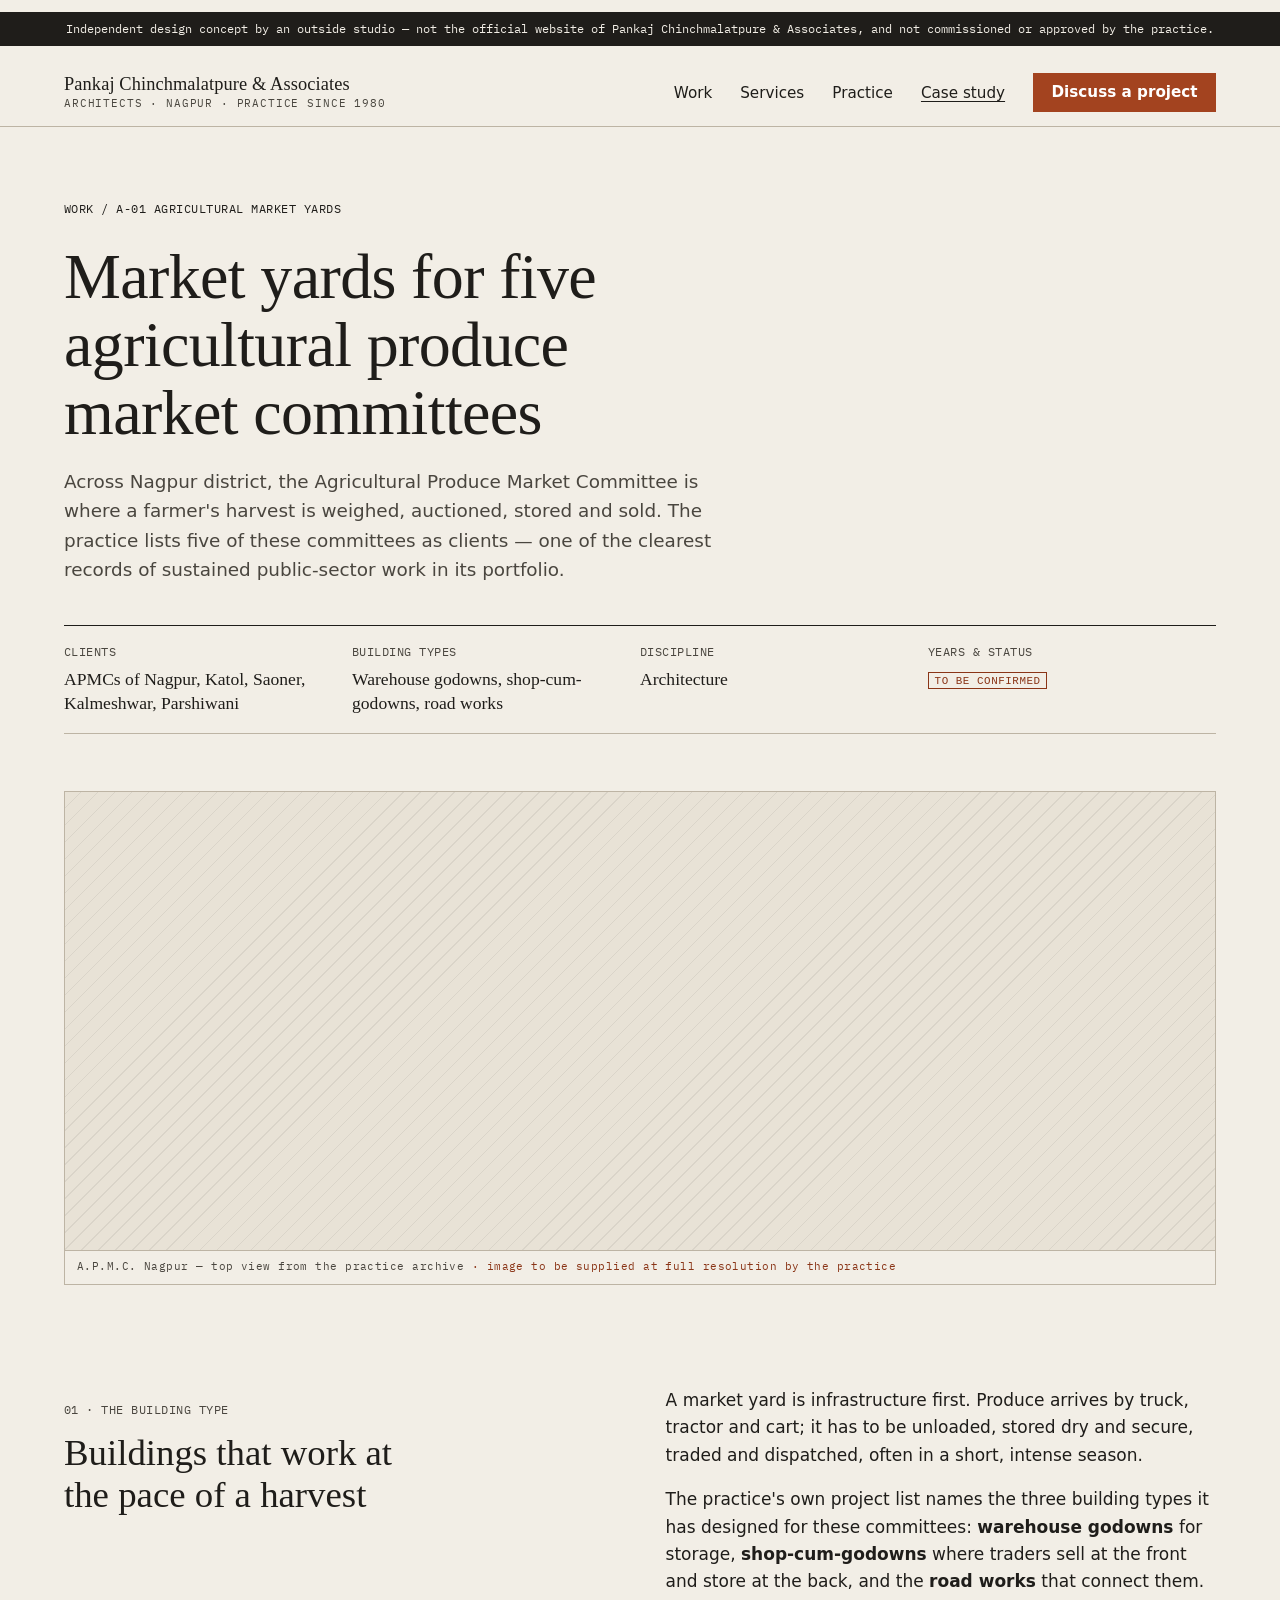
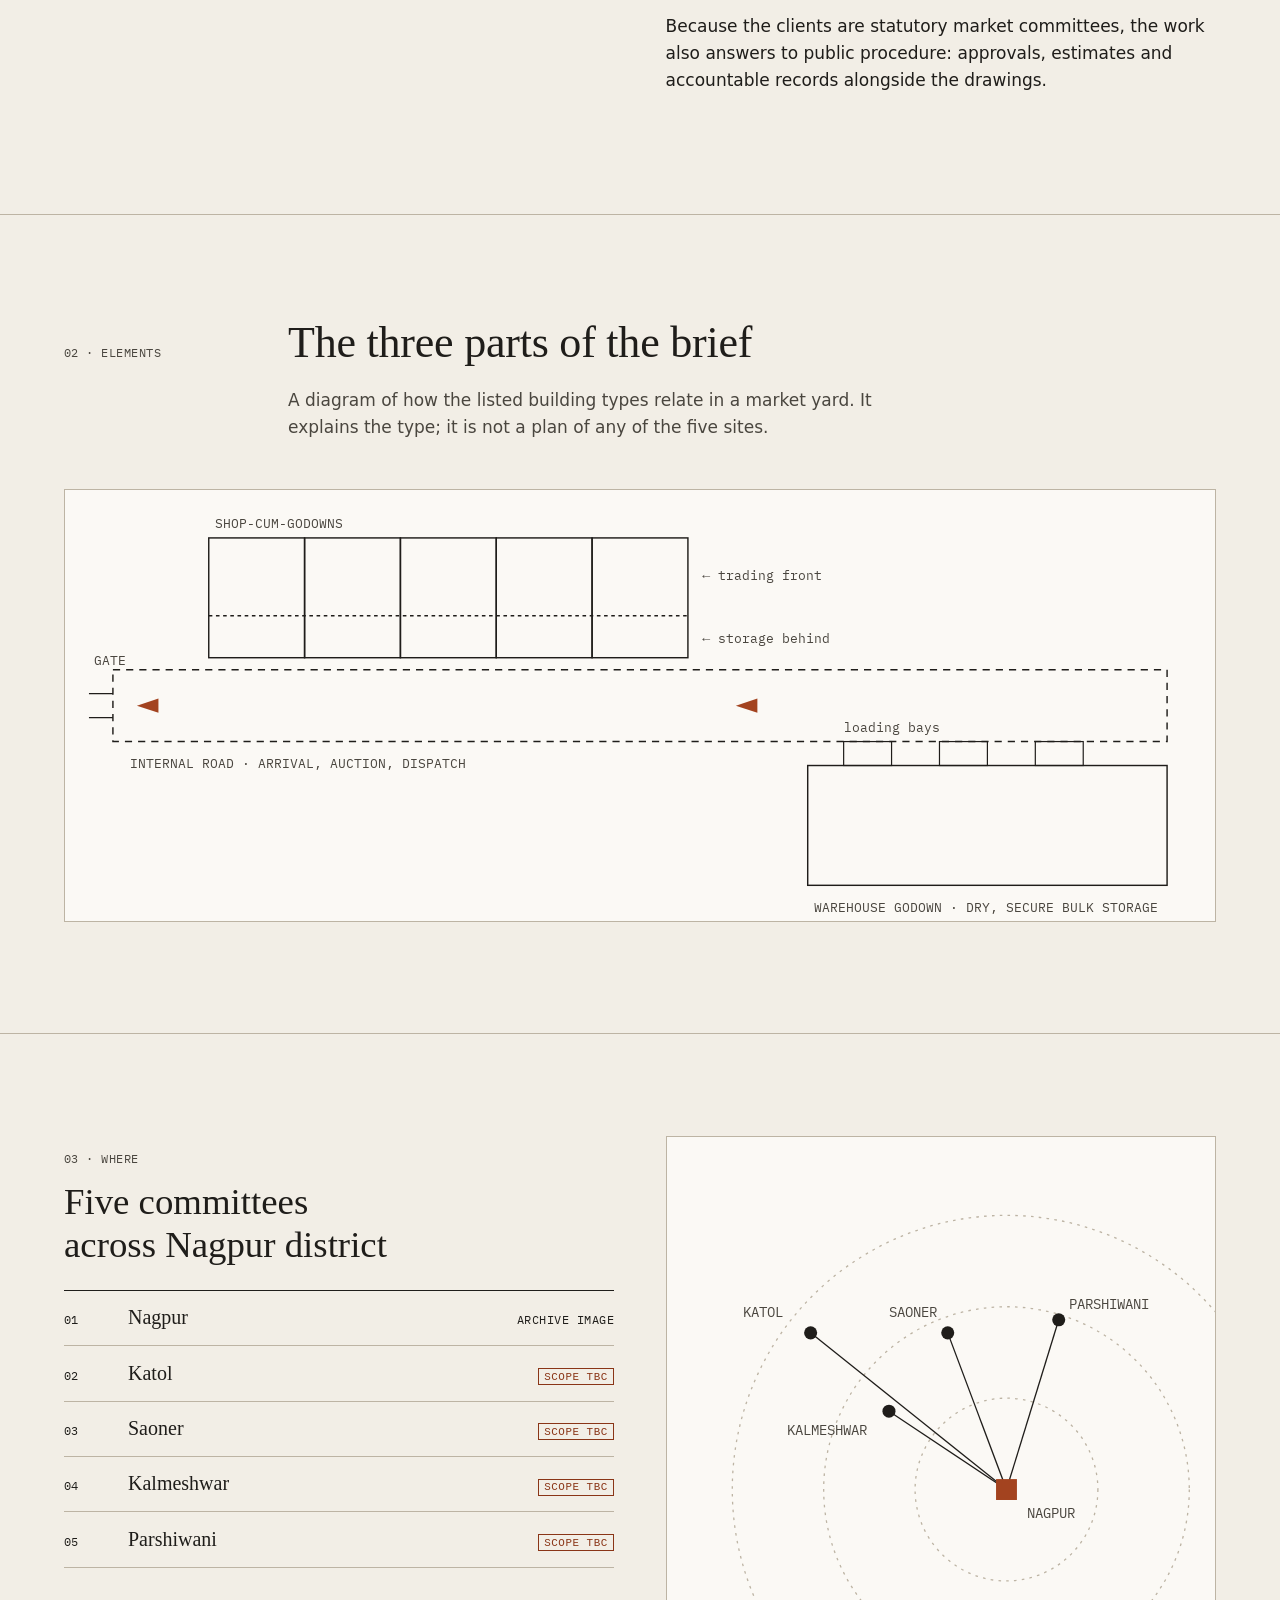
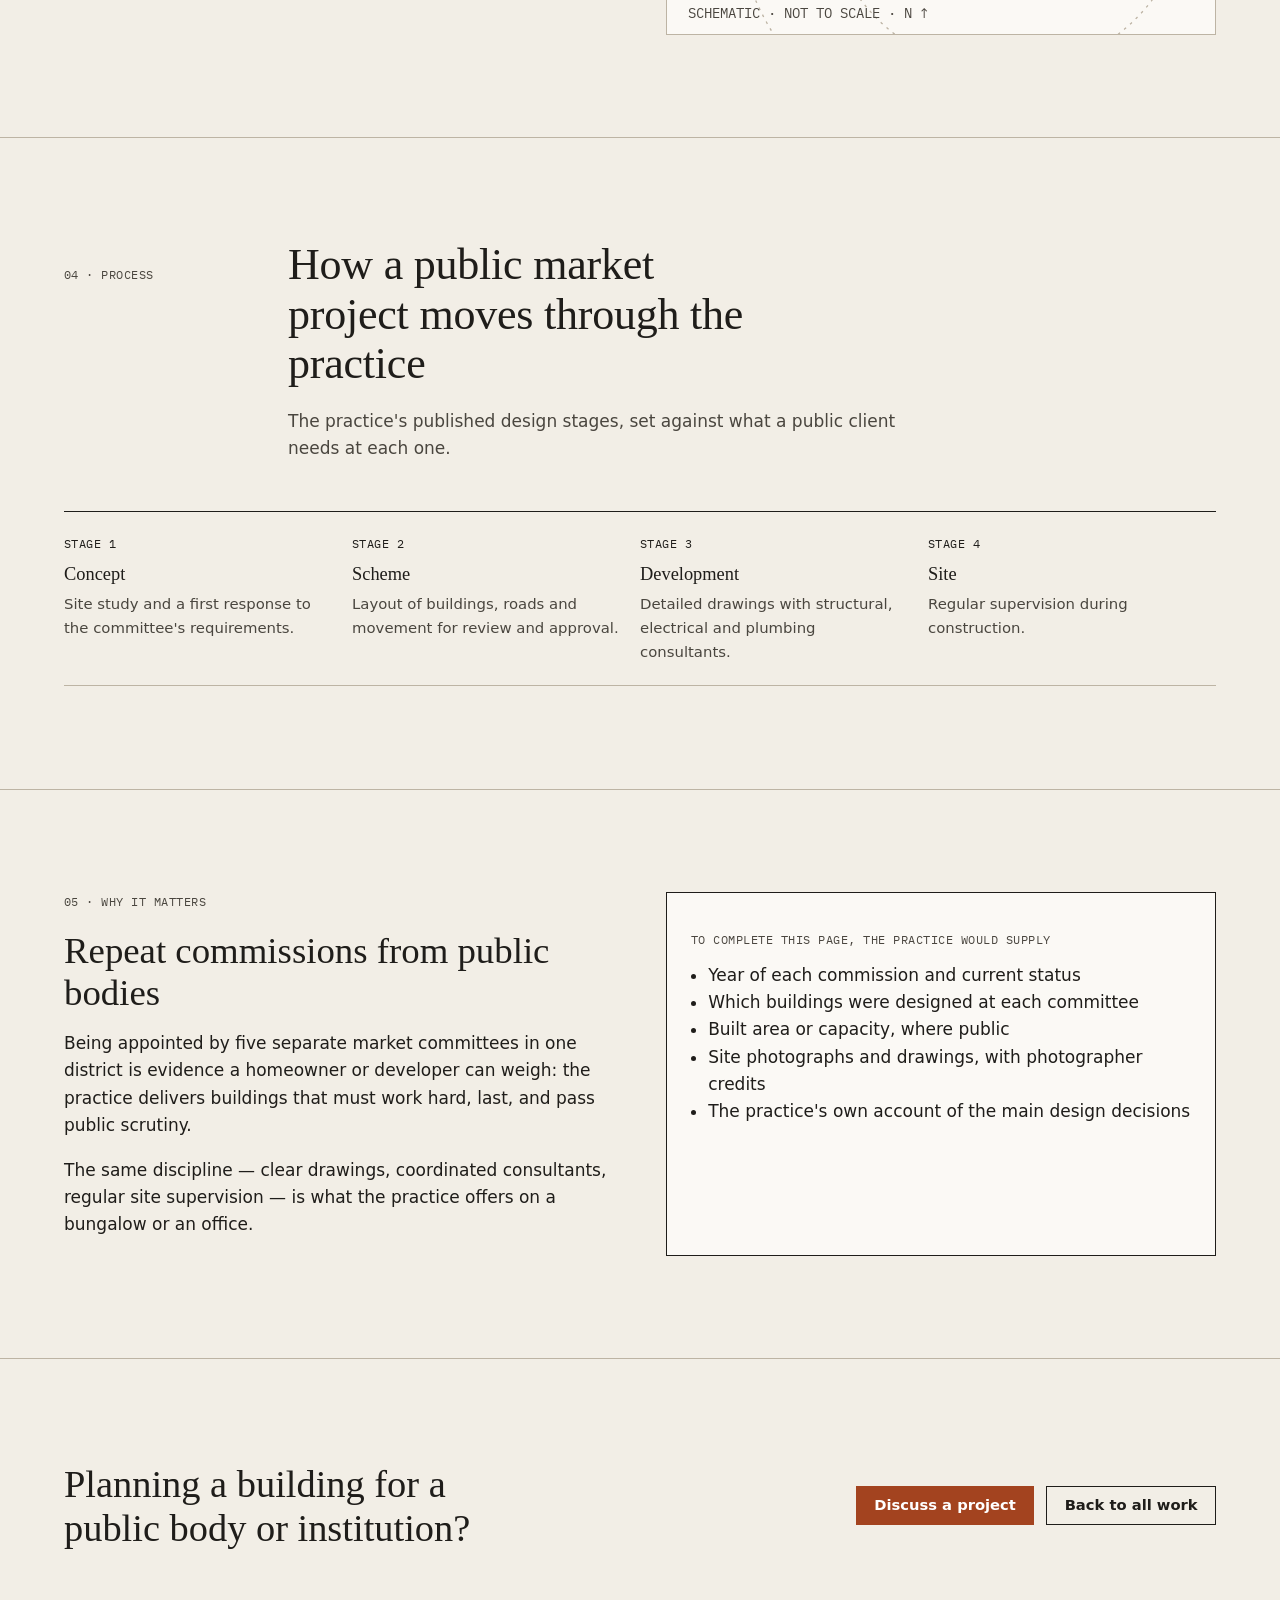
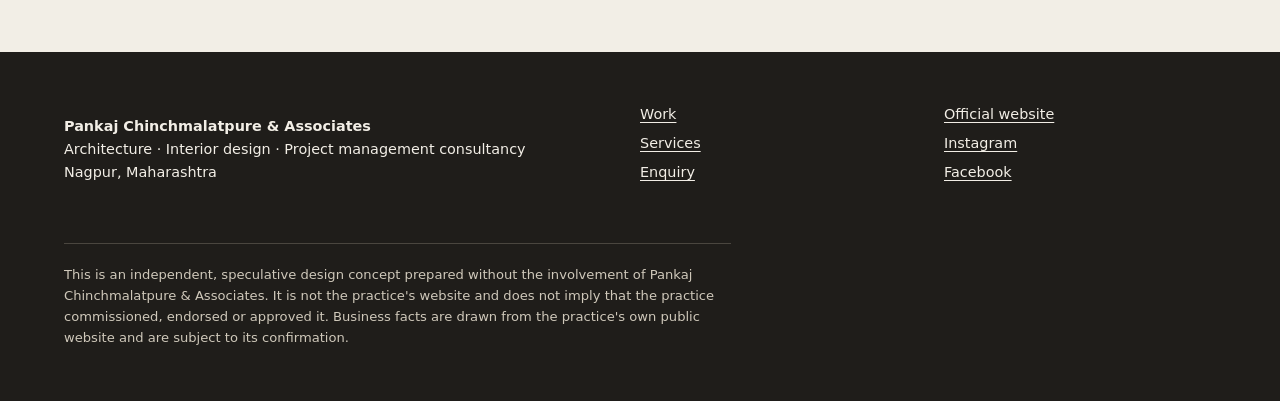
==== case-study-apmc.html @ 60af1904 "Independent redesign concept: homepage and APMC case study Co-Authored-By: Claude Opus 5.5 <noreply@" ====
<!DOCTYPE html>
<html lang="en-IN">
<head>
<meta charset="utf-8">
<meta name="viewport" content="width=device-width, initial-scale=1">
<title>Agricultural market yards for five APMCs — case study (independent concept)</title>
<meta name="description" content="Case study concept: the practice's work for the Agricultural Produce Market Committees of Nagpur, Katol, Saoner, Kalmeshwar and Parshiwani. Independent, unofficial concept.">
<meta name="robots" content="noindex, nofollow">
<meta property="og:title" content="Agricultural market yards — case study concept (unofficial)">
<meta property="og:type" content="article">
<meta name="theme-color" content="#F2EEE6">
<link rel="icon" href="assets/favicon.svg" type="image/svg+xml">
<link rel="preload" href="fonts/newsreader-latin-400-normal.woff2" as="font" type="font/woff2" crossorigin>
<link rel="stylesheet" href="css/site.css">
</head>
<body>
<a class="skip" href="#main">Skip to content</a>
<p class="concept-bar">Independent design concept by an outside studio — not the official website of Pankaj Chinchmalatpure &amp; Associates, and not commissioned or approved by the practice.</p>

<header class="site-head">
  <div class="wrap">
    <a class="mark" href="index.html" aria-label="Pankaj Chinchmalatpure &amp; Associates, home">
      <b>Pankaj Chinchmalatpure &amp; Associates</b>
      <span>Architects · Nagpur · Practice since 1980</span>
    </a>
    <button class="menu-toggle" aria-expanded="false" aria-controls="site-nav">Menu</button>
    <nav id="site-nav" class="nav" aria-label="Primary">
      <ul>
        <li><a href="index.html#work">Work</a></li>
        <li><a href="index.html#services">Services</a></li>
        <li><a href="index.html#practice">Practice</a></li>
        <li><a href="case-study-apmc.html" aria-current="page">Case study</a></li>
        <li><a class="btn" href="index.html#enquire">Discuss a project</a></li>
      </ul>
    </nav>
  </div>
</header>

<main id="main">
  <article>
    <header class="cs-head">
      <div class="wrap">
        <nav class="crumbs mono" aria-label="Breadcrumb"><a href="index.html#work">Work</a> / A-01 Agricultural market yards</nav>
        <h1>Market yards for five agricultural produce market committees</h1>
        <p class="lede">Across Nagpur district, the Agricultural Produce Market Committee is where a farmer's harvest is weighed, auctioned, stored and sold. The practice lists five of these committees as clients — one of the clearest records of sustained public-sector work in its portfolio.</p>
        <dl class="facts">
          <div><dt class="mono">Clients</dt><dd>APMCs of Nagpur, Katol, Saoner, Kalmeshwar, Parshiwani</dd></div>
          <div><dt class="mono">Building types</dt><dd>Warehouse godowns, shop-cum-godowns, road works</dd></div>
          <div><dt class="mono">Discipline</dt><dd>Architecture</dd></div>
          <div><dt class="mono">Years &amp; status</dt><dd><span class="tbc">To be confirmed</span></dd></div>
        </dl>
      </div>
    </header>

    <div class="wrap">
      <figure class="plate" style="--ratio:21/9">
        <img src="assets/projects/apmc-nagpur-top.jpg" alt="Aerial view of the A.P.M.C. Nagpur market yard, from the practice archive" width="2100" height="900" fetchpriority="high" decoding="async">
        <figcaption class="cap">A.P.M.C. Nagpur — top view from the practice archive <span class="pending">· image to be supplied at full resolution by the practice</span></figcaption>
      </figure>
    </div>

    <section class="sheet" aria-labelledby="h-brief" style="border-top:0">
      <div class="wrap two-col">
        <div>
          <p class="mono sheet-no">01 · The building type</p>
          <h2 id="h-brief" style="font:400 clamp(1.7rem,3vw,2.3rem)/1.15 var(--serif);margin:.5rem 0 0;max-width:18ch">Buildings that work at the pace of a harvest</h2>
        </div>
        <div class="prose">
          <p>A market yard is infrastructure first. Produce arrives by truck, tractor and cart; it has to be unloaded, stored dry and secure, traded and dispatched, often in a short, intense season.</p>
          <p>The practice's own project list names the three building types it has designed for these committees: <strong>warehouse godowns</strong> for storage, <strong>shop-cum-godowns</strong> where traders sell at the front and store at the back, and the <strong>road works</strong> that connect them.</p>
          <p>Because the clients are statutory market committees, the work also answers to public procedure: approvals, estimates and accountable records alongside the drawings.</p>
        </div>
      </div>
    </section>

    <section class="sheet" aria-labelledby="h-elements">
      <div class="wrap">
        <div class="sheet-head">
          <p class="mono sheet-no">02 · Elements</p>
          <h2 id="h-elements">The three parts of the brief</h2>
          <p>A diagram of how the listed building types relate in a market yard. It explains the type; it is not a plan of any of the five sites.</p>
        </div>
        <svg class="diagram" viewBox="0 0 960 360" role="img" aria-labelledby="dg-t dg-d">
          <title id="dg-t">Diagram of a market yard's parts</title>
          <desc id="dg-d">An internal road runs from the gate past a row of shop-cum-godowns, each with a trading front and storage behind, to a large warehouse godown with loading bays.</desc>
          <g fill="none" stroke="#1F1D1A" stroke-width="1.2">
            <rect x="40" y="150" width="880" height="60" stroke-dasharray="6 5"/>
            <g>
              <rect x="120" y="40" width="80" height="100"/><rect x="200" y="40" width="80" height="100"/><rect x="280" y="40" width="80" height="100"/><rect x="360" y="40" width="80" height="100"/><rect x="440" y="40" width="80" height="100"/>
              <line x1="120" y1="105" x2="520" y2="105" stroke-dasharray="3 3"/>
            </g>
            <rect x="620" y="230" width="300" height="100"/>
            <g stroke-width="1"><rect x="650" y="210" width="40" height="20"/><rect x="730" y="210" width="40" height="20"/><rect x="810" y="210" width="40" height="20"/></g>
            <path d="M40 170 L20 170 M40 190 L20 190"/>
          </g>
          <g fill="#A3431F"><path d="M60 180 l18 -6 v12 z"/><path d="M560 180 l18 -6 v12 z"/></g>
          <text x="125" y="32">SHOP-CUM-GODOWNS</text>
          <text x="532" y="75">← trading front</text>
          <text x="532" y="128">← storage behind</text>
          <text x="54" y="232">INTERNAL ROAD · ARRIVAL, AUCTION, DISPATCH</text>
          <text x="625" y="352">WAREHOUSE GODOWN · DRY, SECURE BULK STORAGE</text>
          <text x="650" y="202">loading bays</text>
          <text x="24" y="146">GATE</text>
        </svg>
      </div>
    </section>

    <section class="sheet" aria-labelledby="h-sites">
      <div class="wrap two-col">
        <div>
          <p class="mono sheet-no">03 · Where</p>
          <h2 id="h-sites" style="font:400 clamp(1.7rem,3vw,2.3rem)/1.15 var(--serif);margin:.5rem 0 1.5rem;max-width:18ch">Five committees across Nagpur district</h2>
          <ol class="sites">
            <li><span class="mono">01</span><b>Nagpur</b><span class="mono">Archive image</span></li>
            <li><span class="mono">02</span><b>Katol</b><span class="tbc">Scope TBC</span></li>
            <li><span class="mono">03</span><b>Saoner</b><span class="tbc">Scope TBC</span></li>
            <li><span class="mono">04</span><b>Kalmeshwar</b><span class="tbc">Scope TBC</span></li>
            <li><span class="mono">05</span><b>Parshiwani</b><span class="tbc">Scope TBC</span></li>
          </ol>
        </div>
        <svg class="diagram" viewBox="0 0 420 380" role="img" aria-labelledby="mp-t mp-d">
          <title id="mp-t">Schematic of the five towns relative to Nagpur</title>
          <desc id="mp-d">Katol lies to the north-west of Nagpur, Kalmeshwar to the west-north-west, Saoner to the north-north-west and Parshiwani to the north-north-east. Schematic, not to scale.</desc>
          <g stroke="#BDB4A4" stroke-width="1" stroke-dasharray="2 4" fill="none">
            <circle cx="260" cy="270" r="70"/><circle cx="260" cy="270" r="140"/><circle cx="260" cy="270" r="210"/>
          </g>
          <g stroke="#1F1D1A" stroke-width="1">
            <line x1="260" y1="270" x2="110" y2="150"/><line x1="260" y1="270" x2="170" y2="210"/><line x1="260" y1="270" x2="215" y2="150"/><line x1="260" y1="270" x2="300" y2="140"/>
          </g>
          <rect x="252" y="262" width="16" height="16" fill="#A3431F"/>
          <g fill="#1F1D1A"><circle cx="110" cy="150" r="5"/><circle cx="170" cy="210" r="5"/><circle cx="215" cy="150" r="5"/><circle cx="300" cy="140" r="5"/></g>
          <text x="276" y="292">NAGPUR</text>
          <text x="58" y="138">KATOL</text><text x="92" y="228">KALMESHWAR</text><text x="170" y="138">SAONER</text><text x="308" y="132">PARSHIWANI</text>
          <text x="16" y="368">SCHEMATIC · NOT TO SCALE · N ↑</text>
        </svg>
      </div>
    </section>

    <section class="sheet" aria-labelledby="h-role">
      <div class="wrap">
        <div class="sheet-head">
          <p class="mono sheet-no">04 · Process</p>
          <h2 id="h-role">How a public market project moves through the practice</h2>
          <p>The practice's published design stages, set against what a public client needs at each one.</p>
        </div>
        <div class="stages">
          <div><span class="mono">Stage 1</span><h3>Concept</h3><p>Site study and a first response to the committee's requirements.</p></div>
          <div><span class="mono">Stage 2</span><h3>Scheme</h3><p>Layout of buildings, roads and movement for review and approval.</p></div>
          <div><span class="mono">Stage 3</span><h3>Development</h3><p>Detailed drawings with structural, electrical and plumbing consultants.</p></div>
          <div><span class="mono">Stage 4</span><h3>Site</h3><p>Regular supervision during construction.</p></div>
        </div>
      </div>
    </section>

    <section class="sheet" aria-labelledby="h-ask">
      <div class="wrap two-col">
        <div class="prose">
          <p class="mono sheet-no">05 · Why it matters</p>
          <h2 id="h-ask" style="font:400 clamp(1.7rem,3vw,2.3rem)/1.15 var(--serif);margin:.5rem 0 1rem">Repeat commissions from public bodies</h2>
          <p>Being appointed by five separate market committees in one district is evidence a homeowner or developer can weigh: the practice delivers buildings that must work hard, last, and pass public scrutiny.</p>
          <p>The same discipline — clear drawings, coordinated consultants, regular site supervision — is what the practice offers on a bungalow or an office.</p>
        </div>
        <aside class="ask" aria-label="Material needed to complete this case study">
          <p class="mono sheet-no">To complete this page, the practice would supply</p>
          <ul>
            <li>Year of each commission and current status</li>
            <li>Which buildings were designed at each committee</li>
            <li>Built area or capacity, where public</li>
            <li>Site photographs and drawings, with photographer credits</li>
            <li>The practice's own account of the main design decisions</li>
          </ul>
        </aside>
      </div>
    </section>

    <section class="sheet" aria-label="Next step">
      <div class="wrap closing">
        <h2>Planning a building for a public body or institution?</h2>
        <div style="display:flex;gap:.75rem;flex-wrap:wrap">
          <a class="btn" href="index.html#enquire">Discuss a project</a>
          <a class="btn ghost" href="index.html#work">Back to all work</a>
        </div>
      </div>
    </section>
  </article>
</main>

<footer class="site-foot">
  <div class="wrap">
    <div>
      <p><strong>Pankaj Chinchmalatpure &amp; Associates</strong><br>Architecture · Interior design · Project management consultancy<br>Nagpur, Maharashtra</p>
    </div>
    <ul aria-label="This concept">
      <li><a href="index.html#work">Work</a></li>
      <li><a href="index.html#services">Services</a></li>
      <li><a href="index.html#enquire">Enquiry</a></li>
    </ul>
    <ul aria-label="Elsewhere">
      <li><a href="https://www.chinchmalatpurearchitects.com/" rel="noopener">Official website</a></li>
      <li><a href="https://www.instagram.com/chinchmalatpure_architects/" rel="noopener">Instagram</a></li>
      <li><a href="https://www.facebook.com/chinchmalatpurearchitect/" rel="noopener">Facebook</a></li>
    </ul>
    <p class="disclaimer">This is an independent, speculative design concept prepared without the involvement of Pankaj Chinchmalatpure &amp; Associates. It is not the practice's website and does not imply that the practice commissioned, endorsed or approved it. Business facts are drawn from the practice's own public website and are subject to its confirmation.</p>
  </div>
</footer>
<script src="js/site.js" defer></script>
</body>
</html>
---- css/site.css ----
/* Pankaj Chinchmalatpure & Associates — independent redesign concept
   Visual language: the drawing set. Paper, ink, title blocks, sheet numbers.
   One accent (laterite) used only for action and the current state. */

@font-face{font-family:"Newsreader";src:url(../fonts/newsreader-latin-400-normal.woff2) format("woff2");font-weight:400;font-display:swap}
@font-face{font-family:"Newsreader";src:url(../fonts/newsreader-latin-400-italic.woff2) format("woff2");font-weight:400;font-style:italic;font-display:swap}
@font-face{font-family:"Newsreader";src:url(../fonts/newsreader-latin-500-normal.woff2) format("woff2");font-weight:500;font-display:swap}
@font-face{font-family:"Public Sans";src:url(../fonts/public-sans-latin-400-normal.woff2) format("woff2");font-weight:400;font-display:swap}
@font-face{font-family:"Public Sans";src:url(../fonts/public-sans-latin-600-normal.woff2) format("woff2");font-weight:600;font-display:swap}
@font-face{font-family:"Plex Mono";src:url(../fonts/ibm-plex-mono-latin-400-normal.woff2) format("woff2");font-weight:400;font-display:swap}
@font-face{font-family:"Plex Mono";src:url(../fonts/ibm-plex-mono-latin-500-normal.woff2) format("woff2");font-weight:500;font-display:swap}

:root{
  --paper:#F2EEE6; --paper-2:#E8E2D6; --ink:#1F1D1A; --ink-2:#4A463F; --rule:#BDB4A4; --rule-soft:#D8D0C1;
  --laterite:#A3431F; --laterite-ink:#8A3517; --focus:#1F5F8B;
  --serif:"Newsreader",Georgia,serif; --sans:"Public Sans",system-ui,sans-serif; --mono:"Plex Mono",ui-monospace,monospace;
  --gutter:clamp(1.25rem,4vw,3rem); --max:78rem;
}
*,*::before,*::after{box-sizing:border-box}
html{-webkit-text-size-adjust:100%;scroll-padding-top:5rem}
@media (prefers-reduced-motion:no-preference){html{scroll-behavior:smooth}}
body{margin:0;background:var(--paper);color:var(--ink);font:400 1.0625rem/1.6 var(--sans);overflow-x:hidden}
img{max-width:100%;display:block}
a{color:inherit;text-underline-offset:.2em;text-decoration-thickness:1px}
a:hover{color:var(--laterite-ink)}
:focus-visible{outline:2px solid var(--focus);outline-offset:3px}
.wrap{max-width:var(--max);margin:0 auto;padding:0 var(--gutter)}
.mono{font-family:var(--mono);font-size:.78rem;letter-spacing:.04em;text-transform:uppercase}
.skip{position:absolute;left:-999px;top:0;background:var(--ink);color:var(--paper);padding:.6rem 1rem;z-index:100}
.skip:focus{left:1rem}
.visually-hidden{position:absolute;width:1px;height:1px;overflow:hidden;clip:rect(0 0 0 0);white-space:nowrap}

/* Concept notice */
.concept-bar{background:var(--ink);color:var(--paper);font:400 .78rem/1.4 var(--mono);padding:.5rem var(--gutter);text-align:center}
.concept-bar a{color:inherit}

/* Header */
.site-head{position:sticky;top:0;z-index:20;background:color-mix(in srgb,var(--paper) 94%,transparent);backdrop-filter:saturate(1.2) blur(6px);border-bottom:1px solid var(--rule)}
.site-head .wrap{display:flex;align-items:center;justify-content:space-between;gap:1.5rem;min-height:4.25rem}
.mark{display:flex;flex-direction:column;text-decoration:none;line-height:1.1}
.mark b{font:500 1.15rem/1.1 var(--serif);letter-spacing:.005em}
.mark span{font:400 .66rem/1.3 var(--mono);letter-spacing:.08em;text-transform:uppercase;color:var(--ink-2);margin-top:.2rem}
.nav ul{display:flex;gap:1.75rem;list-style:none;margin:0;padding:0;align-items:center}
.nav a{text-decoration:none;font-size:.95rem}
.nav a[aria-current="page"]{text-decoration:underline}
.btn{display:inline-flex;align-items:center;gap:.6rem;background:var(--laterite);color:#fff;border:0;padding:.75rem 1.15rem;font:600 .92rem/1 var(--sans);text-decoration:none;cursor:pointer;border-radius:0}
.btn:hover{background:var(--laterite-ink);color:#fff}
.btn.ghost{background:transparent;color:var(--ink);box-shadow:inset 0 0 0 1px var(--ink)}
.btn.ghost:hover{background:var(--ink);color:var(--paper)}
.menu-toggle{display:none;background:none;border:1px solid var(--ink);padding:.55rem .8rem;font:500 .78rem var(--mono);letter-spacing:.06em;text-transform:uppercase;color:var(--ink);cursor:pointer}
@media (max-width:900px){
  .menu-toggle{display:block}
  .nav{position:absolute;left:0;right:0;top:100%;background:var(--paper);border-bottom:1px solid var(--rule);display:none}
  .nav.open{display:block}
  .nav ul{flex-direction:column;align-items:stretch;gap:0;padding:.5rem var(--gutter) 1.25rem}
  .nav li a{display:block;padding:.85rem 0;border-bottom:1px solid var(--rule-soft);font-size:1.05rem}
  .nav li .btn{margin-top:1rem;justify-content:center;border-bottom:0}
}

/* Section scaffolding: every section is a "sheet" with a number and title */
.sheet{padding:clamp(3.5rem,8vw,6.5rem) 0;border-top:1px solid var(--rule)}
.sheet-head{display:grid;grid-template-columns:minmax(0,12rem) minmax(0,1fr);gap:1rem 2rem;margin-bottom:clamp(2rem,4vw,3rem);align-items:baseline}
.sheet-no{color:var(--ink-2)}
.sheet-head h2{font:400 clamp(1.9rem,3.6vw,2.75rem)/1.12 var(--serif);margin:0;max-width:22ch;letter-spacing:-.005em}
.sheet-head p{grid-column:2;margin:.25rem 0 0;max-width:60ch;color:var(--ink-2)}
@media (max-width:700px){.sheet-head{grid-template-columns:1fr}.sheet-head p{grid-column:1}}

/* Opening: title block */
.opening{padding:clamp(2.5rem,6vw,5rem) 0 0}
.opening h1{font:400 clamp(2.4rem,5.6vw,4.6rem)/1.04 var(--serif);letter-spacing:-.015em;margin:0 0 1.75rem;max-width:17ch}
.opening h1 em{font-style:italic;color:var(--laterite-ink)}
.opening .lede{font-size:clamp(1.05rem,1.5vw,1.2rem);max-width:52ch;color:var(--ink-2);margin:0 0 2rem}
.opening .actions{display:flex;flex-wrap:wrap;gap:.75rem;margin-bottom:clamp(2.5rem,5vw,4rem)}
.titleblock{display:grid;grid-template-columns:repeat(4,minmax(0,1fr));border:1px solid var(--ink);border-bottom:0}
.titleblock>div{padding:1rem 1.1rem 1.2rem;border-right:1px solid var(--ink);border-bottom:1px solid var(--ink)}
.titleblock>div:last-child{border-right:0}
.titleblock dt{margin-bottom:.45rem;color:var(--ink-2)}
.titleblock dd{margin:0;font:400 1.15rem/1.3 var(--serif)}
.titleblock dd small{display:block;font:400 .85rem/1.45 var(--sans);color:var(--ink-2);margin-top:.3rem}
@media (max-width:900px){.titleblock{grid-template-columns:1fr 1fr}.titleblock>div:nth-child(2n){border-right:0}}
@media (max-width:520px){.titleblock{grid-template-columns:1fr}.titleblock>div{border-right:0}}

/* Image plates — real photographs when supplied, honest drawn frame when not */
.plate{position:relative;background:var(--paper-2);overflow:hidden;aspect-ratio:var(--ratio,4/3);border:1px solid var(--rule)}
.plate img{width:100%;height:100%;object-fit:cover}
.plate.missing img{display:none}
.plate.missing{background:
  repeating-linear-gradient(135deg,transparent 0 11px,rgba(31,29,26,.07) 11px 12px),var(--paper-2)}
.plate figcaption,.plate .cap{position:absolute;left:0;bottom:0;right:0;padding:.55rem .75rem;font:400 .7rem/1.4 var(--mono);letter-spacing:.04em;background:var(--paper);border-top:1px solid var(--rule);color:var(--ink-2)}
.plate:not(.missing) .cap .pending{display:none}
.plate.missing .cap .pending{color:var(--laterite-ink)}

/* Index of work (typology explorer) */
.filters{display:flex;flex-wrap:wrap;gap:.5rem;margin-bottom:1.75rem}
.filters button{font:500 .78rem/1 var(--mono);letter-spacing:.05em;text-transform:uppercase;background:transparent;border:1px solid var(--rule);color:var(--ink);padding:.6rem .85rem;cursor:pointer}
.filters button[aria-pressed="true"]{background:var(--ink);color:var(--paper);border-color:var(--ink)}
.index{list-style:none;margin:0;padding:0;border-top:1px solid var(--ink)}
.index li{display:grid;grid-template-columns:4.5rem minmax(0,1.1fr) minmax(0,1.4fr) minmax(0,.9fr);gap:1rem 1.5rem;padding:1.15rem 0;border-bottom:1px solid var(--rule);align-items:baseline}
.index li[hidden]{display:none}
.index .code{color:var(--ink-2)}
.index h3{font:400 1.35rem/1.25 var(--serif);margin:0}
.index .clients{font-size:.95rem;color:var(--ink-2);margin:0}
.index .scope{font-size:.9rem;margin:0}
.index .scope a{font-weight:600}
@media (max-width:820px){.index li{grid-template-columns:3.2rem minmax(0,1fr)}.index .clients,.index .scope{grid-column:2}}
.index-note{margin-top:1rem;font-size:.85rem;color:var(--ink-2);max-width:70ch}

/* Feature (case study teaser) */
.feature{display:grid;grid-template-columns:minmax(0,1.25fr) minmax(0,1fr);gap:clamp(1.5rem,4vw,3.5rem);align-items:end}
.feature h3{font:400 clamp(1.7rem,3vw,2.4rem)/1.15 var(--serif);margin:.75rem 0 1rem}
.feature ul{padding-left:1.1rem;margin:0 0 1.75rem;color:var(--ink-2)}
@media (max-width:820px){.feature{grid-template-columns:1fr}}

/* Disciplines */
.disciplines{display:grid;grid-template-columns:repeat(3,minmax(0,1fr));border-top:1px solid var(--ink)}
.disc{padding:1.5rem 1.5rem 1.75rem 0;border-right:1px solid var(--rule)}
.disc+.disc{padding-left:1.5rem}
.disc:last-child{border-right:0}
.disc .letter{font:400 3.25rem/1 var(--serif);color:var(--laterite-ink);display:block;margin-bottom:.75rem}
.disc h3{font:500 1.3rem/1.25 var(--serif);margin:0 0 .6rem}
.disc p{margin:0 0 1rem;color:var(--ink-2)}
.disc dl{margin:0;font-size:.92rem}
.disc dt{margin-top:.85rem;color:var(--ink-2)}
.disc dd{margin:.25rem 0 0}
@media (max-width:900px){.disciplines{grid-template-columns:1fr}.disc,.disc+.disc{padding:1.5rem 0;border-right:0;border-bottom:1px solid var(--rule)}}
.consultants{margin-top:2rem;padding:1.1rem 1.25rem;border:1px dashed var(--rule);font-size:.95rem}

/* Lineage timeline */
.lineage{display:grid;grid-template-columns:minmax(0,1fr) minmax(0,1fr);gap:clamp(2rem,5vw,4rem)}
.person h3{font:400 1.7rem/1.2 var(--serif);margin:.4rem 0 .3rem}
.person .role{color:var(--ink-2);margin:0 0 1rem}
.timeline{list-style:none;margin:0;padding:0;border-left:1px solid var(--ink)}
.timeline li{position:relative;padding:0 0 1.1rem 1.25rem}
.timeline li::before{content:"";position:absolute;left:-4px;top:.55rem;width:7px;height:7px;background:var(--paper);border:1px solid var(--ink)}
.timeline .yr{font:500 .8rem var(--mono);display:block;color:var(--ink-2)}
@media (max-width:820px){.lineage{grid-template-columns:1fr}}

/* Enquiry */
.enquire{display:grid;grid-template-columns:minmax(0,1.35fr) minmax(0,.9fr);gap:clamp(2rem,5vw,4rem)}
@media (max-width:900px){.enquire{grid-template-columns:1fr}}
fieldset{border:0;padding:0;margin:0 0 1.5rem}
legend{font:500 .78rem var(--mono);letter-spacing:.05em;text-transform:uppercase;margin-bottom:.75rem;padding:0}
.paths{display:grid;grid-template-columns:repeat(auto-fill,minmax(13rem,1fr));gap:.5rem}
.paths label{display:flex;gap:.65rem;align-items:flex-start;border:1px solid var(--rule);padding:.8rem .9rem;cursor:pointer;font-size:.95rem;line-height:1.35;background:var(--paper)}
.paths input{margin-top:.2rem;accent-color:var(--laterite)}
.paths label:has(input:checked){border-color:var(--ink);box-shadow:inset 0 0 0 1px var(--ink)}
.paths small{display:block;color:var(--ink-2);font-size:.82rem;margin-top:.15rem}
.field{margin-bottom:1.1rem}
.field label{display:block;font-weight:600;font-size:.92rem;margin-bottom:.35rem}
.field .hint{font-weight:400;color:var(--ink-2)}
.field input,.field select,.field textarea{width:100%;font:inherit;font-size:1rem;color:var(--ink);background:#FBF9F5;border:1px solid var(--ink-2);padding:.7rem .8rem;border-radius:0}
.field textarea{min-height:7.5rem;resize:vertical}
.field [aria-invalid="true"]{border-color:var(--laterite);box-shadow:inset 0 0 0 1px var(--laterite)}
.error{color:var(--laterite-ink);font-size:.86rem;margin:.35rem 0 0;min-height:0}
.row2{display:grid;grid-template-columns:1fr 1fr;gap:0 1rem}
@media (max-width:560px){.row2{grid-template-columns:1fr}}
.form-note{font-size:.85rem;color:var(--ink-2);margin:1rem 0 0}
.confirm{border:1px solid var(--ink);padding:1.5rem;background:#FBF9F5}
.confirm h3{font:400 1.6rem/1.2 var(--serif);margin:.4rem 0 .75rem}
.direct{border-top:1px solid var(--ink);padding-top:1.25rem}
.direct h3{font:500 1.25rem var(--serif);margin:0 0 1rem}
.direct dl{margin:0}
.direct dt{margin-top:1rem;color:var(--ink-2)}
.direct dd{margin:.3rem 0 0;font-size:1.05rem}
.next{counter-reset:n;list-style:none;padding:0;margin:1.5rem 0 0}
.next li{counter-increment:n;padding:.6rem 0 .6rem 2.2rem;position:relative;border-top:1px solid var(--rule-soft);font-size:.95rem}
.next li::before{content:counter(n,decimal-leading-zero);position:absolute;left:0;font:500 .78rem var(--mono);top:.8rem;color:var(--ink-2)}

/* Footer */
.site-foot{background:var(--ink);color:var(--paper);padding:3rem 0 2.5rem;font-size:.9rem}
.site-foot .wrap{display:grid;grid-template-columns:2fr 1fr 1fr;gap:2rem}
.site-foot a{color:var(--paper)}
.site-foot ul{list-style:none;margin:0;padding:0;line-height:2}
.site-foot .disclaimer{grid-column:1/-1;border-top:1px solid #4A463F;padding-top:1.25rem;color:#CFC8BA;font-size:.82rem;max-width:80ch}
@media (max-width:700px){.site-foot .wrap{grid-template-columns:1fr}}

/* Case study */
.cs-head{padding:clamp(2.5rem,6vw,4.5rem) 0 2.5rem}
.crumbs{margin-bottom:1.5rem}
.crumbs a{text-decoration:none}
.cs-head h1{font:400 clamp(2.2rem,5vw,4rem)/1.06 var(--serif);margin:0 0 1.25rem;max-width:20ch;letter-spacing:-.01em}
.cs-head .lede{font-size:1.15rem;color:var(--ink-2);max-width:58ch;margin:0}
.facts{display:grid;grid-template-columns:repeat(4,minmax(0,1fr));border-top:1px solid var(--ink);margin-top:2.5rem}
.facts>div{padding:1rem 1rem 1.1rem 0;border-bottom:1px solid var(--rule)}
.facts dt{color:var(--ink-2);margin-bottom:.4rem}
.facts dd{margin:0;font:400 1.1rem/1.35 var(--serif)}
.tbc{font:500 .68rem var(--mono);letter-spacing:.05em;text-transform:uppercase;color:var(--laterite-ink);border:1px solid currentColor;padding:.1rem .35rem;white-space:nowrap;vertical-align:.15em}
@media (max-width:820px){.facts{grid-template-columns:1fr 1fr}}
.prose{max-width:64ch}
.prose p{margin:0 0 1.1rem}
.prose h3{font:500 1.35rem/1.3 var(--serif);margin:2rem 0 .6rem}
.two-col{display:grid;grid-template-columns:minmax(0,1fr) minmax(0,1fr);gap:clamp(1.5rem,4vw,3.5rem)}
@media (max-width:820px){.two-col{grid-template-columns:1fr}}
.sites{list-style:none;margin:0;padding:0;border-top:1px solid var(--ink)}
.sites li{display:grid;grid-template-columns:3rem 1fr auto;gap:1rem;padding:.95rem 0;border-bottom:1px solid var(--rule);align-items:baseline}
.sites b{font:400 1.25rem var(--serif)}
.diagram{width:100%;height:auto;border:1px solid var(--rule);background:#FBF9F5}
.diagram text{font-family:var(--mono);font-size:11px;fill:var(--ink-2)}
.stages{display:grid;grid-template-columns:repeat(4,minmax(0,1fr));gap:0;border-top:1px solid var(--ink)}
.stages>div{padding:1.1rem 1.1rem 1.3rem 0;border-bottom:1px solid var(--rule)}
.stages h3{font:500 1.15rem/1.3 var(--serif);margin:.4rem 0 .4rem}
.stages p{margin:0;font-size:.93rem;color:var(--ink-2)}
@media (max-width:900px){.stages{grid-template-columns:1fr 1fr}}
@media (max-width:520px){.stages{grid-template-columns:1fr}}
.ask{border:1px solid var(--ink);padding:1.5rem;background:#FBF9F5}
.ask ul{margin:.75rem 0 0;padding-left:1.1rem}
.closing{display:flex;flex-wrap:wrap;gap:1.5rem;align-items:center;justify-content:space-between}
.closing h2{font:400 clamp(1.7rem,3.2vw,2.4rem)/1.15 var(--serif);margin:0;max-width:24ch}
.sheet-head>.sheet-no{grid-column:1;grid-row:1 / span 2;margin:.6rem 0 0}
.sheet-head h2{grid-column:2}
@media (max-width:700px){.sheet-head>.sheet-no,.sheet-head h2{grid-column:1;grid-row:auto}}
figure.plate{margin:0}
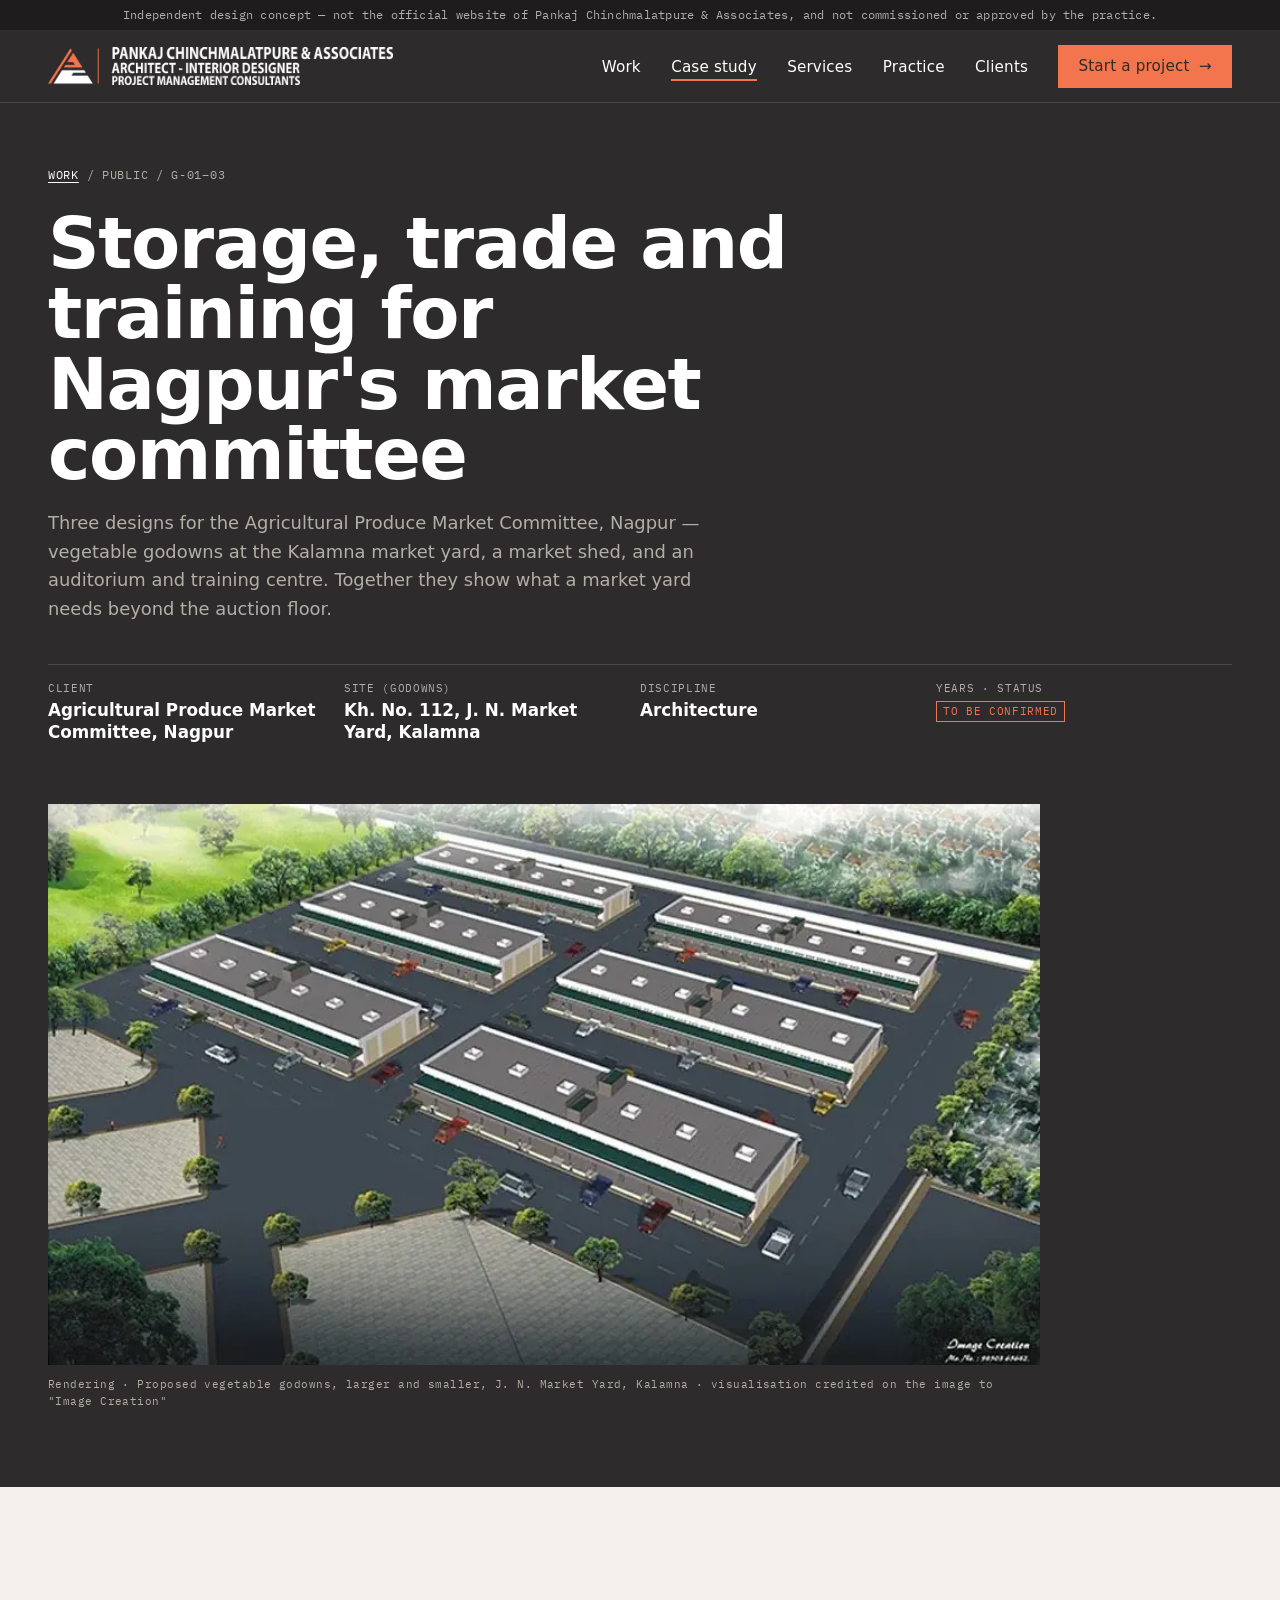
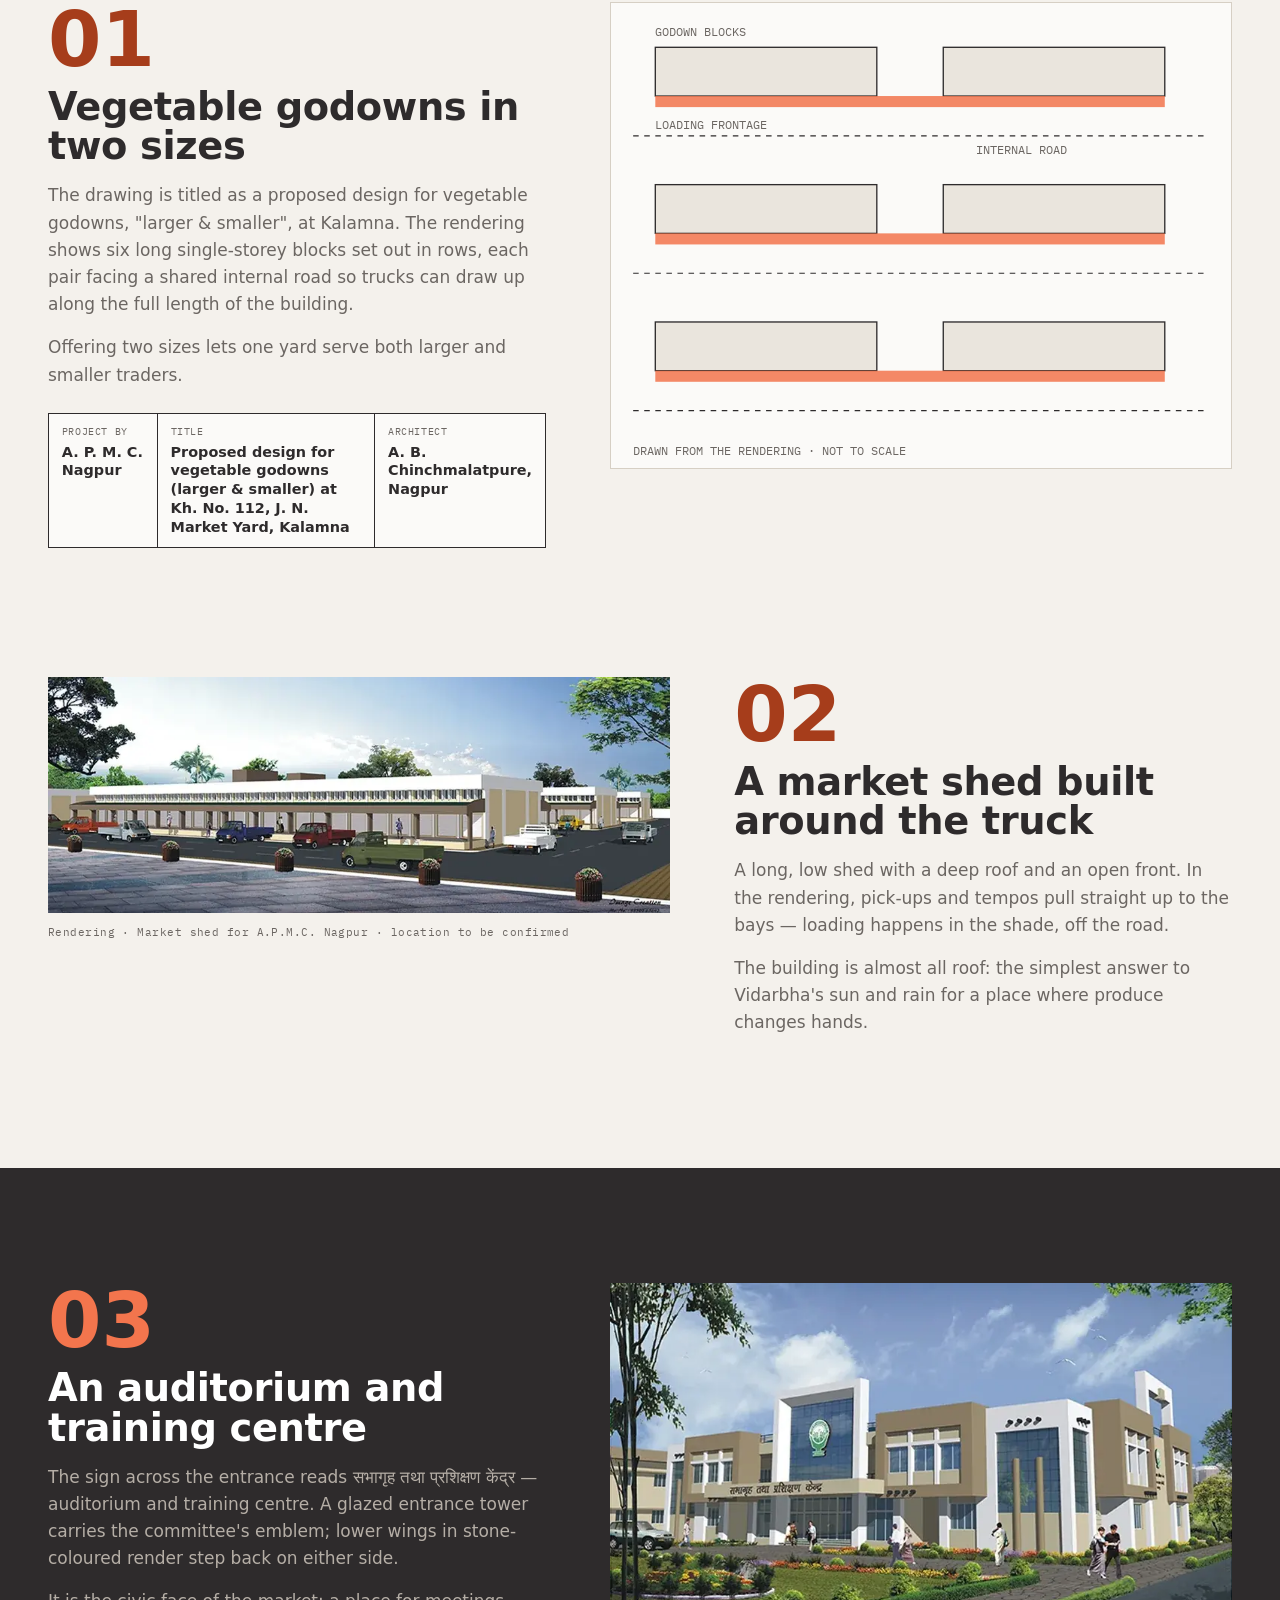
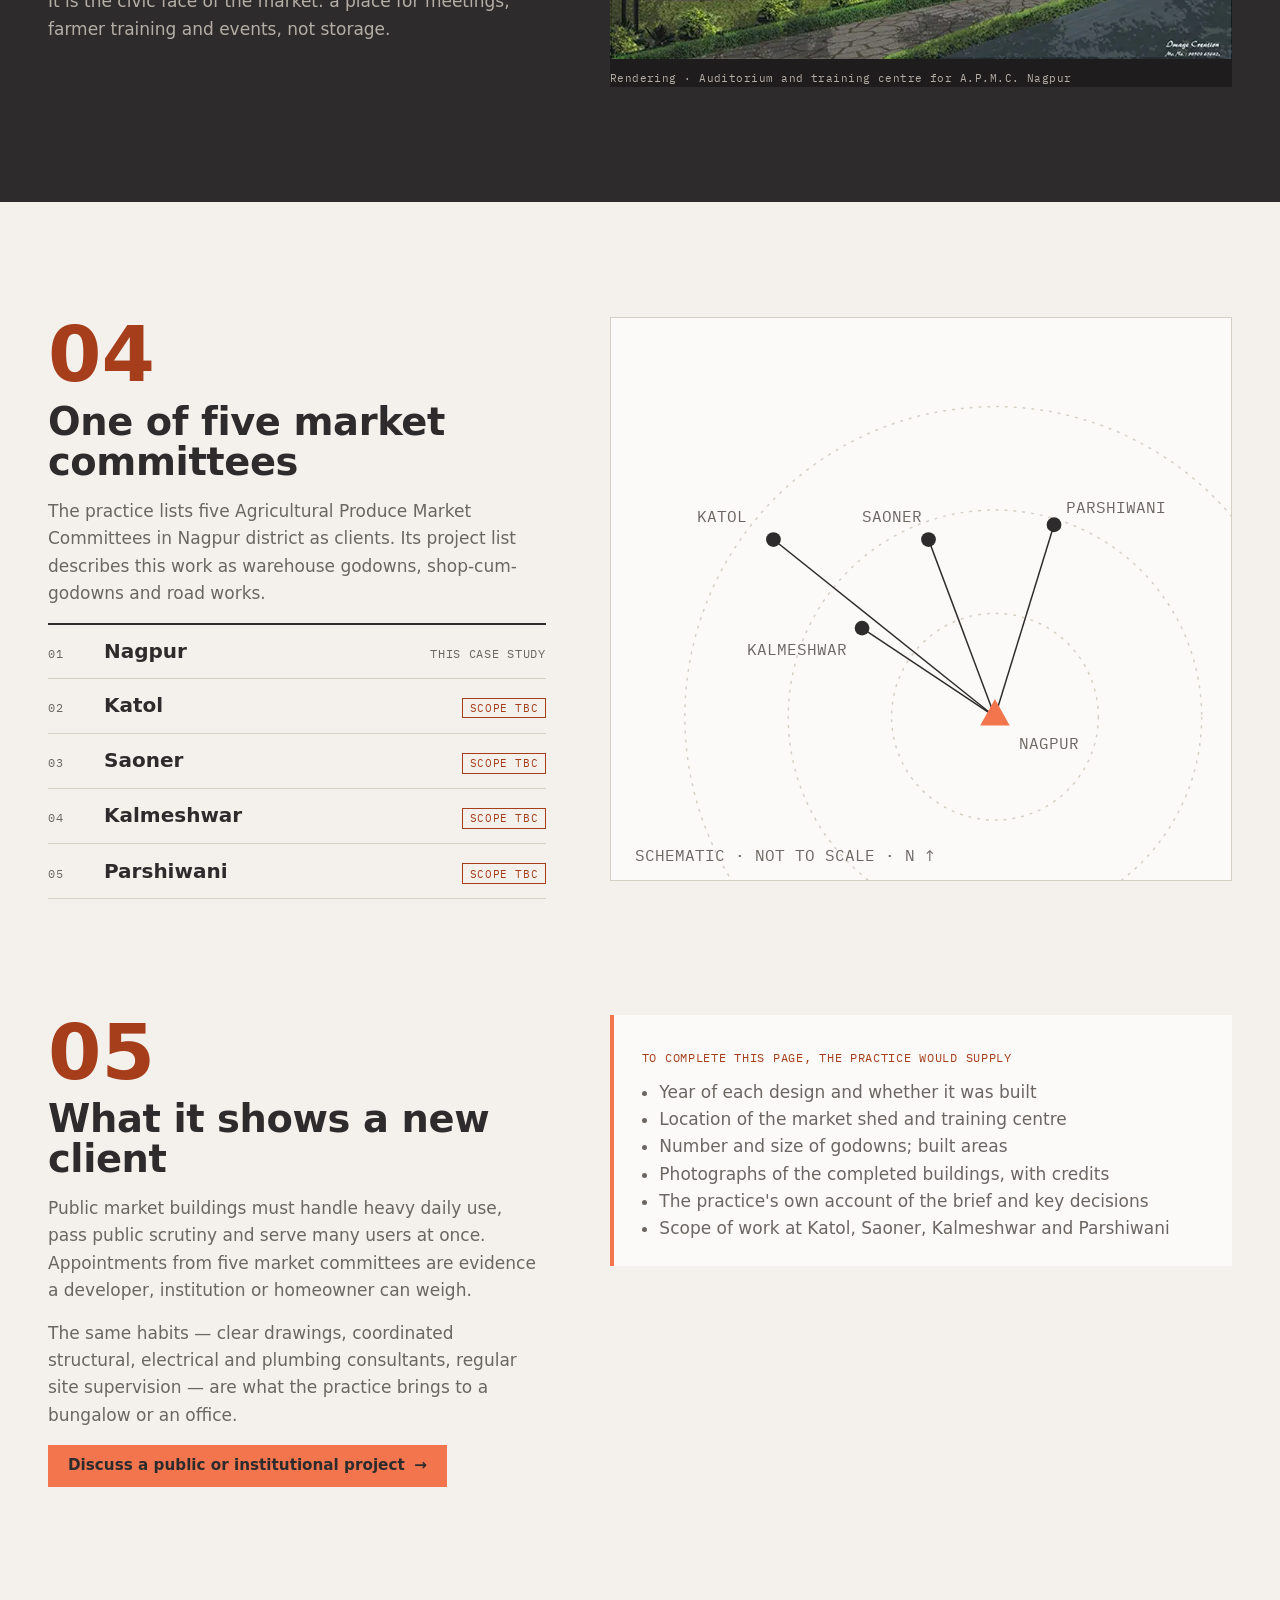
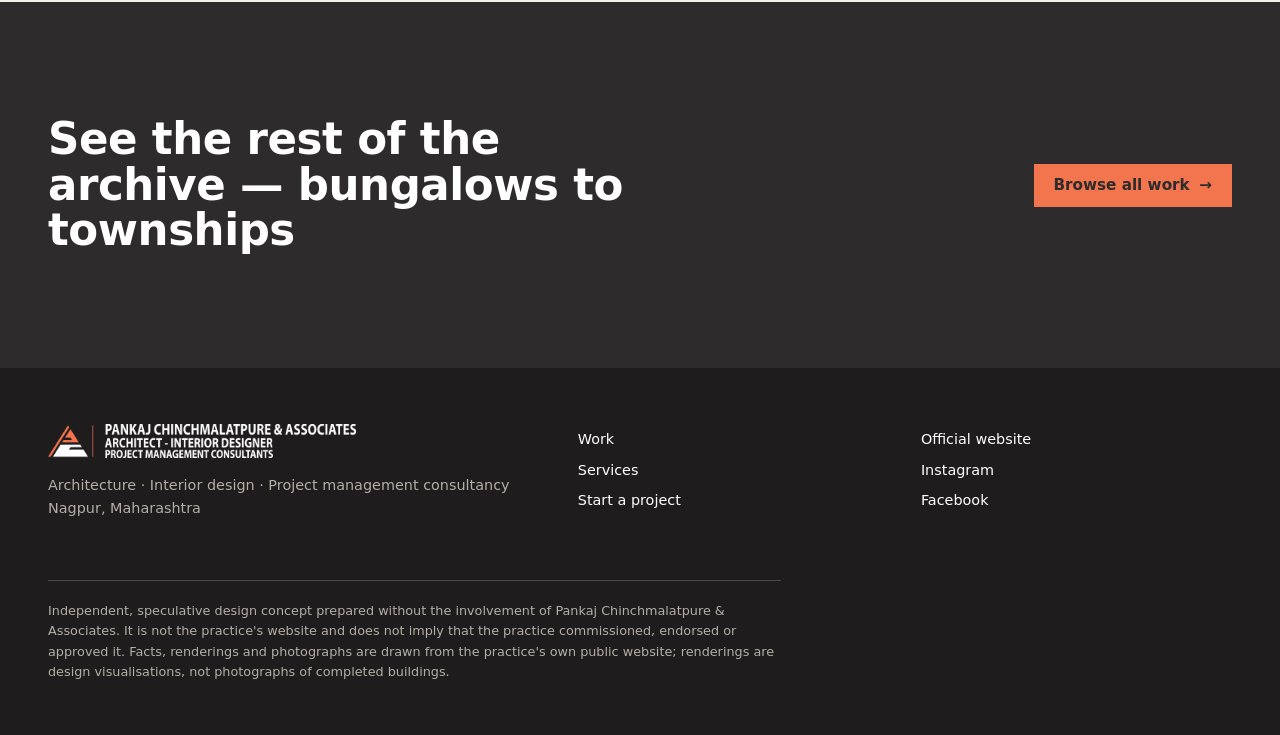
==== commit 4e51d89c: "v2: archive-led redesign with the practice's own imagery and brand colours Co-Authored-By: Claude Op" ====
--- a/case-study-apmc.html
+++ b/case-study-apmc.html
@@ -3,34 +3,36 @@
 <head>
 <meta charset="utf-8">
 <meta name="viewport" content="width=device-width, initial-scale=1">
-<title>Agricultural market yards for five APMCs — case study (independent concept)</title>
-<meta name="description" content="Case study concept: the practice's work for the Agricultural Produce Market Committees of Nagpur, Katol, Saoner, Kalmeshwar and Parshiwani. Independent, unofficial concept.">
+<title>A.P.M.C. Nagpur — case study · Pankaj Chinchmalatpure &amp; Associates (independent concept)</title>
+<meta name="description" content="Case study concept: vegetable godowns at Kalamna market yard, a market shed and an auditorium and training centre for the Agricultural Produce Market Committee, Nagpur. Independent, unofficial concept.">
 <meta name="robots" content="noindex, nofollow">
-<meta property="og:title" content="Agricultural market yards — case study concept (unofficial)">
+<meta property="og:title" content="A.P.M.C. Nagpur — case study concept (unofficial)">
 <meta property="og:type" content="article">
-<meta name="theme-color" content="#F2EEE6">
+<meta property="og:image" content="assets/img/apmc-godowns.webp">
+<meta name="theme-color" content="#2E2B2C">
 <link rel="icon" href="assets/favicon.svg" type="image/svg+xml">
-<link rel="preload" href="fonts/newsreader-latin-400-normal.woff2" as="font" type="font/woff2" crossorigin>
+<link rel="preload" href="fonts/archivo-latin-wdth-normal.woff2" as="font" type="font/woff2" crossorigin>
 <link rel="stylesheet" href="css/site.css">
+<script>document.documentElement.classList.add("js")</script>
 </head>
 <body>
 <a class="skip" href="#main">Skip to content</a>
-<p class="concept-bar">Independent design concept by an outside studio — not the official website of Pankaj Chinchmalatpure &amp; Associates, and not commissioned or approved by the practice.</p>
-
-<header class="site-head">
+<aside class="concept-bar" aria-label="Concept notice"><p style="margin:0">Independent design concept — not the official website of Pankaj Chinchmalatpure &amp; Associates, and not commissioned or approved by the practice.</p></aside>
+
+<header class="site-head dark">
   <div class="wrap">
-    <a class="mark" href="index.html" aria-label="Pankaj Chinchmalatpure &amp; Associates, home">
-      <b>Pankaj Chinchmalatpure &amp; Associates</b>
-      <span>Architects · Nagpur · Practice since 1980</span>
+    <a class="brand" href="index.html" aria-label="Pankaj Chinchmalatpure &amp; Associates — home">
+      <img class="on-dark" src="assets/img/logo-a.png" alt="Pankaj Chinchmalatpure &amp; Associates" width="816" height="90">
     </a>
     <button class="menu-toggle" aria-expanded="false" aria-controls="site-nav">Menu</button>
     <nav id="site-nav" class="nav" aria-label="Primary">
       <ul>
-        <li><a href="index.html#work">Work</a></li>
+        <li><a href="index.html#archive">Work</a></li>
+        <li><a href="case-study-apmc.html" aria-current="page">Case study</a></li>
         <li><a href="index.html#services">Services</a></li>
         <li><a href="index.html#practice">Practice</a></li>
-        <li><a href="case-study-apmc.html" aria-current="page">Case study</a></li>
-        <li><a class="btn" href="index.html#enquire">Discuss a project</a></li>
+        <li><a href="index.html#clients">Clients</a></li>
+        <li><a class="btn" href="index.html#enquire">Start a project <span class="arr" aria-hidden="true">→</span></a></li>
       </ul>
     </nav>
   </div>
@@ -38,80 +40,95 @@
 
 <main id="main">
   <article>
-    <header class="cs-head">
+    <header class="cs-hero dark-zone">
       <div class="wrap">
-        <nav class="crumbs mono" aria-label="Breadcrumb"><a href="index.html#work">Work</a> / A-01 Agricultural market yards</nav>
-        <h1>Market yards for five agricultural produce market committees</h1>
-        <p class="lede">Across Nagpur district, the Agricultural Produce Market Committee is where a farmer's harvest is weighed, auctioned, stored and sold. The practice lists five of these committees as clients — one of the clearest records of sustained public-sector work in its portfolio.</p>
-        <dl class="facts">
-          <div><dt class="mono">Clients</dt><dd>APMCs of Nagpur, Katol, Saoner, Kalmeshwar, Parshiwani</dd></div>
-          <div><dt class="mono">Building types</dt><dd>Warehouse godowns, shop-cum-godowns, road works</dd></div>
-          <div><dt class="mono">Discipline</dt><dd>Architecture</dd></div>
-          <div><dt class="mono">Years &amp; status</dt><dd><span class="tbc">To be confirmed</span></dd></div>
+        <nav class="crumbs mono" aria-label="Breadcrumb"><a href="index.html#archive" style="text-decoration:underline">Work</a> / Public / G-01–03</nav>
+        <h1>Storage, trade and training for Nagpur's market committee</h1>
+        <p class="lede">Three designs for the Agricultural Produce Market Committee, Nagpur — vegetable godowns at the Kalamna market yard, a market shed, and an auditorium and training centre. Together they show what a market yard needs beyond the auction floor.</p>
+        <dl class="cs-facts">
+          <div><dt>Client</dt><dd>Agricultural Produce Market Committee, Nagpur</dd></div>
+          <div><dt>Site (godowns)</dt><dd>Kh. No. 112, J. N. Market Yard, Kalamna</dd></div>
+          <div><dt>Discipline</dt><dd>Architecture</dd></div>
+          <div><dt>Years · status</dt><dd><span class="tbc">To be confirmed</span></dd></div>
         </dl>
+        <figure class="cs-plate" style="padding-bottom:clamp(3rem,6vw,5rem);margin-top:2.5rem">
+          <img src="assets/img/apmc-godowns.webp" alt="Aerial rendering of six long vegetable godown blocks with green-banded walls, arranged in three rows along dark internal roads with parked trucks and trees around the edge" width="886" height="501" fetchpriority="high">
+          <figcaption>Rendering · Proposed vegetable godowns, larger and smaller, J. N. Market Yard, Kalamna · visualisation credited on the image to "Image Creation"</figcaption>
+        </figure>
       </div>
     </header>
 
-    <div class="wrap">
-      <figure class="plate" style="--ratio:21/9">
-        <img src="assets/projects/apmc-nagpur-top.jpg" alt="Aerial view of the A.P.M.C. Nagpur market yard, from the practice archive" width="2100" height="900" fetchpriority="high" decoding="async">
-        <figcaption class="cap">A.P.M.C. Nagpur — top view from the practice archive <span class="pending">· image to be supplied at full resolution by the practice</span></figcaption>
-      </figure>
-    </div>
-
-    <section class="sheet" aria-labelledby="h-brief" style="border-top:0">
-      <div class="wrap two-col">
-        <div>
-          <p class="mono sheet-no">01 · The building type</p>
-          <h2 id="h-brief" style="font:400 clamp(1.7rem,3vw,2.3rem)/1.15 var(--serif);margin:.5rem 0 0;max-width:18ch">Buildings that work at the pace of a harvest</h2>
-        </div>
-        <div class="prose">
-          <p>A market yard is infrastructure first. Produce arrives by truck, tractor and cart; it has to be unloaded, stored dry and secure, traded and dispatched, often in a short, intense season.</p>
-          <p>The practice's own project list names the three building types it has designed for these committees: <strong>warehouse godowns</strong> for storage, <strong>shop-cum-godowns</strong> where traders sell at the front and store at the back, and the <strong>road works</strong> that connect them.</p>
-          <p>Because the clients are statutory market committees, the work also answers to public procedure: approvals, estimates and accountable records alongside the drawings.</p>
-        </div>
-      </div>
-    </section>
-
-    <section class="sheet" aria-labelledby="h-elements">
-      <div class="wrap">
-        <div class="sheet-head">
-          <p class="mono sheet-no">02 · Elements</p>
-          <h2 id="h-elements">The three parts of the brief</h2>
-          <p>A diagram of how the listed building types relate in a market yard. It explains the type; it is not a plan of any of the five sites.</p>
-        </div>
-        <svg class="diagram" viewBox="0 0 960 360" role="img" aria-labelledby="dg-t dg-d">
-          <title id="dg-t">Diagram of a market yard's parts</title>
-          <desc id="dg-d">An internal road runs from the gate past a row of shop-cum-godowns, each with a trading front and storage behind, to a large warehouse godown with loading bays.</desc>
-          <g fill="none" stroke="#1F1D1A" stroke-width="1.2">
-            <rect x="40" y="150" width="880" height="60" stroke-dasharray="6 5"/>
-            <g>
-              <rect x="120" y="40" width="80" height="100"/><rect x="200" y="40" width="80" height="100"/><rect x="280" y="40" width="80" height="100"/><rect x="360" y="40" width="80" height="100"/><rect x="440" y="40" width="80" height="100"/>
-              <line x1="120" y1="105" x2="520" y2="105" stroke-dasharray="3 3"/>
-            </g>
-            <rect x="620" y="230" width="300" height="100"/>
-            <g stroke-width="1"><rect x="650" y="210" width="40" height="20"/><rect x="730" y="210" width="40" height="20"/><rect x="810" y="210" width="40" height="20"/></g>
-            <path d="M40 170 L20 170 M40 190 L20 190"/>
+    <section class="sec light" aria-labelledby="h-c1">
+      <div class="wrap chapter">
+        <div class="ch-text">
+          <span class="num" aria-hidden="true">01</span>
+          <h2 id="h-c1">Vegetable godowns in two sizes</h2>
+          <p>The drawing is titled as a proposed design for vegetable godowns, "larger &amp; smaller", at Kalamna. The rendering shows six long single-storey blocks set out in rows, each pair facing a shared internal road so trucks can draw up along the full length of the building.</p>
+          <p>Offering two sizes lets one yard serve both larger and smaller traders.</p>
+          <dl class="titleblock" aria-label="Drawing title block, as printed on the rendering">
+            <div><dt>Project by</dt><dd>A. P. M. C. Nagpur</dd></div>
+            <div><dt>Title</dt><dd>Proposed design for vegetable godowns (larger &amp; smaller) at Kh. No. 112, J. N. Market Yard, Kalamna</dd></div>
+            <div><dt>Architect</dt><dd>A. B. Chinchmalatpure, Nagpur</dd></div>
+          </dl>
+        </div>
+        <svg class="diagram" viewBox="0 0 560 420" role="img" aria-labelledby="dg1-t dg1-d">
+          <title id="dg1-t">Diagram of the godown layout</title>
+          <desc id="dg1-d">Six long godown blocks in three pairs. Each pair faces a shared internal road, giving every block a loading frontage. Drawn from the rendering; not to scale.</desc>
+          <g fill="#EAE5DD" stroke="#2E2B2C" stroke-width="1.2">
+            <rect x="40" y="40" width="200" height="44"/><rect x="300" y="40" width="200" height="44"/>
+            <rect x="40" y="164" width="200" height="44"/><rect x="300" y="164" width="200" height="44"/>
+            <rect x="40" y="288" width="200" height="44"/><rect x="300" y="288" width="200" height="44"/>
           </g>
-          <g fill="#A3431F"><path d="M60 180 l18 -6 v12 z"/><path d="M560 180 l18 -6 v12 z"/></g>
-          <text x="125" y="32">SHOP-CUM-GODOWNS</text>
-          <text x="532" y="75">← trading front</text>
-          <text x="532" y="128">← storage behind</text>
-          <text x="54" y="232">INTERNAL ROAD · ARRIVAL, AUCTION, DISPATCH</text>
-          <text x="625" y="352">WAREHOUSE GODOWN · DRY, SECURE BULK STORAGE</text>
-          <text x="650" y="202">loading bays</text>
-          <text x="24" y="146">GATE</text>
+          <g fill="#F3754D" opacity=".85">
+            <rect x="40" y="84" width="460" height="10"/><rect x="40" y="208" width="460" height="10"/><rect x="40" y="332" width="460" height="10"/>
+          </g>
+          <g stroke="#2E2B2C" stroke-dasharray="5 5" fill="none"><path d="M20 120 H540 M20 244 H540 M20 368 H540"/></g>
+          <text x="40" y="30">GODOWN BLOCKS</text>
+          <text x="40" y="114">LOADING FRONTAGE</text>
+          <text x="330" y="136">INTERNAL ROAD</text>
+          <text x="20" y="408">DRAWN FROM THE RENDERING · NOT TO SCALE</text>
         </svg>
       </div>
     </section>
 
-    <section class="sheet" aria-labelledby="h-sites">
-      <div class="wrap two-col">
-        <div>
-          <p class="mono sheet-no">03 · Where</p>
-          <h2 id="h-sites" style="font:400 clamp(1.7rem,3vw,2.3rem)/1.15 var(--serif);margin:.5rem 0 1.5rem;max-width:18ch">Five committees across Nagpur district</h2>
+    <section class="sec light" id="shed" aria-labelledby="h-c2" style="padding-top:0">
+      <div class="wrap chapter rev">
+        <div class="ch-text">
+          <span class="num" aria-hidden="true">02</span>
+          <h2 id="h-c2">A market shed built around the truck</h2>
+          <p>A long, low shed with a deep roof and an open front. In the rendering, pick-ups and tempos pull straight up to the bays — loading happens in the shade, off the road.</p>
+          <p>The building is almost all roof: the simplest answer to Vidarbha's sun and rain for a place where produce changes hands.</p>
+        </div>
+        <figure class="cs-plate">
+          <img src="assets/img/apmc-market-shed.webp" alt="Rendering of a long, low market shed with an open front and deep roof, with trucks parked at its bays" width="945" height="359" loading="lazy">
+          <figcaption>Rendering · Market shed for A.P.M.C. Nagpur · location to be confirmed</figcaption>
+        </figure>
+      </div>
+    </section>
+
+    <section class="sec dark-zone" id="auditorium" aria-labelledby="h-c3">
+      <div class="wrap chapter">
+        <div class="ch-text">
+          <span class="num" aria-hidden="true">03</span>
+          <h2 id="h-c3">An auditorium and training centre</h2>
+          <p class="muted">The sign across the entrance reads <span lang="mr">सभागृह तथा प्रशिक्षण केंद्र</span> — auditorium and training centre. A glazed entrance tower carries the committee's emblem; lower wings in stone-coloured render step back on either side.</p>
+          <p class="muted">It is the civic face of the market: a place for meetings, farmer training and events, not storage.</p>
+        </div>
+        <figure class="cs-plate">
+          <img src="assets/img/apmc-auditorium.webp" alt="Rendering of the auditorium and training centre: a central glazed tower with an emblem, flanked by stone-coloured wings, behind a planted forecourt with people walking" width="827" height="500" loading="lazy">
+          <figcaption>Rendering · Auditorium and training centre for A.P.M.C. Nagpur</figcaption>
+        </figure>
+      </div>
+    </section>
+
+    <section class="sec light" aria-labelledby="h-c4">
+      <div class="wrap chapter">
+        <div class="ch-text">
+          <span class="num" aria-hidden="true">04</span>
+          <h2 id="h-c4">One of five market committees</h2>
+          <p>The practice lists five Agricultural Produce Market Committees in Nagpur district as clients. Its project list describes this work as warehouse godowns, shop-cum-godowns and road works.</p>
           <ol class="sites">
-            <li><span class="mono">01</span><b>Nagpur</b><span class="mono">Archive image</span></li>
+            <li><span class="mono">01</span><b>Nagpur</b><span class="mono">This case study</span></li>
             <li><span class="mono">02</span><b>Katol</b><span class="tbc">Scope TBC</span></li>
             <li><span class="mono">03</span><b>Saoner</b><span class="tbc">Scope TBC</span></li>
             <li><span class="mono">04</span><b>Kalmeshwar</b><span class="tbc">Scope TBC</span></li>
@@ -120,87 +137,66 @@
         </div>
         <svg class="diagram" viewBox="0 0 420 380" role="img" aria-labelledby="mp-t mp-d">
           <title id="mp-t">Schematic of the five towns relative to Nagpur</title>
-          <desc id="mp-d">Katol lies to the north-west of Nagpur, Kalmeshwar to the west-north-west, Saoner to the north-north-west and Parshiwani to the north-north-east. Schematic, not to scale.</desc>
-          <g stroke="#BDB4A4" stroke-width="1" stroke-dasharray="2 4" fill="none">
-            <circle cx="260" cy="270" r="70"/><circle cx="260" cy="270" r="140"/><circle cx="260" cy="270" r="210"/>
-          </g>
-          <g stroke="#1F1D1A" stroke-width="1">
-            <line x1="260" y1="270" x2="110" y2="150"/><line x1="260" y1="270" x2="170" y2="210"/><line x1="260" y1="270" x2="215" y2="150"/><line x1="260" y1="270" x2="300" y2="140"/>
-          </g>
-          <rect x="252" y="262" width="16" height="16" fill="#A3431F"/>
-          <g fill="#1F1D1A"><circle cx="110" cy="150" r="5"/><circle cx="170" cy="210" r="5"/><circle cx="215" cy="150" r="5"/><circle cx="300" cy="140" r="5"/></g>
-          <text x="276" y="292">NAGPUR</text>
-          <text x="58" y="138">KATOL</text><text x="92" y="228">KALMESHWAR</text><text x="170" y="138">SAONER</text><text x="308" y="132">PARSHIWANI</text>
+          <desc id="mp-d">Katol lies north-west of Nagpur, Kalmeshwar west-north-west, Saoner north-north-west and Parshiwani north-north-east. Schematic, not to scale.</desc>
+          <g stroke="#D6CFC4" stroke-dasharray="2 4" fill="none"><circle cx="260" cy="270" r="70"/><circle cx="260" cy="270" r="140"/><circle cx="260" cy="270" r="210"/></g>
+          <g stroke="#2E2B2C"><line x1="260" y1="270" x2="110" y2="150"/><line x1="260" y1="270" x2="170" y2="210"/><line x1="260" y1="270" x2="215" y2="150"/><line x1="260" y1="270" x2="300" y2="140"/></g>
+          <path d="M260 258 l10 18 h-20 z" fill="#F3754D"/>
+          <g fill="#2E2B2C"><circle cx="110" cy="150" r="5"/><circle cx="170" cy="210" r="5"/><circle cx="215" cy="150" r="5"/><circle cx="300" cy="140" r="5"/></g>
+          <text x="276" y="292">NAGPUR</text><text x="58" y="138">KATOL</text><text x="92" y="228">KALMESHWAR</text><text x="170" y="138">SAONER</text><text x="308" y="132">PARSHIWANI</text>
           <text x="16" y="368">SCHEMATIC · NOT TO SCALE · N ↑</text>
         </svg>
       </div>
     </section>
 
-    <section class="sheet" aria-labelledby="h-role">
-      <div class="wrap">
-        <div class="sheet-head">
-          <p class="mono sheet-no">04 · Process</p>
-          <h2 id="h-role">How a public market project moves through the practice</h2>
-          <p>The practice's published design stages, set against what a public client needs at each one.</p>
-        </div>
-        <div class="stages">
-          <div><span class="mono">Stage 1</span><h3>Concept</h3><p>Site study and a first response to the committee's requirements.</p></div>
-          <div><span class="mono">Stage 2</span><h3>Scheme</h3><p>Layout of buildings, roads and movement for review and approval.</p></div>
-          <div><span class="mono">Stage 3</span><h3>Development</h3><p>Detailed drawings with structural, electrical and plumbing consultants.</p></div>
-          <div><span class="mono">Stage 4</span><h3>Site</h3><p>Regular supervision during construction.</p></div>
-        </div>
-      </div>
-    </section>
-
-    <section class="sheet" aria-labelledby="h-ask">
-      <div class="wrap two-col">
-        <div class="prose">
-          <p class="mono sheet-no">05 · Why it matters</p>
-          <h2 id="h-ask" style="font:400 clamp(1.7rem,3vw,2.3rem)/1.15 var(--serif);margin:.5rem 0 1rem">Repeat commissions from public bodies</h2>
-          <p>Being appointed by five separate market committees in one district is evidence a homeowner or developer can weigh: the practice delivers buildings that must work hard, last, and pass public scrutiny.</p>
-          <p>The same discipline — clear drawings, coordinated consultants, regular site supervision — is what the practice offers on a bungalow or an office.</p>
-        </div>
-        <aside class="ask" aria-label="Material needed to complete this case study">
-          <p class="mono sheet-no">To complete this page, the practice would supply</p>
+    <section class="sec light" aria-labelledby="h-c5" style="padding-top:0">
+      <div class="wrap chapter">
+        <div class="ch-text">
+          <span class="num" aria-hidden="true">05</span>
+          <h2 id="h-c5">What it shows a new client</h2>
+          <p>Public market buildings must handle heavy daily use, pass public scrutiny and serve many users at once. Appointments from five market committees are evidence a developer, institution or homeowner can weigh.</p>
+          <p>The same habits — clear drawings, coordinated structural, electrical and plumbing consultants, regular site supervision — are what the practice brings to a bungalow or an office.</p>
+          <a class="btn" href="index.html#enquire">Discuss a public or institutional project <span class="arr" aria-hidden="true">→</span></a>
+        </div>
+        <aside class="gaps" aria-label="Material needed to finish this case study">
+          <p class="mono" style="color:var(--coral-ink)">To complete this page, the practice would supply</p>
           <ul>
-            <li>Year of each commission and current status</li>
-            <li>Which buildings were designed at each committee</li>
-            <li>Built area or capacity, where public</li>
-            <li>Site photographs and drawings, with photographer credits</li>
-            <li>The practice's own account of the main design decisions</li>
+            <li>Year of each design and whether it was built</li>
+            <li>Location of the market shed and training centre</li>
+            <li>Number and size of godowns; built areas</li>
+            <li>Photographs of the completed buildings, with credits</li>
+            <li>The practice's own account of the brief and key decisions</li>
+            <li>Scope of work at Katol, Saoner, Kalmeshwar and Parshiwani</li>
           </ul>
         </aside>
       </div>
     </section>
 
-    <section class="sheet" aria-label="Next step">
-      <div class="wrap closing">
-        <h2>Planning a building for a public body or institution?</h2>
-        <div style="display:flex;gap:.75rem;flex-wrap:wrap">
-          <a class="btn" href="index.html#enquire">Discuss a project</a>
-          <a class="btn ghost" href="index.html#work">Back to all work</a>
-        </div>
+    <section class="sec dark-zone" aria-label="Next">
+      <div class="wrap next-cta">
+        <h2>See the rest of the archive — bungalows to townships</h2>
+        <a class="btn" href="index.html#archive">Browse all work <span class="arr" aria-hidden="true">→</span></a>
       </div>
     </section>
   </article>
 </main>
 
-<footer class="site-foot">
+<footer class="foot">
   <div class="wrap">
     <div>
-      <p><strong>Pankaj Chinchmalatpure &amp; Associates</strong><br>Architecture · Interior design · Project management consultancy<br>Nagpur, Maharashtra</p>
+      <img src="assets/img/logo-a.png" alt="Pankaj Chinchmalatpure &amp; Associates" width="816" height="90" loading="lazy">
+      <p>Architecture · Interior design · Project management consultancy<br>Nagpur, Maharashtra</p>
     </div>
     <ul aria-label="This concept">
-      <li><a href="index.html#work">Work</a></li>
+      <li><a href="index.html#archive">Work</a></li>
       <li><a href="index.html#services">Services</a></li>
-      <li><a href="index.html#enquire">Enquiry</a></li>
+      <li><a href="index.html#enquire">Start a project</a></li>
     </ul>
     <ul aria-label="Elsewhere">
       <li><a href="https://www.chinchmalatpurearchitects.com/" rel="noopener">Official website</a></li>
       <li><a href="https://www.instagram.com/chinchmalatpure_architects/" rel="noopener">Instagram</a></li>
       <li><a href="https://www.facebook.com/chinchmalatpurearchitect/" rel="noopener">Facebook</a></li>
     </ul>
-    <p class="disclaimer">This is an independent, speculative design concept prepared without the involvement of Pankaj Chinchmalatpure &amp; Associates. It is not the practice's website and does not imply that the practice commissioned, endorsed or approved it. Business facts are drawn from the practice's own public website and are subject to its confirmation.</p>
+    <p class="disc">Independent, speculative design concept prepared without the involvement of Pankaj Chinchmalatpure &amp; Associates. It is not the practice's website and does not imply that the practice commissioned, endorsed or approved it. Facts, renderings and photographs are drawn from the practice's own public website; renderings are design visualisations, not photographs of completed buildings.</p>
   </div>
 </footer>
 <script src="js/site.js" defer></script>
--- a/css/site.css
+++ b/css/site.css
@@ -1,212 +1,316 @@
-/* Pankaj Chinchmalatpure & Associates — independent redesign concept
-   Visual language: the drawing set. Paper, ink, title blocks, sheet numbers.
-   One accent (laterite) used only for action and the current state. */
-
-@font-face{font-family:"Newsreader";src:url(../fonts/newsreader-latin-400-normal.woff2) format("woff2");font-weight:400;font-display:swap}
-@font-face{font-family:"Newsreader";src:url(../fonts/newsreader-latin-400-italic.woff2) format("woff2");font-weight:400;font-style:italic;font-display:swap}
-@font-face{font-family:"Newsreader";src:url(../fonts/newsreader-latin-500-normal.woff2) format("woff2");font-weight:500;font-display:swap}
+/* Pankaj Chinchmalatpure & Associates — independent redesign concept (v2)
+   Brand-led: the practice's own charcoal #373435 and coral #F3754D, taken from its logo.
+   Idea: "the archive" — four decades of drawings, renderings and rooms, made browsable. */
+
+@font-face{font-family:"Archivo";src:url(../fonts/archivo-latin-wdth-normal.woff2) format("woff2");font-weight:100 900;font-stretch:62% 125%;font-display:swap}
 @font-face{font-family:"Public Sans";src:url(../fonts/public-sans-latin-400-normal.woff2) format("woff2");font-weight:400;font-display:swap}
-@font-face{font-family:"Public Sans";src:url(../fonts/public-sans-latin-600-normal.woff2) format("woff2");font-weight:600;font-display:swap}
 @font-face{font-family:"Plex Mono";src:url(../fonts/ibm-plex-mono-latin-400-normal.woff2) format("woff2");font-weight:400;font-display:swap}
-@font-face{font-family:"Plex Mono";src:url(../fonts/ibm-plex-mono-latin-500-normal.woff2) format("woff2");font-weight:500;font-display:swap}
 
 :root{
-  --paper:#F2EEE6; --paper-2:#E8E2D6; --ink:#1F1D1A; --ink-2:#4A463F; --rule:#BDB4A4; --rule-soft:#D8D0C1;
-  --laterite:#A3431F; --laterite-ink:#8A3517; --focus:#1F5F8B;
-  --serif:"Newsreader",Georgia,serif; --sans:"Public Sans",system-ui,sans-serif; --mono:"Plex Mono",ui-monospace,monospace;
-  --gutter:clamp(1.25rem,4vw,3rem); --max:78rem;
+  --char:#2E2B2C; --char-2:#373435; --char-3:#46423F;
+  --paper:#F4F1EC; --paper-2:#EAE5DD; --white:#FBFAF8;
+  --coral:#F3754D; --coral-ink:#A63D1B;
+  --muted:#6B6662; --muted-dk:#B5AEA6; --rule:#D6CFC4; --rule-dk:#4C4845;
+  --display:"Archivo","Arial Narrow",system-ui,sans-serif;
+  --sans:"Public Sans",system-ui,sans-serif;
+  --mono:"Plex Mono",ui-monospace,monospace;
+  --g:clamp(1.25rem,4vw,3rem); --max:84rem;
+  --ease:cubic-bezier(.2,.7,.2,1);
 }
 *,*::before,*::after{box-sizing:border-box}
 html{-webkit-text-size-adjust:100%;scroll-padding-top:5rem}
 @media (prefers-reduced-motion:no-preference){html{scroll-behavior:smooth}}
-body{margin:0;background:var(--paper);color:var(--ink);font:400 1.0625rem/1.6 var(--sans);overflow-x:hidden}
+body{margin:0;background:var(--paper);color:var(--char);font:400 1.0625rem/1.6 var(--sans);overflow-x:hidden}
 img{max-width:100%;display:block}
-a{color:inherit;text-underline-offset:.2em;text-decoration-thickness:1px}
-a:hover{color:var(--laterite-ink)}
-:focus-visible{outline:2px solid var(--focus);outline-offset:3px}
-.wrap{max-width:var(--max);margin:0 auto;padding:0 var(--gutter)}
-.mono{font-family:var(--mono);font-size:.78rem;letter-spacing:.04em;text-transform:uppercase}
-.skip{position:absolute;left:-999px;top:0;background:var(--ink);color:var(--paper);padding:.6rem 1rem;z-index:100}
+a{color:inherit;text-underline-offset:.22em;text-decoration-thickness:1px}
+a:hover{color:var(--coral-ink)}
+:focus-visible{outline:2px solid var(--coral);outline-offset:3px}
+.wrap{max-width:var(--max);margin:0 auto;padding:0 var(--g)}
+.mono{font:400 .74rem/1.4 var(--mono);letter-spacing:.06em;text-transform:uppercase}
+.skip{position:absolute;left:-999px;top:0;background:var(--char);color:#fff;padding:.6rem 1rem;z-index:100}
 .skip:focus{left:1rem}
-.visually-hidden{position:absolute;width:1px;height:1px;overflow:hidden;clip:rect(0 0 0 0);white-space:nowrap}
+.vh{position:absolute;width:1px;height:1px;overflow:hidden;clip:rect(0 0 0 0);white-space:nowrap}
+h1,h2,h3{font-family:var(--display);font-stretch:88%;letter-spacing:-.01em;margin:0}
 
 /* Concept notice */
-.concept-bar{background:var(--ink);color:var(--paper);font:400 .78rem/1.4 var(--mono);padding:.5rem var(--gutter);text-align:center}
-.concept-bar a{color:inherit}
+.concept-bar{background:#1E1C1D;color:var(--muted-dk);font:400 .72rem/1.4 var(--mono);padding:.45rem var(--g);text-align:center;letter-spacing:.02em}
 
 /* Header */
-.site-head{position:sticky;top:0;z-index:20;background:color-mix(in srgb,var(--paper) 94%,transparent);backdrop-filter:saturate(1.2) blur(6px);border-bottom:1px solid var(--rule)}
-.site-head .wrap{display:flex;align-items:center;justify-content:space-between;gap:1.5rem;min-height:4.25rem}
-.mark{display:flex;flex-direction:column;text-decoration:none;line-height:1.1}
-.mark b{font:500 1.15rem/1.1 var(--serif);letter-spacing:.005em}
-.mark span{font:400 .66rem/1.3 var(--mono);letter-spacing:.08em;text-transform:uppercase;color:var(--ink-2);margin-top:.2rem}
-.nav ul{display:flex;gap:1.75rem;list-style:none;margin:0;padding:0;align-items:center}
-.nav a{text-decoration:none;font-size:.95rem}
-.nav a[aria-current="page"]{text-decoration:underline}
-.btn{display:inline-flex;align-items:center;gap:.6rem;background:var(--laterite);color:#fff;border:0;padding:.75rem 1.15rem;font:600 .92rem/1 var(--sans);text-decoration:none;cursor:pointer;border-radius:0}
-.btn:hover{background:var(--laterite-ink);color:#fff}
-.btn.ghost{background:transparent;color:var(--ink);box-shadow:inset 0 0 0 1px var(--ink)}
-.btn.ghost:hover{background:var(--ink);color:var(--paper)}
-.menu-toggle{display:none;background:none;border:1px solid var(--ink);padding:.55rem .8rem;font:500 .78rem var(--mono);letter-spacing:.06em;text-transform:uppercase;color:var(--ink);cursor:pointer}
-@media (max-width:900px){
+.site-head{position:sticky;top:0;z-index:30;background:var(--paper);border-bottom:1px solid var(--rule);transition:box-shadow .2s}
+.site-head.dark{background:var(--char);border-color:var(--rule-dk);color:#fff}
+.site-head .wrap{display:flex;align-items:center;justify-content:space-between;gap:1.5rem;min-height:4.5rem}
+.brand{display:block;line-height:0}
+.brand img{height:38px;width:auto}
+.brand .on-dark{display:none}
+.site-head.dark .brand .on-light{display:none}
+.site-head.dark .brand .on-dark{display:block}
+.nav ul{display:flex;gap:1.9rem;list-style:none;margin:0;padding:0;align-items:center}
+.nav a{text-decoration:none;font:500 .95rem/1 var(--display);font-stretch:95%;letter-spacing:.01em}
+.nav a[aria-current="page"]{box-shadow:inset 0 -2px 0 var(--coral);padding-bottom:.35rem}
+.btn{display:inline-flex;align-items:center;gap:.6rem;background:var(--coral);color:var(--char);border:0;padding:.85rem 1.25rem;font:650 .95rem/1 var(--display);font-stretch:95%;text-decoration:none;cursor:pointer;transition:background .2s,color .2s}
+.btn:hover{background:var(--char);color:#fff}
+.btn .arr{transition:transform .25s var(--ease)}
+.btn:hover .arr{transform:translateX(3px)}
+.btn.line{background:transparent;color:inherit;box-shadow:inset 0 0 0 1.5px currentColor}
+.btn.line:hover{background:var(--coral);color:var(--char);box-shadow:inset 0 0 0 1.5px var(--coral)}
+.dark-zone .btn:hover{background:#fff;color:var(--char)}
+.menu-toggle{display:none;background:none;border:1.5px solid currentColor;color:inherit;padding:.55rem .85rem;font:600 .78rem var(--display);letter-spacing:.08em;text-transform:uppercase;cursor:pointer}
+@media (max-width:960px){
+  .brand img{height:32px}
   .menu-toggle{display:block}
-  .nav{position:absolute;left:0;right:0;top:100%;background:var(--paper);border-bottom:1px solid var(--rule);display:none}
+  .nav{position:absolute;left:0;right:0;top:100%;background:var(--char);color:#fff;display:none;border-top:1px solid var(--rule-dk)}
   .nav.open{display:block}
-  .nav ul{flex-direction:column;align-items:stretch;gap:0;padding:.5rem var(--gutter) 1.25rem}
-  .nav li a{display:block;padding:.85rem 0;border-bottom:1px solid var(--rule-soft);font-size:1.05rem}
-  .nav li .btn{margin-top:1rem;justify-content:center;border-bottom:0}
+  .nav ul{flex-direction:column;align-items:stretch;gap:0;padding:.5rem var(--g) 1.5rem}
+  .nav li a{display:block;padding:1rem 0;border-bottom:1px solid var(--rule-dk);font-size:1.15rem}
+  .nav li .btn{margin-top:1.1rem;justify-content:center;border-bottom:0;padding:1rem}
+  .nav a[aria-current="page"]{box-shadow:none;color:var(--coral)}
 }
 
-/* Section scaffolding: every section is a "sheet" with a number and title */
-.sheet{padding:clamp(3.5rem,8vw,6.5rem) 0;border-top:1px solid var(--rule)}
-.sheet-head{display:grid;grid-template-columns:minmax(0,12rem) minmax(0,1fr);gap:1rem 2rem;margin-bottom:clamp(2rem,4vw,3rem);align-items:baseline}
-.sheet-no{color:var(--ink-2)}
-.sheet-head h2{font:400 clamp(1.9rem,3.6vw,2.75rem)/1.12 var(--serif);margin:0;max-width:22ch;letter-spacing:-.005em}
-.sheet-head p{grid-column:2;margin:.25rem 0 0;max-width:60ch;color:var(--ink-2)}
-@media (max-width:700px){.sheet-head{grid-template-columns:1fr}.sheet-head p{grid-column:1}}
-
-/* Opening: title block */
-.opening{padding:clamp(2.5rem,6vw,5rem) 0 0}
-.opening h1{font:400 clamp(2.4rem,5.6vw,4.6rem)/1.04 var(--serif);letter-spacing:-.015em;margin:0 0 1.75rem;max-width:17ch}
-.opening h1 em{font-style:italic;color:var(--laterite-ink)}
-.opening .lede{font-size:clamp(1.05rem,1.5vw,1.2rem);max-width:52ch;color:var(--ink-2);margin:0 0 2rem}
-.opening .actions{display:flex;flex-wrap:wrap;gap:.75rem;margin-bottom:clamp(2.5rem,5vw,4rem)}
-.titleblock{display:grid;grid-template-columns:repeat(4,minmax(0,1fr));border:1px solid var(--ink);border-bottom:0}
-.titleblock>div{padding:1rem 1.1rem 1.2rem;border-right:1px solid var(--ink);border-bottom:1px solid var(--ink)}
-.titleblock>div:last-child{border-right:0}
-.titleblock dt{margin-bottom:.45rem;color:var(--ink-2)}
-.titleblock dd{margin:0;font:400 1.15rem/1.3 var(--serif)}
-.titleblock dd small{display:block;font:400 .85rem/1.45 var(--sans);color:var(--ink-2);margin-top:.3rem}
-@media (max-width:900px){.titleblock{grid-template-columns:1fr 1fr}.titleblock>div:nth-child(2n){border-right:0}}
-@media (max-width:520px){.titleblock{grid-template-columns:1fr}.titleblock>div{border-right:0}}
-
-/* Image plates — real photographs when supplied, honest drawn frame when not */
-.plate{position:relative;background:var(--paper-2);overflow:hidden;aspect-ratio:var(--ratio,4/3);border:1px solid var(--rule)}
-.plate img{width:100%;height:100%;object-fit:cover}
-.plate.missing img{display:none}
-.plate.missing{background:
-  repeating-linear-gradient(135deg,transparent 0 11px,rgba(31,29,26,.07) 11px 12px),var(--paper-2)}
-.plate figcaption,.plate .cap{position:absolute;left:0;bottom:0;right:0;padding:.55rem .75rem;font:400 .7rem/1.4 var(--mono);letter-spacing:.04em;background:var(--paper);border-top:1px solid var(--rule);color:var(--ink-2)}
-.plate:not(.missing) .cap .pending{display:none}
-.plate.missing .cap .pending{color:var(--laterite-ink)}
-
-/* Index of work (typology explorer) */
-.filters{display:flex;flex-wrap:wrap;gap:.5rem;margin-bottom:1.75rem}
-.filters button{font:500 .78rem/1 var(--mono);letter-spacing:.05em;text-transform:uppercase;background:transparent;border:1px solid var(--rule);color:var(--ink);padding:.6rem .85rem;cursor:pointer}
-.filters button[aria-pressed="true"]{background:var(--ink);color:var(--paper);border-color:var(--ink)}
-.index{list-style:none;margin:0;padding:0;border-top:1px solid var(--ink)}
-.index li{display:grid;grid-template-columns:4.5rem minmax(0,1.1fr) minmax(0,1.4fr) minmax(0,.9fr);gap:1rem 1.5rem;padding:1.15rem 0;border-bottom:1px solid var(--rule);align-items:baseline}
-.index li[hidden]{display:none}
-.index .code{color:var(--ink-2)}
-.index h3{font:400 1.35rem/1.25 var(--serif);margin:0}
-.index .clients{font-size:.95rem;color:var(--ink-2);margin:0}
-.index .scope{font-size:.9rem;margin:0}
-.index .scope a{font-weight:600}
-@media (max-width:820px){.index li{grid-template-columns:3.2rem minmax(0,1fr)}.index .clients,.index .scope{grid-column:2}}
-.index-note{margin-top:1rem;font-size:.85rem;color:var(--ink-2);max-width:70ch}
-
-/* Feature (case study teaser) */
-.feature{display:grid;grid-template-columns:minmax(0,1.25fr) minmax(0,1fr);gap:clamp(1.5rem,4vw,3.5rem);align-items:end}
-.feature h3{font:400 clamp(1.7rem,3vw,2.4rem)/1.15 var(--serif);margin:.75rem 0 1rem}
-.feature ul{padding-left:1.1rem;margin:0 0 1.75rem;color:var(--ink-2)}
-@media (max-width:820px){.feature{grid-template-columns:1fr}}
-
-/* Disciplines */
-.disciplines{display:grid;grid-template-columns:repeat(3,minmax(0,1fr));border-top:1px solid var(--ink)}
-.disc{padding:1.5rem 1.5rem 1.75rem 0;border-right:1px solid var(--rule)}
-.disc+.disc{padding-left:1.5rem}
-.disc:last-child{border-right:0}
-.disc .letter{font:400 3.25rem/1 var(--serif);color:var(--laterite-ink);display:block;margin-bottom:.75rem}
-.disc h3{font:500 1.3rem/1.25 var(--serif);margin:0 0 .6rem}
-.disc p{margin:0 0 1rem;color:var(--ink-2)}
-.disc dl{margin:0;font-size:.92rem}
-.disc dt{margin-top:.85rem;color:var(--ink-2)}
-.disc dd{margin:.25rem 0 0}
-@media (max-width:900px){.disciplines{grid-template-columns:1fr}.disc,.disc+.disc{padding:1.5rem 0;border-right:0;border-bottom:1px solid var(--rule)}}
-.consultants{margin-top:2rem;padding:1.1rem 1.25rem;border:1px dashed var(--rule);font-size:.95rem}
-
-/* Lineage timeline */
-.lineage{display:grid;grid-template-columns:minmax(0,1fr) minmax(0,1fr);gap:clamp(2rem,5vw,4rem)}
-.person h3{font:400 1.7rem/1.2 var(--serif);margin:.4rem 0 .3rem}
-.person .role{color:var(--ink-2);margin:0 0 1rem}
-.timeline{list-style:none;margin:0;padding:0;border-left:1px solid var(--ink)}
-.timeline li{position:relative;padding:0 0 1.1rem 1.25rem}
-.timeline li::before{content:"";position:absolute;left:-4px;top:.55rem;width:7px;height:7px;background:var(--paper);border:1px solid var(--ink)}
-.timeline .yr{font:500 .8rem var(--mono);display:block;color:var(--ink-2)}
-@media (max-width:820px){.lineage{grid-template-columns:1fr}}
+/* Section scaffolding */
+.sec{padding:clamp(4rem,9vw,7.5rem) 0}
+.dark-zone{background:var(--char);color:#fff}
+.dark-zone .muted,.dark-zone .lede{color:var(--muted-dk)}
+.kicker{display:flex;align-items:center;gap:.7rem;color:var(--coral-ink);margin-bottom:1.25rem}
+.dark-zone .kicker{color:var(--coral)}
+.kicker::before{content:"";width:0;height:0;border-left:7px solid transparent;border-right:7px solid transparent;border-bottom:12px solid currentColor}
+.h-sec{font-size:clamp(2rem,4.4vw,3.6rem);line-height:1.02;font-weight:700;max-width:18ch}
+.lede{font-size:clamp(1.05rem,1.4vw,1.2rem);color:var(--muted);max-width:56ch;margin:1.25rem 0 0}
+.sec-head{display:grid;grid-template-columns:minmax(0,1.1fr) minmax(0,1fr);gap:1.5rem 4rem;align-items:end;margin-bottom:clamp(2.25rem,4vw,3.5rem)}
+.sec-head .lede{margin:0}
+@media (max-width:860px){.sec-head{grid-template-columns:1fr}}
+.muted{color:var(--muted)}
+
+/* Hero */
+.hero{padding:clamp(2.5rem,5vw,4.5rem) 0 0;position:relative;overflow:hidden}
+.hero-grid{display:grid;grid-template-columns:minmax(0,1fr) minmax(0,1.08fr);gap:clamp(2rem,5vw,4.5rem);align-items:center}
+.hero h1{font-size:clamp(2.5rem,5vw,4.4rem);line-height:.96;font-weight:780;font-stretch:80%;letter-spacing:-.02em}
+.hero h1 .c{color:var(--coral)}
+.hero .lede{color:var(--muted-dk);margin-top:1.75rem}
+.hero .actions{display:flex;flex-wrap:wrap;gap:.75rem;margin-top:2.25rem}
+.hero-stack{display:grid;grid-template-columns:repeat(6,1fr);grid-template-rows:repeat(6,clamp(3.2rem,6.5vw,5.6rem));gap:.6rem}
+.hero-stack figure{margin:0;position:relative;overflow:hidden;background:var(--char-3)}
+.hero-stack img{width:100%;height:100%;object-fit:cover}
+.hero-stack figure:nth-child(1){grid-column:1/5;grid-row:1/4}
+.hero-stack figure:nth-child(2){grid-column:5/7;grid-row:1/4}
+.hero-stack figure:nth-child(3){grid-column:1/3;grid-row:4/7}
+.hero-stack figure:nth-child(4){grid-column:3/7;grid-row:4/7}
+.hero-stack figcaption{position:absolute;left:0;bottom:0;background:rgba(30,28,29,.86);color:#fff;font:400 .66rem/1.3 var(--mono);letter-spacing:.05em;text-transform:uppercase;padding:.4rem .55rem}
+@media (max-width:960px){.hero-grid{grid-template-columns:1fr}.hero-stack{grid-template-rows:repeat(6,clamp(3rem,13vw,5.5rem))}}
+.ledger{display:grid;grid-template-columns:repeat(6,minmax(0,1fr));margin-top:clamp(3rem,6vw,5rem);border-top:1px solid var(--rule-dk)}
+.ledger a{display:block;padding:1.2rem 1rem 1.6rem 0;text-decoration:none;border-right:1px solid var(--rule-dk);padding-left:1rem}
+.ledger a:first-child{padding-left:0}
+.ledger a:last-child{border-right:0}
+.ledger b{display:block;font:700 clamp(1.8rem,3.2vw,2.6rem)/1 var(--display);font-stretch:80%;color:#fff}
+.ledger span{display:block;margin-top:.45rem;color:var(--muted-dk);font-size:.88rem}
+.ledger a:hover b{color:var(--coral)}
+@media (max-width:860px){.ledger{grid-template-columns:repeat(3,1fr)}.ledger a:nth-child(3){border-right:0}.ledger a:nth-child(4){padding-left:0}.ledger a{border-bottom:1px solid var(--rule-dk)}}
+@media (max-width:480px){.ledger{grid-template-columns:repeat(2,1fr)}.ledger a{border-right:1px solid var(--rule-dk)!important;padding-left:1rem!important}.ledger a:nth-child(odd){padding-left:0!important}.ledger a:nth-child(even){border-right:0!important}}
+.ledger-note{color:var(--muted-dk);font-size:.8rem;padding:1rem 0 clamp(2.5rem,5vw,4rem)}
+
+/* Archive */
+.tabs{display:flex;flex-wrap:wrap;gap:0;border-bottom:1px solid var(--rule);margin-bottom:1.5rem}
+.tabs button{background:none;border:0;padding:.85rem 1.1rem .8rem;font:600 .95rem/1 var(--display);font-stretch:92%;color:var(--muted);cursor:pointer;position:relative}
+.tabs button sup{font:400 .7rem var(--mono);margin-left:.2rem;color:inherit}
+.tabs button[aria-selected="true"]{color:var(--char)}
+.tabs button[aria-selected="true"]::after{content:"";position:absolute;left:0;right:0;bottom:-1px;height:3px;background:var(--coral)}
+.tabs button:hover{color:var(--char)}
+@media (max-width:700px){.tabs{flex-wrap:nowrap;overflow-x:auto;scrollbar-width:none;margin-left:calc(var(--g)*-1);margin-right:calc(var(--g)*-1);padding:0 var(--g)}.tabs button{white-space:nowrap;flex:none}}
+.archive{display:grid;grid-template-columns:repeat(auto-fill,minmax(11.5rem,1fr));gap:1.4rem 1rem;list-style:none;margin:0;padding:0}
+@media (max-width:520px){.archive{grid-template-columns:repeat(2,minmax(0,1fr));gap:1.1rem .7rem}}
+.archive li[hidden]{display:none}
+.tile{display:block;width:100%;padding:0;border:0;background:none;text-align:left;cursor:zoom-in;color:inherit;font:inherit}
+.tile .ph{display:block;aspect-ratio:4/3;overflow:hidden;background:var(--paper-2)}
+.tile img{width:100%;height:100%;object-fit:cover;transition:transform .5s var(--ease)}
+.tile:hover img{transform:scale(1.04)}
+.tile .meta{display:flex;justify-content:space-between;gap:.5rem;margin-top:.55rem;align-items:baseline}
+.tile .t{font:600 .92rem/1.25 var(--display);font-stretch:92%}
+.tile .code{font:400 .68rem var(--mono);color:var(--muted);white-space:nowrap}
+.tile .k{display:block;font-size:.78rem;color:var(--muted);margin-top:.15rem}
+.archive-foot{display:flex;flex-wrap:wrap;justify-content:space-between;gap:1rem;margin-top:2rem;color:var(--muted);font-size:.85rem}
+
+/* Lightbox */
+dialog.lb{border:0;padding:0;max-width:min(1100px,94vw);width:100%;background:var(--char);color:#fff}
+dialog.lb::backdrop{background:rgba(20,19,19,.9)}
+.lb-fig{margin:0;display:grid;grid-template-columns:minmax(0,1fr) 17rem}
+.lb-img{background:#1E1C1D;display:flex;align-items:center;justify-content:center;min-height:50vh;max-height:82vh}
+.lb-img img{max-height:82vh;width:auto;max-width:100%;object-fit:contain}
+.lb-cap{padding:1.5rem;display:flex;flex-direction:column;gap:.75rem}
+.lb-cap h3{font-size:1.5rem;line-height:1.1;font-weight:700}
+.lb-cap .mono{color:var(--coral)}
+.lb-cap p{margin:0;color:var(--muted-dk);font-size:.92rem}
+.lb-cap a{color:var(--coral)}
+.lb-nav{margin-top:auto;display:flex;gap:.5rem}
+.lb-nav button,.lb-close{background:none;border:1.5px solid var(--rule-dk);color:#fff;font:600 .85rem var(--display);padding:.6rem .8rem;cursor:pointer}
+.lb-nav button:hover,.lb-close:hover{border-color:var(--coral);color:var(--coral)}
+.lb-close{position:absolute;top:.75rem;right:.75rem;background:rgba(30,28,29,.8)}
+@media (max-width:760px){.lb-fig{grid-template-columns:1fr}.lb-img{min-height:0}.lb-cap{padding:1.1rem}}
+
+/* Features */
+.feature{display:grid;grid-template-columns:minmax(0,1.35fr) minmax(0,1fr);gap:clamp(1.75rem,4.5vw,4.5rem);align-items:center}
+.feature+.feature{margin-top:clamp(4rem,8vw,6.5rem)}
+.feature.flip{grid-template-columns:minmax(0,1fr) minmax(0,1.35fr)}
+.feature.flip .f-media{order:2}
+.f-media{display:grid;grid-template-columns:2fr 1fr;grid-template-rows:1fr 1fr;gap:.6rem;aspect-ratio:16/9.5}
+.f-media figure{margin:0;overflow:hidden;position:relative;background:var(--char-3)}
+.f-media figure:first-child{grid-row:span 2}
+.f-media img{width:100%;height:100%;object-fit:cover}
+.f-media figcaption{position:absolute;left:0;bottom:0;background:rgba(30,28,29,.86);color:#fff;font:400 .64rem/1.3 var(--mono);letter-spacing:.05em;text-transform:uppercase;padding:.35rem .5rem}
+@media (max-width:560px){.f-media{aspect-ratio:auto;grid-template-columns:1fr 1fr;grid-template-rows:auto}.f-media figure:first-child{grid-column:span 2;grid-row:auto;aspect-ratio:16/10}.f-media figure{aspect-ratio:4/3}}
+.f-body h3{font-size:clamp(1.7rem,3vw,2.5rem);line-height:1.04;font-weight:720;margin-bottom:1rem}
+.f-body p{color:var(--muted);margin:0 0 1rem;max-width:48ch}
+.facts{display:grid;grid-template-columns:1fr 1fr;gap:0;border-top:1px solid var(--rule);margin:1.5rem 0 1.75rem}
+.facts div{padding:.8rem .5rem .8rem 0;border-bottom:1px solid var(--rule)}
+.facts dt{font:400 .68rem var(--mono);letter-spacing:.06em;text-transform:uppercase;color:var(--muted)}
+.facts dd{margin:.25rem 0 0;font:600 1rem/1.3 var(--display);font-stretch:92%}
+@media (max-width:860px){.feature,.feature.flip{grid-template-columns:1fr}.feature.flip .f-media{order:0}}
+
+/* Interiors band */
+.int-grid{display:grid;grid-template-columns:repeat(12,1fr);gap:.6rem}
+.int-grid figure{margin:0;overflow:hidden;position:relative}
+.int-grid img{width:100%;height:100%;object-fit:cover}
+.int-grid figure:nth-child(1){grid-column:span 5;aspect-ratio:4/3.3}
+.int-grid figure:nth-child(2){grid-column:span 4;aspect-ratio:3/3.3}
+.int-grid figure:nth-child(3){grid-column:span 3;aspect-ratio:2.2/3.3}
+.int-grid figure:nth-child(4){grid-column:span 3;aspect-ratio:2.2/3}
+.int-grid figure:nth-child(5){grid-column:span 5;aspect-ratio:4/3}
+.int-grid figure:nth-child(6){grid-column:span 4;aspect-ratio:3/3}
+.int-grid figcaption{position:absolute;left:0;bottom:0;background:var(--char);color:#fff;font:400 .66rem/1.3 var(--mono);text-transform:uppercase;letter-spacing:.05em;padding:.35rem .5rem}
+@media (max-width:760px){.int-grid{grid-template-columns:1fr 1fr}.int-grid figure:nth-child(n){grid-column:span 1;aspect-ratio:4/3.4}.int-grid figure:nth-child(1){grid-column:span 2;aspect-ratio:4/3}}
+
+/* Services */
+.svc{display:grid;grid-template-columns:repeat(3,minmax(0,1fr));gap:0;border-top:2px solid var(--char)}
+.svc article{padding:1.75rem 1.75rem 2rem 0;border-right:1px solid var(--rule)}
+.svc article+article{padding-left:1.75rem}
+.svc article:last-child{border-right:0}
+.svc .n{font:400 .74rem var(--mono);color:var(--coral-ink)}
+.svc h3{font-size:1.6rem;line-height:1.1;font-weight:720;margin:.6rem 0 .75rem}
+.svc p{margin:0 0 1.1rem;color:var(--muted)}
+.svc ul{list-style:none;padding:0;margin:0;font-size:.94rem}
+.svc li{padding:.5rem 0;border-top:1px solid var(--rule)}
+.svc li b{font:600 .7rem var(--mono);letter-spacing:.05em;text-transform:uppercase;color:var(--muted);display:block;margin-bottom:.15rem}
+@media (max-width:900px){.svc{grid-template-columns:1fr}.svc article,.svc article+article{padding:1.5rem 0;border-right:0;border-bottom:1px solid var(--rule)}}
+.consult{display:flex;flex-wrap:wrap;gap:.5rem 1.5rem;margin-top:2rem;padding-top:1.25rem;border-top:1px solid var(--rule);font-size:.95rem;color:var(--muted)}
+.consult b{color:var(--char);font-weight:400}
+
+/* People */
+.people{display:grid;grid-template-columns:1fr 1fr;gap:clamp(2rem,5vw,4rem)}
+.person{display:grid;grid-template-columns:clamp(8rem,14vw,11rem) minmax(0,1fr);gap:1.5rem;align-items:start}
+.person img{width:100%;aspect-ratio:360/390;object-fit:cover;filter:grayscale(1) contrast(1.05)}
+.person .role{font:400 .74rem var(--mono);letter-spacing:.06em;text-transform:uppercase;color:var(--coral)}
+.person h3{font-size:clamp(1.5rem,2.4vw,2rem);line-height:1.05;font-weight:720;margin:.5rem 0 1rem}
+.cv{list-style:none;padding:0;margin:0;font-size:.94rem;color:var(--muted-dk)}
+.cv li{display:grid;grid-template-columns:3.5rem 1fr;gap:.75rem;padding:.5rem 0;border-top:1px solid var(--rule-dk)}
+.cv li span{font:400 .8rem var(--mono);color:#fff}
+@media (max-width:860px){.people{grid-template-columns:1fr}}
+@media (max-width:420px){.person{grid-template-columns:6.5rem 1fr;gap:1rem}}
+
+/* Clients */
+.clients{display:grid;grid-template-columns:1fr 1fr;gap:clamp(2rem,5vw,4rem)}
+.clients h3{font-size:1.15rem;font-weight:700;padding-bottom:.75rem;border-bottom:2px solid var(--char);display:flex;justify-content:space-between}
+.clients h3 span{font:400 .8rem var(--mono);color:var(--muted)}
+.clients ul{list-style:none;padding:0;margin:0;columns:1}
+.clients li{padding:.6rem 0;border-bottom:1px solid var(--rule);font-size:.96rem;display:flex;justify-content:space-between;gap:1rem}
+.clients li small{color:var(--muted);font-size:.85rem;white-space:nowrap}
+@media (max-width:860px){.clients{grid-template-columns:1fr}}
 
 /* Enquiry */
-.enquire{display:grid;grid-template-columns:minmax(0,1.35fr) minmax(0,.9fr);gap:clamp(2rem,5vw,4rem)}
-@media (max-width:900px){.enquire{grid-template-columns:1fr}}
+.enq{display:grid;grid-template-columns:minmax(0,1.4fr) minmax(0,.9fr);gap:clamp(2rem,5vw,4.5rem)}
+@media (max-width:960px){.enq{grid-template-columns:1fr}}
 fieldset{border:0;padding:0;margin:0 0 1.5rem}
-legend{font:500 .78rem var(--mono);letter-spacing:.05em;text-transform:uppercase;margin-bottom:.75rem;padding:0}
-.paths{display:grid;grid-template-columns:repeat(auto-fill,minmax(13rem,1fr));gap:.5rem}
-.paths label{display:flex;gap:.65rem;align-items:flex-start;border:1px solid var(--rule);padding:.8rem .9rem;cursor:pointer;font-size:.95rem;line-height:1.35;background:var(--paper)}
-.paths input{margin-top:.2rem;accent-color:var(--laterite)}
-.paths label:has(input:checked){border-color:var(--ink);box-shadow:inset 0 0 0 1px var(--ink)}
-.paths small{display:block;color:var(--ink-2);font-size:.82rem;margin-top:.15rem}
+legend{font:600 .95rem var(--display);margin-bottom:.8rem;padding:0}
+.paths{display:grid;grid-template-columns:repeat(auto-fill,minmax(12.5rem,1fr));gap:.5rem}
+.paths label{display:flex;gap:.65rem;align-items:flex-start;border:1px solid var(--rule-dk);padding:.85rem .95rem;cursor:pointer;line-height:1.3;transition:border-color .2s}
+.paths label:hover{border-color:var(--muted-dk)}
+.paths input{margin-top:.15rem;accent-color:var(--coral)}
+.paths label:has(input:checked){border-color:var(--coral);box-shadow:inset 0 0 0 1px var(--coral)}
+.paths span{font:600 .98rem var(--display);font-stretch:92%}
+.paths small{display:block;font:400 .82rem var(--sans);color:var(--muted-dk);margin-top:.2rem}
 .field{margin-bottom:1.1rem}
-.field label{display:block;font-weight:600;font-size:.92rem;margin-bottom:.35rem}
-.field .hint{font-weight:400;color:var(--ink-2)}
-.field input,.field select,.field textarea{width:100%;font:inherit;font-size:1rem;color:var(--ink);background:#FBF9F5;border:1px solid var(--ink-2);padding:.7rem .8rem;border-radius:0}
+.field label{display:block;font:600 .92rem var(--display);margin-bottom:.4rem}
+.field .hint{font-weight:400;color:var(--muted-dk);font-family:var(--sans)}
+.field input,.field select,.field textarea{width:100%;font:inherit;font-size:1rem;color:#fff;background:var(--char-2);border:1px solid var(--rule-dk);border-bottom-color:var(--muted-dk);padding:.75rem .85rem;border-radius:0}
+.field select option{color:#000}
+.field input:focus,.field select:focus,.field textarea:focus{border-color:var(--coral);outline:none;box-shadow:0 0 0 1px var(--coral)}
 .field textarea{min-height:7.5rem;resize:vertical}
-.field [aria-invalid="true"]{border-color:var(--laterite);box-shadow:inset 0 0 0 1px var(--laterite)}
-.error{color:var(--laterite-ink);font-size:.86rem;margin:.35rem 0 0;min-height:0}
+.field [aria-invalid="true"]{border-color:#FF8F6B;box-shadow:0 0 0 1px #FF8F6B}
+.error{color:#FF9B7B;font-size:.86rem;margin:.35rem 0 0}
+.error:empty{display:none}
 .row2{display:grid;grid-template-columns:1fr 1fr;gap:0 1rem}
 @media (max-width:560px){.row2{grid-template-columns:1fr}}
-.form-note{font-size:.85rem;color:var(--ink-2);margin:1rem 0 0}
-.confirm{border:1px solid var(--ink);padding:1.5rem;background:#FBF9F5}
-.confirm h3{font:400 1.6rem/1.2 var(--serif);margin:.4rem 0 .75rem}
-.direct{border-top:1px solid var(--ink);padding-top:1.25rem}
-.direct h3{font:500 1.25rem var(--serif);margin:0 0 1rem}
+.note{font-size:.84rem;color:var(--muted-dk);margin:1rem 0 0}
+.confirm{border:1px solid var(--coral);padding:1.75rem}
+.confirm h3{font-size:1.8rem;line-height:1.1;margin:.6rem 0 .8rem}
+.confirm p{color:var(--muted-dk)}
 .direct dl{margin:0}
-.direct dt{margin-top:1rem;color:var(--ink-2)}
-.direct dd{margin:.3rem 0 0;font-size:1.05rem}
-.next{counter-reset:n;list-style:none;padding:0;margin:1.5rem 0 0}
-.next li{counter-increment:n;padding:.6rem 0 .6rem 2.2rem;position:relative;border-top:1px solid var(--rule-soft);font-size:.95rem}
-.next li::before{content:counter(n,decimal-leading-zero);position:absolute;left:0;font:500 .78rem var(--mono);top:.8rem;color:var(--ink-2)}
+.direct dt{font:400 .7rem var(--mono);letter-spacing:.06em;text-transform:uppercase;color:var(--muted-dk);margin-top:1.25rem}
+.direct dd{margin:.3rem 0 0;font:600 1.3rem var(--display);font-stretch:90%}
+.direct dd a{text-decoration:none}
+.direct dd a:hover{color:var(--coral)}
+.steps{list-style:none;padding:0;margin:2rem 0 0;counter-reset:s}
+.steps li{counter-increment:s;padding:.85rem 0 .85rem 2.4rem;position:relative;border-top:1px solid var(--rule-dk);font-size:.95rem;color:var(--muted-dk)}
+.steps li::before{content:counter(s,decimal-leading-zero);position:absolute;left:0;top:.95rem;font:400 .78rem var(--mono);color:var(--coral)}
 
 /* Footer */
-.site-foot{background:var(--ink);color:var(--paper);padding:3rem 0 2.5rem;font-size:.9rem}
-.site-foot .wrap{display:grid;grid-template-columns:2fr 1fr 1fr;gap:2rem}
-.site-foot a{color:var(--paper)}
-.site-foot ul{list-style:none;margin:0;padding:0;line-height:2}
-.site-foot .disclaimer{grid-column:1/-1;border-top:1px solid #4A463F;padding-top:1.25rem;color:#CFC8BA;font-size:.82rem;max-width:80ch}
-@media (max-width:700px){.site-foot .wrap{grid-template-columns:1fr}}
-
-/* Case study */
-.cs-head{padding:clamp(2.5rem,6vw,4.5rem) 0 2.5rem}
-.crumbs{margin-bottom:1.5rem}
-.crumbs a{text-decoration:none}
-.cs-head h1{font:400 clamp(2.2rem,5vw,4rem)/1.06 var(--serif);margin:0 0 1.25rem;max-width:20ch;letter-spacing:-.01em}
-.cs-head .lede{font-size:1.15rem;color:var(--ink-2);max-width:58ch;margin:0}
-.facts{display:grid;grid-template-columns:repeat(4,minmax(0,1fr));border-top:1px solid var(--ink);margin-top:2.5rem}
-.facts>div{padding:1rem 1rem 1.1rem 0;border-bottom:1px solid var(--rule)}
-.facts dt{color:var(--ink-2);margin-bottom:.4rem}
-.facts dd{margin:0;font:400 1.1rem/1.35 var(--serif)}
-.tbc{font:500 .68rem var(--mono);letter-spacing:.05em;text-transform:uppercase;color:var(--laterite-ink);border:1px solid currentColor;padding:.1rem .35rem;white-space:nowrap;vertical-align:.15em}
-@media (max-width:820px){.facts{grid-template-columns:1fr 1fr}}
-.prose{max-width:64ch}
-.prose p{margin:0 0 1.1rem}
-.prose h3{font:500 1.35rem/1.3 var(--serif);margin:2rem 0 .6rem}
-.two-col{display:grid;grid-template-columns:minmax(0,1fr) minmax(0,1fr);gap:clamp(1.5rem,4vw,3.5rem)}
-@media (max-width:820px){.two-col{grid-template-columns:1fr}}
-.sites{list-style:none;margin:0;padding:0;border-top:1px solid var(--ink)}
-.sites li{display:grid;grid-template-columns:3rem 1fr auto;gap:1rem;padding:.95rem 0;border-bottom:1px solid var(--rule);align-items:baseline}
-.sites b{font:400 1.25rem var(--serif)}
-.diagram{width:100%;height:auto;border:1px solid var(--rule);background:#FBF9F5}
-.diagram text{font-family:var(--mono);font-size:11px;fill:var(--ink-2)}
-.stages{display:grid;grid-template-columns:repeat(4,minmax(0,1fr));gap:0;border-top:1px solid var(--ink)}
-.stages>div{padding:1.1rem 1.1rem 1.3rem 0;border-bottom:1px solid var(--rule)}
-.stages h3{font:500 1.15rem/1.3 var(--serif);margin:.4rem 0 .4rem}
-.stages p{margin:0;font-size:.93rem;color:var(--ink-2)}
-@media (max-width:900px){.stages{grid-template-columns:1fr 1fr}}
-@media (max-width:520px){.stages{grid-template-columns:1fr}}
-.ask{border:1px solid var(--ink);padding:1.5rem;background:#FBF9F5}
-.ask ul{margin:.75rem 0 0;padding-left:1.1rem}
-.closing{display:flex;flex-wrap:wrap;gap:1.5rem;align-items:center;justify-content:space-between}
-.closing h2{font:400 clamp(1.7rem,3.2vw,2.4rem)/1.15 var(--serif);margin:0;max-width:24ch}
-.sheet-head>.sheet-no{grid-column:1;grid-row:1 / span 2;margin:.6rem 0 0}
-.sheet-head h2{grid-column:2}
-@media (max-width:700px){.sheet-head>.sheet-no,.sheet-head h2{grid-column:1;grid-row:auto}}
-figure.plate{margin:0}
+.foot{background:#1E1C1D;color:var(--muted-dk);padding:3.5rem 0 2.5rem;font-size:.9rem}
+.foot .wrap{display:grid;grid-template-columns:1.6fr 1fr 1fr;gap:2rem}
+.foot img{height:34px;width:auto;margin-bottom:1rem}
+.foot a{color:#fff;text-decoration:none}
+.foot a:hover{color:var(--coral)}
+.foot ul{list-style:none;margin:0;padding:0;line-height:2.1}
+.foot .disc{grid-column:1/-1;border-top:1px solid var(--rule-dk);padding-top:1.25rem;font-size:.8rem;max-width:90ch}
+@media (max-width:760px){.foot .wrap{grid-template-columns:1fr}}
+
+/* Reveal (progressive; content visible without JS and with reduced motion) */
+@media (prefers-reduced-motion:no-preference){
+  .js .rv{opacity:0;transform:translateY(18px);transition:opacity .7s var(--ease),transform .7s var(--ease)}
+  .js .rv.in{opacity:1;transform:none}
+}
+
+/* ---------- Case study ---------- */
+.cs-hero{padding:clamp(2.5rem,5vw,4rem) 0 0}
+.crumbs{color:var(--muted-dk);margin-bottom:1.5rem}
+.crumbs a{text-decoration:none;color:#fff}
+.cs-hero h1{font-size:clamp(2.4rem,5.6vw,4.8rem);line-height:.98;font-weight:780;font-stretch:80%;max-width:16ch;letter-spacing:-.02em}
+.cs-hero .lede{color:var(--muted-dk);max-width:60ch}
+.cs-facts{display:grid;grid-template-columns:repeat(4,minmax(0,1fr));border-top:1px solid var(--rule-dk);margin-top:2.5rem}
+.cs-facts div{padding:1rem 1rem 1.25rem 0}
+.cs-facts dt{font:400 .68rem var(--mono);letter-spacing:.06em;text-transform:uppercase;color:var(--muted-dk)}
+.cs-facts dd{margin:.35rem 0 0;font:600 1.05rem/1.3 var(--display);font-stretch:92%}
+@media (max-width:860px){.cs-facts{grid-template-columns:1fr 1fr}}
+.tbc{display:inline-block;font:400 .66rem var(--mono);letter-spacing:.06em;text-transform:uppercase;color:var(--coral);border:1px solid currentColor;padding:.15rem .4rem;vertical-align:.1em}
+.light .tbc{color:var(--coral-ink)}
+.cs-plate{margin:0;background:#1E1C1D}
+.cs-plate img{width:100%;height:auto}
+.cs-plate figcaption{font:400 .7rem/1.5 var(--mono);color:var(--muted-dk);letter-spacing:.04em;padding:.7rem 0 0}
+.light .cs-plate{background:transparent}
+.light .cs-plate figcaption{color:var(--muted)}
+.chapter{display:grid;grid-template-columns:minmax(0,1fr) minmax(0,1.25fr);gap:clamp(2rem,5vw,4.5rem);align-items:start}
+.chapter.rev{grid-template-columns:minmax(0,1.25fr) minmax(0,1fr)}
+.chapter.rev .ch-text{order:2}
+@media (max-width:860px){.chapter,.chapter.rev{grid-template-columns:1fr}.chapter.rev .ch-text{order:0}}
+.ch-text .num{font:700 clamp(3rem,6vw,5rem)/1 var(--display);font-stretch:75%;color:var(--coral);display:block;margin-bottom:.5rem}
+.ch-text h2{font-size:clamp(1.7rem,3vw,2.5rem);line-height:1.04;font-weight:720;margin-bottom:1rem}
+.ch-text p{color:var(--muted);margin:0 0 1rem;max-width:52ch}
+.titleblock{display:grid;grid-template-columns:1fr 2fr 1.3fr;border:1.5px solid var(--char);margin-top:1.5rem;font-size:.82rem;background:var(--white)}
+.titleblock div{padding:.7rem .8rem;border-right:1px solid var(--char)}
+.titleblock div:last-child{border-right:0}
+.titleblock dt{font:400 .62rem var(--mono);letter-spacing:.06em;text-transform:uppercase;color:var(--muted)}
+.titleblock dd{margin:.3rem 0 0;font:600 .9rem/1.3 var(--display);font-stretch:92%}
+@media (max-width:560px){.titleblock{grid-template-columns:1fr}.titleblock div{border-right:0;border-bottom:1px solid var(--char)}.titleblock div:last-child{border-bottom:0}}
+.diagram{width:100%;height:auto;background:var(--white);border:1px solid var(--rule)}
+.diagram text{font-family:var(--mono);font-size:11px;fill:var(--muted)}
+.sites{list-style:none;margin:0;padding:0;border-top:2px solid var(--char)}
+.sites li{display:grid;grid-template-columns:2.5rem 1fr auto;gap:1rem;padding:.9rem 0;border-bottom:1px solid var(--rule);align-items:baseline}
+.sites b{font:700 1.25rem var(--display);font-stretch:88%}
+.sites .mono{color:var(--muted)}
+.gaps{background:var(--white);border-left:4px solid var(--coral);padding:1.5rem 1.75rem}
+.gaps ul{margin:.75rem 0 0;padding-left:1.1rem;color:var(--muted)}
+.next-cta{display:flex;flex-wrap:wrap;gap:1.5rem;align-items:center;justify-content:space-between}
+.next-cta h2{font-size:clamp(1.8rem,3.4vw,2.8rem);line-height:1.04;font-weight:720;max-width:20ch}
+
+.more{display:flex;justify-content:center;margin-top:2.25rem}
+.archive li.capped{display:none}
+.cs-hero .cs-plate{background:none;max-width:62rem}
+.cs-hero .cs-plate img{width:100%;max-width:62rem}
+.light .ch-text .num{color:var(--coral-ink)}
+.dark-zone .f-body p{color:var(--muted-dk)}
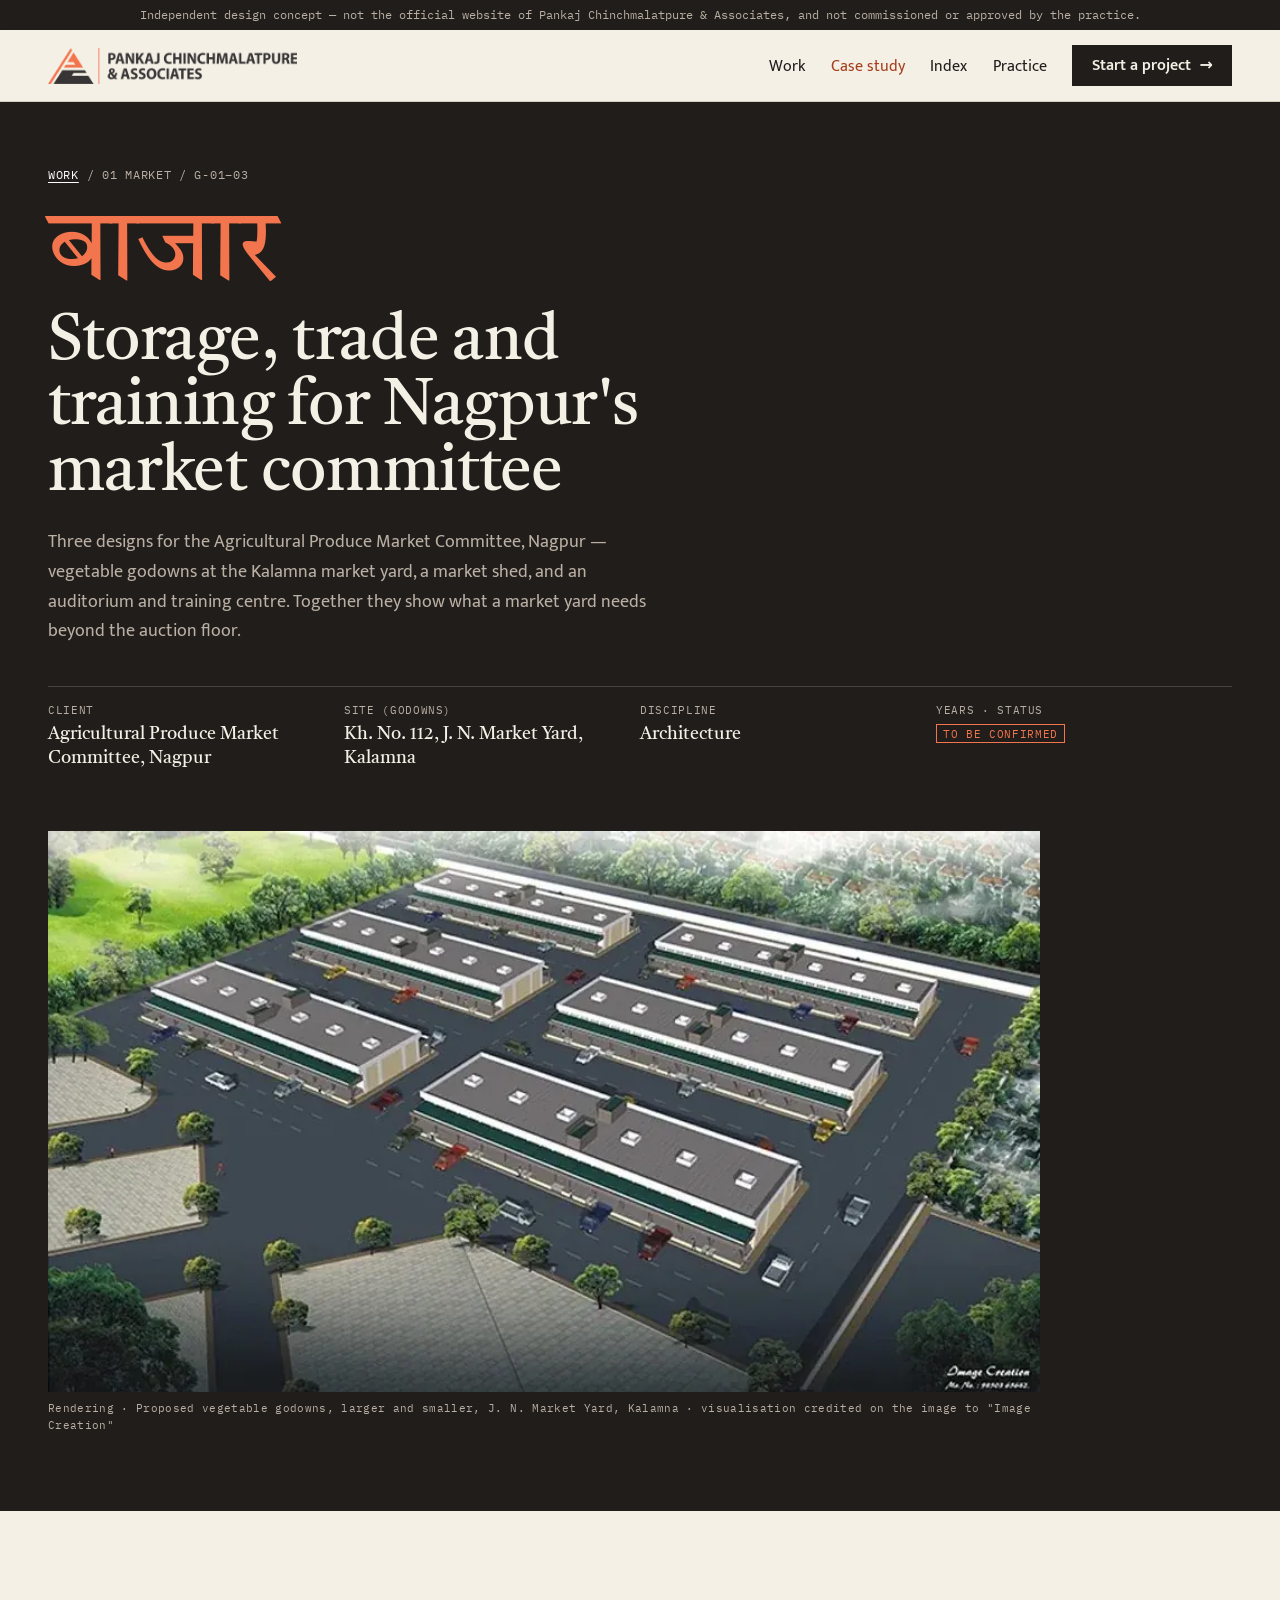
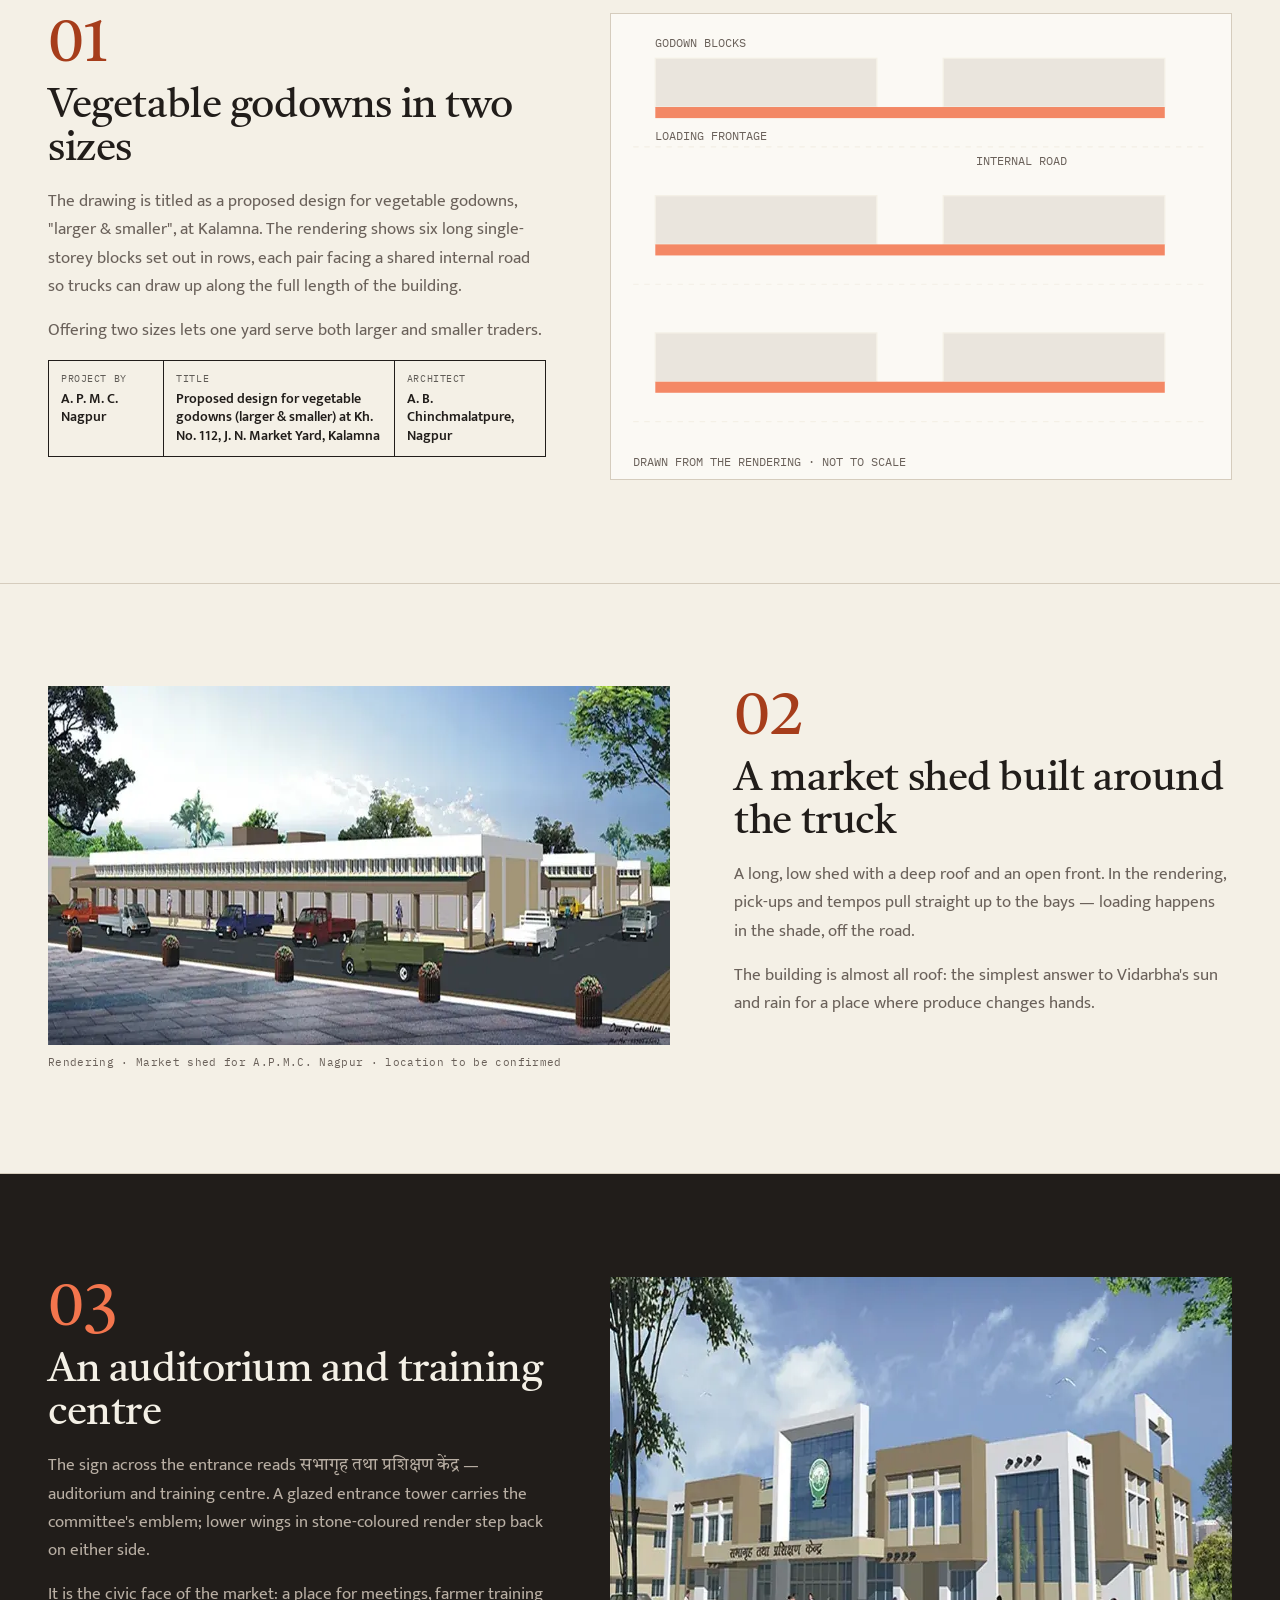
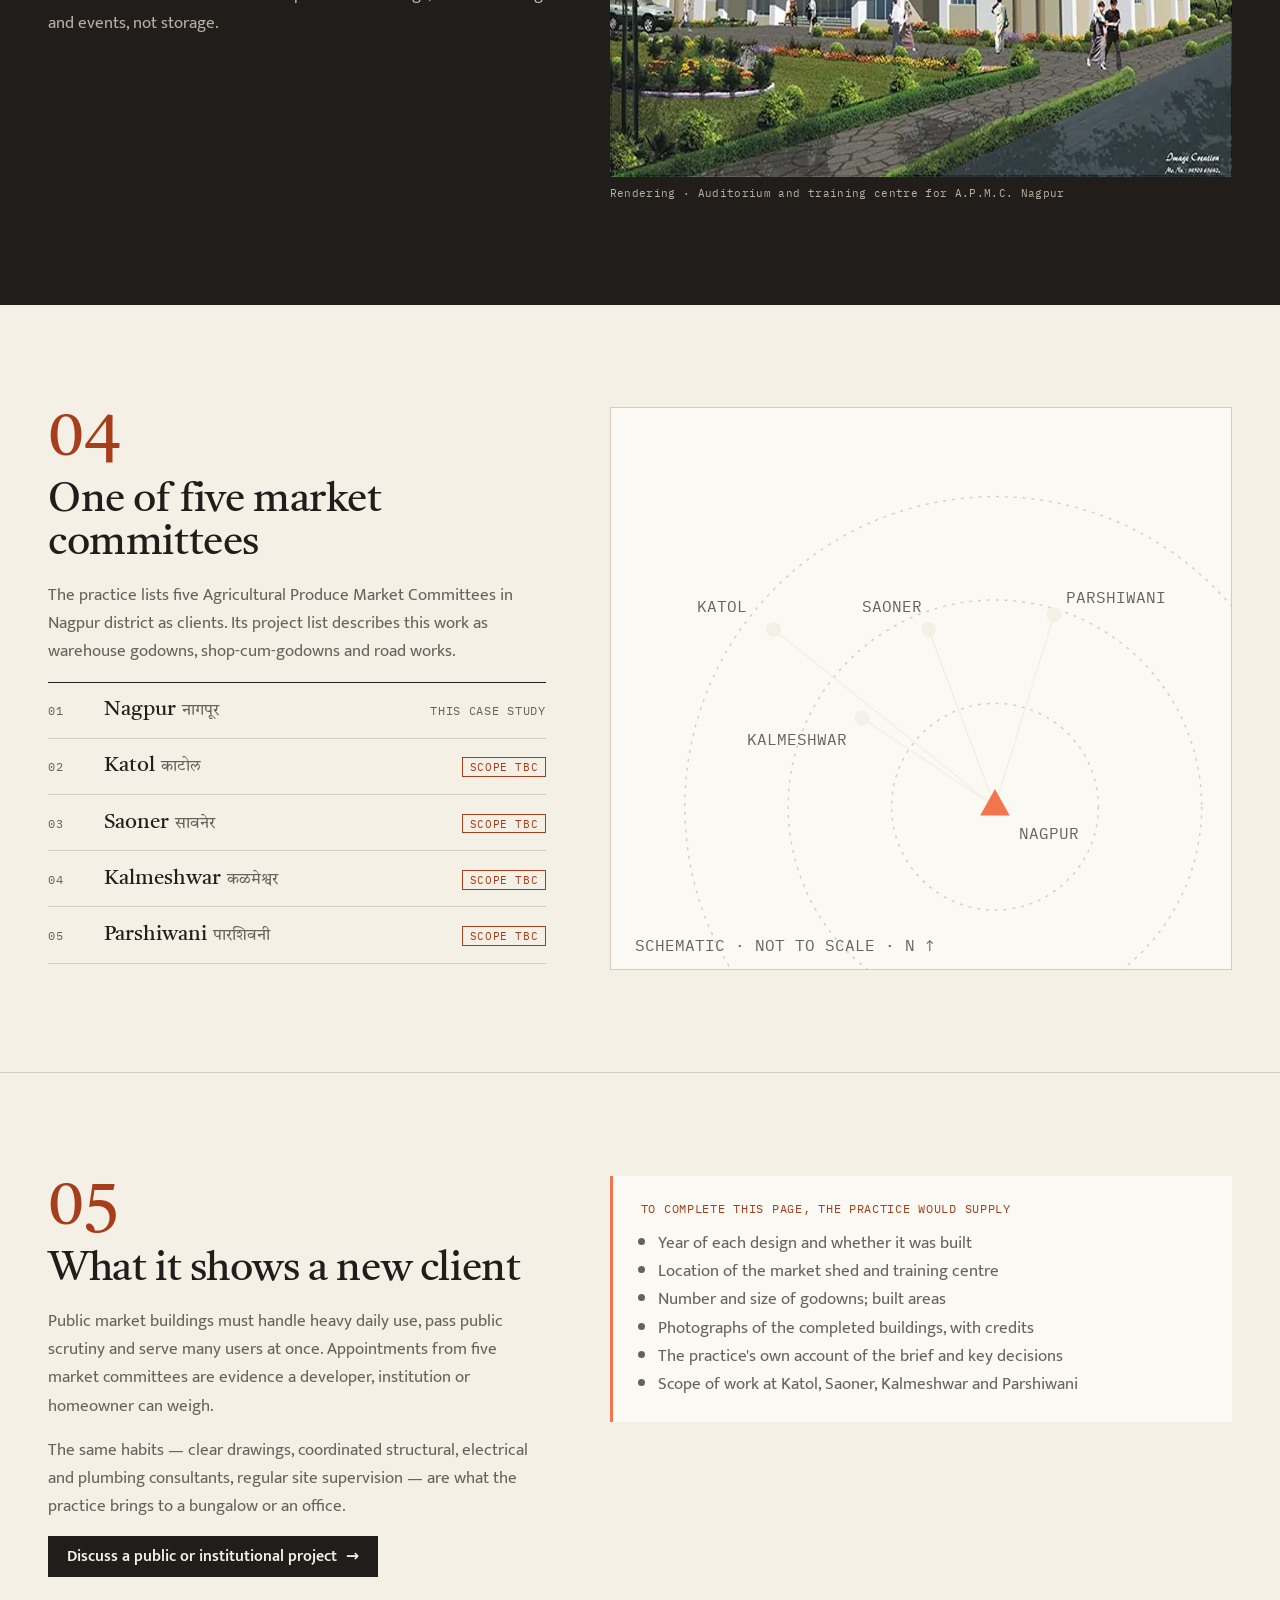
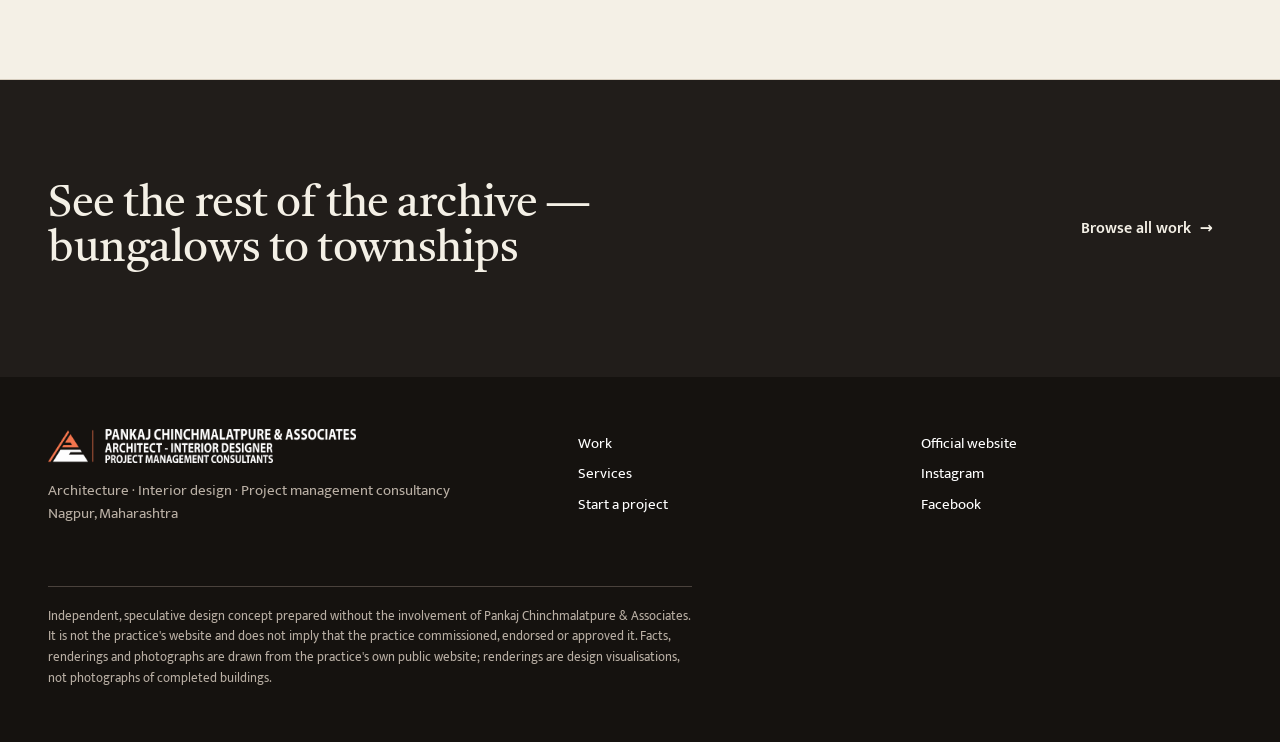
==== commit 93d92d53: "v3: Measured from Zero Mile — research-led redesign Co-Authored-By: Claude Opus 5.5 <noreply@anthrop" ====
--- a/case-study-apmc.html
+++ b/case-study-apmc.html
@@ -9,29 +9,26 @@
 <meta property="og:title" content="A.P.M.C. Nagpur — case study concept (unofficial)">
 <meta property="og:type" content="article">
 <meta property="og:image" content="assets/img/apmc-godowns.webp">
-<meta name="theme-color" content="#2E2B2C">
+<meta name="theme-color" content="#F4F0E6">
 <link rel="icon" href="assets/favicon.svg" type="image/svg+xml">
-<link rel="preload" href="fonts/archivo-latin-wdth-normal.woff2" as="font" type="font/woff2" crossorigin>
+<link rel="preload" href="fonts/tiro-devanagari-marathi-latin-400-normal.woff2" as="font" type="font/woff2" crossorigin>
 <link rel="stylesheet" href="css/site.css">
 <script>document.documentElement.classList.add("js")</script>
 </head>
 <body>
 <a class="skip" href="#main">Skip to content</a>
-<aside class="concept-bar" aria-label="Concept notice"><p style="margin:0">Independent design concept — not the official website of Pankaj Chinchmalatpure &amp; Associates, and not commissioned or approved by the practice.</p></aside>
-
-<header class="site-head dark">
+<aside class="concept-bar" aria-label="Concept notice"><p>Independent design concept — not the official website of Pankaj Chinchmalatpure &amp; Associates, and not commissioned or approved by the practice.</p></aside>
+
+<header class="site-head">
   <div class="wrap">
-    <a class="brand" href="index.html" aria-label="Pankaj Chinchmalatpure &amp; Associates — home">
-      <img class="on-dark" src="assets/img/logo-a.png" alt="Pankaj Chinchmalatpure &amp; Associates" width="816" height="90">
-    </a>
+    <a class="brand" href="index.html" aria-label="Pankaj Chinchmalatpure &amp; Associates — home"><img src="assets/img/logo.png" alt="Pankaj Chinchmalatpure &amp; Associates" width="554" height="80"></a>
     <button class="menu-toggle" aria-expanded="false" aria-controls="site-nav">Menu</button>
     <nav id="site-nav" class="nav" aria-label="Primary">
       <ul>
-        <li><a href="index.html#archive">Work</a></li>
+        <li><a href="index.html#market">Work</a></li>
         <li><a href="case-study-apmc.html" aria-current="page">Case study</a></li>
-        <li><a href="index.html#services">Services</a></li>
+        <li><a href="index.html#index">Index</a></li>
         <li><a href="index.html#practice">Practice</a></li>
-        <li><a href="index.html#clients">Clients</a></li>
         <li><a class="btn" href="index.html#enquire">Start a project <span class="arr" aria-hidden="true">→</span></a></li>
       </ul>
     </nav>
@@ -40,9 +37,10 @@
 
 <main id="main">
   <article>
-    <header class="cs-hero dark-zone">
+    <header class="cs-hero">
       <div class="wrap">
-        <nav class="crumbs mono" aria-label="Breadcrumb"><a href="index.html#archive" style="text-decoration:underline">Work</a> / Public / G-01–03</nav>
+        <nav class="crumbs mono" aria-label="Breadcrumb"><a href="index.html#market">Work</a> / 01 Market / G-01–03</nav>
+        <span class="ch-mr" lang="mr" aria-hidden="true">बाजार</span>
         <h1>Storage, trade and training for Nagpur's market committee</h1>
         <p class="lede">Three designs for the Agricultural Produce Market Committee, Nagpur — vegetable godowns at the Kalamna market yard, a market shed, and an auditorium and training centre. Together they show what a market yard needs beyond the auction floor.</p>
         <dl class="cs-facts">
@@ -51,16 +49,16 @@
           <div><dt>Discipline</dt><dd>Architecture</dd></div>
           <div><dt>Years · status</dt><dd><span class="tbc">To be confirmed</span></dd></div>
         </dl>
-        <figure class="cs-plate" style="padding-bottom:clamp(3rem,6vw,5rem);margin-top:2.5rem">
+        <figure class="cs-plate">
           <img src="assets/img/apmc-godowns.webp" alt="Aerial rendering of six long vegetable godown blocks with green-banded walls, arranged in three rows along dark internal roads with parked trucks and trees around the edge" width="886" height="501" fetchpriority="high">
-          <figcaption>Rendering · Proposed vegetable godowns, larger and smaller, J. N. Market Yard, Kalamna · visualisation credited on the image to "Image Creation"</figcaption>
+          <figcaption class="cap">Rendering · Proposed vegetable godowns, larger and smaller, J. N. Market Yard, Kalamna · visualisation credited on the image to "Image Creation"</figcaption>
         </figure>
       </div>
     </header>
 
-    <section class="sec light" aria-labelledby="h-c1">
-      <div class="wrap chapter">
-        <div class="ch-text">
+    <section class="cs-sec" aria-labelledby="h-c1">
+      <div class="wrap cs-row">
+        <div class="cs-text">
           <span class="num" aria-hidden="true">01</span>
           <h2 id="h-c1">Vegetable godowns in two sizes</h2>
           <p>The drawing is titled as a proposed design for vegetable godowns, "larger &amp; smaller", at Kalamna. The rendering shows six long single-storey blocks set out in rows, each pair facing a shared internal road so trucks can draw up along the full length of the building.</p>
@@ -74,7 +72,7 @@
         <svg class="diagram" viewBox="0 0 560 420" role="img" aria-labelledby="dg1-t dg1-d">
           <title id="dg1-t">Diagram of the godown layout</title>
           <desc id="dg1-d">Six long godown blocks in three pairs. Each pair faces a shared internal road, giving every block a loading frontage. Drawn from the rendering; not to scale.</desc>
-          <g fill="#EAE5DD" stroke="#2E2B2C" stroke-width="1.2">
+          <g fill="#EAE5DD" stroke="#F4F0E6" stroke-width="1.2">
             <rect x="40" y="40" width="200" height="44"/><rect x="300" y="40" width="200" height="44"/>
             <rect x="40" y="164" width="200" height="44"/><rect x="300" y="164" width="200" height="44"/>
             <rect x="40" y="288" width="200" height="44"/><rect x="300" y="288" width="200" height="44"/>
@@ -82,7 +80,7 @@
           <g fill="#F3754D" opacity=".85">
             <rect x="40" y="84" width="460" height="10"/><rect x="40" y="208" width="460" height="10"/><rect x="40" y="332" width="460" height="10"/>
           </g>
-          <g stroke="#2E2B2C" stroke-dasharray="5 5" fill="none"><path d="M20 120 H540 M20 244 H540 M20 368 H540"/></g>
+          <g stroke="#F4F0E6" stroke-dasharray="5 5" fill="none"><path d="M20 120 H540 M20 244 H540 M20 368 H540"/></g>
           <text x="40" y="30">GODOWN BLOCKS</text>
           <text x="40" y="114">LOADING FRONTAGE</text>
           <text x="330" y="136">INTERNAL ROAD</text>
@@ -91,66 +89,66 @@
       </div>
     </section>
 
-    <section class="sec light" id="shed" aria-labelledby="h-c2" style="padding-top:0">
-      <div class="wrap chapter rev">
-        <div class="ch-text">
+    <section class="cs-sec" id="shed" aria-labelledby="h-c2">
+      <div class="wrap cs-row rev">
+        <div class="cs-text">
           <span class="num" aria-hidden="true">02</span>
           <h2 id="h-c2">A market shed built around the truck</h2>
           <p>A long, low shed with a deep roof and an open front. In the rendering, pick-ups and tempos pull straight up to the bays — loading happens in the shade, off the road.</p>
           <p>The building is almost all roof: the simplest answer to Vidarbha's sun and rain for a place where produce changes hands.</p>
         </div>
-        <figure class="cs-plate">
+        <figure>
           <img src="assets/img/apmc-market-shed.webp" alt="Rendering of a long, low market shed with an open front and deep roof, with trucks parked at its bays" width="945" height="359" loading="lazy">
-          <figcaption>Rendering · Market shed for A.P.M.C. Nagpur · location to be confirmed</figcaption>
+          <figcaption class="cap">Rendering · Market shed for A.P.M.C. Nagpur · location to be confirmed</figcaption>
         </figure>
       </div>
     </section>
 
-    <section class="sec dark-zone" id="auditorium" aria-labelledby="h-c3">
-      <div class="wrap chapter">
-        <div class="ch-text">
+    <section class="cs-sec dark" id="auditorium" aria-labelledby="h-c3">
+      <div class="wrap cs-row">
+        <div class="cs-text">
           <span class="num" aria-hidden="true">03</span>
           <h2 id="h-c3">An auditorium and training centre</h2>
-          <p class="muted">The sign across the entrance reads <span lang="mr">सभागृह तथा प्रशिक्षण केंद्र</span> — auditorium and training centre. A glazed entrance tower carries the committee's emblem; lower wings in stone-coloured render step back on either side.</p>
-          <p class="muted">It is the civic face of the market: a place for meetings, farmer training and events, not storage.</p>
-        </div>
-        <figure class="cs-plate">
+          <p>The sign across the entrance reads <span lang="mr">सभागृह तथा प्रशिक्षण केंद्र</span> — auditorium and training centre. A glazed entrance tower carries the committee's emblem; lower wings in stone-coloured render step back on either side.</p>
+          <p>It is the civic face of the market: a place for meetings, farmer training and events, not storage.</p>
+        </div>
+        <figure>
           <img src="assets/img/apmc-auditorium.webp" alt="Rendering of the auditorium and training centre: a central glazed tower with an emblem, flanked by stone-coloured wings, behind a planted forecourt with people walking" width="827" height="500" loading="lazy">
-          <figcaption>Rendering · Auditorium and training centre for A.P.M.C. Nagpur</figcaption>
+          <figcaption class="cap">Rendering · Auditorium and training centre for A.P.M.C. Nagpur</figcaption>
         </figure>
       </div>
     </section>
 
-    <section class="sec light" aria-labelledby="h-c4">
-      <div class="wrap chapter">
-        <div class="ch-text">
+    <section class="cs-sec" aria-labelledby="h-c4">
+      <div class="wrap cs-row">
+        <div class="cs-text">
           <span class="num" aria-hidden="true">04</span>
           <h2 id="h-c4">One of five market committees</h2>
           <p>The practice lists five Agricultural Produce Market Committees in Nagpur district as clients. Its project list describes this work as warehouse godowns, shop-cum-godowns and road works.</p>
           <ol class="sites">
-            <li><span class="mono">01</span><b>Nagpur</b><span class="mono">This case study</span></li>
-            <li><span class="mono">02</span><b>Katol</b><span class="tbc">Scope TBC</span></li>
-            <li><span class="mono">03</span><b>Saoner</b><span class="tbc">Scope TBC</span></li>
-            <li><span class="mono">04</span><b>Kalmeshwar</b><span class="tbc">Scope TBC</span></li>
-            <li><span class="mono">05</span><b>Parshiwani</b><span class="tbc">Scope TBC</span></li>
+            <li><span class="mono">01</span><b>Nagpur<span class="mr" lang="mr">नागपूर</span></b><span class="mono">This case study</span></li>
+            <li><span class="mono">02</span><b>Katol<span class="mr" lang="mr">काटोल</span></b><span class="tbc">Scope TBC</span></li>
+            <li><span class="mono">03</span><b>Saoner<span class="mr" lang="mr">सावनेर</span></b><span class="tbc">Scope TBC</span></li>
+            <li><span class="mono">04</span><b>Kalmeshwar<span class="mr" lang="mr">कळमेश्वर</span></b><span class="tbc">Scope TBC</span></li>
+            <li><span class="mono">05</span><b>Parshiwani<span class="mr" lang="mr">पारशिवनी</span></b><span class="tbc">Scope TBC</span></li>
           </ol>
         </div>
         <svg class="diagram" viewBox="0 0 420 380" role="img" aria-labelledby="mp-t mp-d">
           <title id="mp-t">Schematic of the five towns relative to Nagpur</title>
           <desc id="mp-d">Katol lies north-west of Nagpur, Kalmeshwar west-north-west, Saoner north-north-west and Parshiwani north-north-east. Schematic, not to scale.</desc>
           <g stroke="#D6CFC4" stroke-dasharray="2 4" fill="none"><circle cx="260" cy="270" r="70"/><circle cx="260" cy="270" r="140"/><circle cx="260" cy="270" r="210"/></g>
-          <g stroke="#2E2B2C"><line x1="260" y1="270" x2="110" y2="150"/><line x1="260" y1="270" x2="170" y2="210"/><line x1="260" y1="270" x2="215" y2="150"/><line x1="260" y1="270" x2="300" y2="140"/></g>
+          <g stroke="#F4F0E6"><line x1="260" y1="270" x2="110" y2="150"/><line x1="260" y1="270" x2="170" y2="210"/><line x1="260" y1="270" x2="215" y2="150"/><line x1="260" y1="270" x2="300" y2="140"/></g>
           <path d="M260 258 l10 18 h-20 z" fill="#F3754D"/>
-          <g fill="#2E2B2C"><circle cx="110" cy="150" r="5"/><circle cx="170" cy="210" r="5"/><circle cx="215" cy="150" r="5"/><circle cx="300" cy="140" r="5"/></g>
+          <g fill="#F4F0E6"><circle cx="110" cy="150" r="5"/><circle cx="170" cy="210" r="5"/><circle cx="215" cy="150" r="5"/><circle cx="300" cy="140" r="5"/></g>
           <text x="276" y="292">NAGPUR</text><text x="58" y="138">KATOL</text><text x="92" y="228">KALMESHWAR</text><text x="170" y="138">SAONER</text><text x="308" y="132">PARSHIWANI</text>
           <text x="16" y="368">SCHEMATIC · NOT TO SCALE · N ↑</text>
         </svg>
       </div>
     </section>
 
-    <section class="sec light" aria-labelledby="h-c5" style="padding-top:0">
-      <div class="wrap chapter">
-        <div class="ch-text">
+    <section class="cs-sec" aria-labelledby="h-c5">
+      <div class="wrap cs-row">
+        <div class="cs-text">
           <span class="num" aria-hidden="true">05</span>
           <h2 id="h-c5">What it shows a new client</h2>
           <p>Public market buildings must handle heavy daily use, pass public scrutiny and serve many users at once. Appointments from five market committees are evidence a developer, institution or homeowner can weigh.</p>
@@ -158,7 +156,7 @@
           <a class="btn" href="index.html#enquire">Discuss a public or institutional project <span class="arr" aria-hidden="true">→</span></a>
         </div>
         <aside class="gaps" aria-label="Material needed to finish this case study">
-          <p class="mono" style="color:var(--coral-ink)">To complete this page, the practice would supply</p>
+          <p class="mono" style="color:var(--coral-ink);margin:0">To complete this page, the practice would supply</p>
           <ul>
             <li>Year of each design and whether it was built</li>
             <li>Location of the market shed and training centre</li>
@@ -171,10 +169,10 @@
       </div>
     </section>
 
-    <section class="sec dark-zone" aria-label="Next">
+    <section class="cs-sec dark" aria-label="Next">
       <div class="wrap next-cta">
         <h2>See the rest of the archive — bungalows to townships</h2>
-        <a class="btn" href="index.html#archive">Browse all work <span class="arr" aria-hidden="true">→</span></a>
+        <a class="btn" href="index.html#index">Browse all work <span class="arr" aria-hidden="true">→</span></a>
       </div>
     </section>
   </article>
@@ -187,7 +185,7 @@
       <p>Architecture · Interior design · Project management consultancy<br>Nagpur, Maharashtra</p>
     </div>
     <ul aria-label="This concept">
-      <li><a href="index.html#archive">Work</a></li>
+      <li><a href="index.html#index">Work</a></li>
       <li><a href="index.html#services">Services</a></li>
       <li><a href="index.html#enquire">Start a project</a></li>
     </ul>
--- a/css/site.css
+++ b/css/site.css
@@ -1,316 +1,392 @@
-/* Pankaj Chinchmalatpure & Associates — independent redesign concept (v2)
-   Brand-led: the practice's own charcoal #373435 and coral #F3754D, taken from its logo.
-   Idea: "the archive" — four decades of drawings, renderings and rooms, made browsable. */
-
-@font-face{font-family:"Archivo";src:url(../fonts/archivo-latin-wdth-normal.woff2) format("woff2");font-weight:100 900;font-stretch:62% 125%;font-display:swap}
-@font-face{font-family:"Public Sans";src:url(../fonts/public-sans-latin-400-normal.woff2) format("woff2");font-weight:400;font-display:swap}
-@font-face{font-family:"Plex Mono";src:url(../fonts/ibm-plex-mono-latin-400-normal.woff2) format("woff2");font-weight:400;font-display:swap}
+/* Pankaj Chinchmalatpure & Associates — independent redesign concept v3
+   "Measured from Zero Mile": the practice's work read as Vidarbha's working chain,
+   बाजार market → गिरणी mill → शाळा school → शहर city → घर home.
+   Palette: cotton (paper), black cotton soil (ink), and the logo's coral. */
+
+@font-face{font-family:"Tiro";src:url(../fonts/tiro-devanagari-marathi-latin-400-normal.woff2) format("woff2");font-display:swap;unicode-range:U+0000-024F,U+2000-206F,U+20B9,U+2190-21FF}
+@font-face{font-family:"Tiro";src:url(../fonts/tiro-devanagari-marathi-latin-400-italic.woff2) format("woff2");font-style:italic;font-display:swap;unicode-range:U+0000-024F,U+2000-206F}
+@font-face{font-family:"Tiro";src:url(../fonts/tiro-devanagari-marathi-devanagari-400-normal.woff2) format("woff2");font-display:swap;unicode-range:U+0900-097F,U+1CD0-1CFF,U+200C-200D,U+25CC,U+A8E0-A8FF}
+@font-face{font-family:"Mukta";src:url(../fonts/mukta-latin-400-normal.woff2) format("woff2");font-weight:400;font-display:swap;unicode-range:U+0000-024F,U+2000-206F,U+20B9,U+2190-21FF}
+@font-face{font-family:"Mukta";src:url(../fonts/mukta-latin-600-normal.woff2) format("woff2");font-weight:600;font-display:swap;unicode-range:U+0000-024F,U+2000-206F,U+2190-21FF}
+@font-face{font-family:"Mukta";src:url(../fonts/mukta-devanagari-400-normal.woff2) format("woff2");font-weight:400 600;font-display:swap;unicode-range:U+0900-097F,U+200C-200D,U+25CC}
+@font-face{font-family:"Plex Mono";src:url(../fonts/ibm-plex-mono-latin-400-normal.woff2) format("woff2");font-display:swap}
 
 :root{
-  --char:#2E2B2C; --char-2:#373435; --char-3:#46423F;
-  --paper:#F4F1EC; --paper-2:#EAE5DD; --white:#FBFAF8;
+  --cotton:#F4F0E6; --cotton-2:#EAE3D5; --white:#FBF9F4;
+  --soil:#211D1A; --soil-2:#332D29; --soil-3:#4A423C;
   --coral:#F3754D; --coral-ink:#A63D1B;
-  --muted:#6B6662; --muted-dk:#B5AEA6; --rule:#D6CFC4; --rule-dk:#4C4845;
-  --display:"Archivo","Arial Narrow",system-ui,sans-serif;
-  --sans:"Public Sans",system-ui,sans-serif;
-  --mono:"Plex Mono",ui-monospace,monospace;
-  --g:clamp(1.25rem,4vw,3rem); --max:84rem;
-  --ease:cubic-bezier(.2,.7,.2,1);
+  --muted:#6A615A; --muted-dk:#B9AFA4; --rule:#D5CCBD; --rule-dk:#4A423C;
+  --serif:"Tiro",Georgia,serif; --sans:"Mukta",system-ui,sans-serif; --mono:"Plex Mono",ui-monospace,monospace;
+  --g:clamp(1.25rem,4vw,3rem); --max:86rem; --ease:cubic-bezier(.2,.7,.2,1);
 }
 *,*::before,*::after{box-sizing:border-box}
-html{-webkit-text-size-adjust:100%;scroll-padding-top:5rem}
+html{-webkit-text-size-adjust:100%;scroll-padding-top:7.5rem}
 @media (prefers-reduced-motion:no-preference){html{scroll-behavior:smooth}}
-body{margin:0;background:var(--paper);color:var(--char);font:400 1.0625rem/1.6 var(--sans);overflow-x:hidden}
+body{margin:0;background:var(--cotton);color:var(--soil);font:400 1.09rem/1.62 var(--sans);overflow-x:hidden}
 img{max-width:100%;display:block}
 a{color:inherit;text-underline-offset:.22em;text-decoration-thickness:1px}
 a:hover{color:var(--coral-ink)}
 :focus-visible{outline:2px solid var(--coral);outline-offset:3px}
 .wrap{max-width:var(--max);margin:0 auto;padding:0 var(--g)}
-.mono{font:400 .74rem/1.4 var(--mono);letter-spacing:.06em;text-transform:uppercase}
-.skip{position:absolute;left:-999px;top:0;background:var(--char);color:#fff;padding:.6rem 1rem;z-index:100}
+.mono{font:400 .74rem/1.45 var(--mono);letter-spacing:.06em;text-transform:uppercase}
+.vh{position:absolute;width:1px;height:1px;overflow:hidden;clip:rect(0 0 0 0);white-space:nowrap}
+.skip{position:absolute;left:-999px;top:0;background:var(--soil);color:#fff;padding:.6rem 1rem;z-index:100}
 .skip:focus{left:1rem}
-.vh{position:absolute;width:1px;height:1px;overflow:hidden;clip:rect(0 0 0 0);white-space:nowrap}
-h1,h2,h3{font-family:var(--display);font-stretch:88%;letter-spacing:-.01em;margin:0}
-
-/* Concept notice */
-.concept-bar{background:#1E1C1D;color:var(--muted-dk);font:400 .72rem/1.4 var(--mono);padding:.45rem var(--g);text-align:center;letter-spacing:.02em}
-
-/* Header */
-.site-head{position:sticky;top:0;z-index:30;background:var(--paper);border-bottom:1px solid var(--rule);transition:box-shadow .2s}
-.site-head.dark{background:var(--char);border-color:var(--rule-dk);color:#fff}
-.site-head .wrap{display:flex;align-items:center;justify-content:space-between;gap:1.5rem;min-height:4.5rem}
-.brand{display:block;line-height:0}
-.brand img{height:38px;width:auto}
-.brand .on-dark{display:none}
-.site-head.dark .brand .on-light{display:none}
-.site-head.dark .brand .on-dark{display:block}
-.nav ul{display:flex;gap:1.9rem;list-style:none;margin:0;padding:0;align-items:center}
-.nav a{text-decoration:none;font:500 .95rem/1 var(--display);font-stretch:95%;letter-spacing:.01em}
-.nav a[aria-current="page"]{box-shadow:inset 0 -2px 0 var(--coral);padding-bottom:.35rem}
-.btn{display:inline-flex;align-items:center;gap:.6rem;background:var(--coral);color:var(--char);border:0;padding:.85rem 1.25rem;font:650 .95rem/1 var(--display);font-stretch:95%;text-decoration:none;cursor:pointer;transition:background .2s,color .2s}
-.btn:hover{background:var(--char);color:#fff}
+h1,h2,h3{font-family:var(--serif);font-weight:400;margin:0;letter-spacing:-.01em}
+[lang="mr"]{font-family:var(--serif)}
+.mr{font-family:var(--serif);font-feature-settings:normal}
+
+/* Notice + header */
+.concept-bar{background:var(--soil);color:var(--muted-dk);font:400 .72rem/1.4 var(--mono);padding:.45rem var(--g);text-align:center}
+.concept-bar p{margin:0}
+.site-head{position:sticky;top:0;z-index:40;background:color-mix(in srgb,var(--cotton) 94%,transparent);backdrop-filter:blur(8px);border-bottom:1px solid var(--rule)}
+.site-head .wrap{display:flex;align-items:center;justify-content:space-between;gap:1.5rem;min-height:4.4rem}
+.brand img{height:36px;width:auto}
+.nav ul{display:flex;gap:1.6rem;list-style:none;margin:0;padding:0;align-items:center}
+.nav a{text-decoration:none;font-size:1rem}
+.nav a[aria-current="page"]{color:var(--coral-ink)}
+.btn{display:inline-flex;align-items:center;gap:.55rem;background:var(--soil);color:var(--cotton);border:0;padding:.8rem 1.2rem .75rem;font:600 .98rem/1 var(--sans);text-decoration:none;cursor:pointer;transition:background .2s,color .2s}
+.btn:hover{background:var(--coral);color:var(--soil)}
+.btn.coral{background:var(--coral);color:var(--soil)}
+.btn.coral:hover{background:var(--soil);color:#fff}
+.btn.line{background:transparent;color:inherit;box-shadow:inset 0 0 0 1.5px currentColor}
+.btn.line:hover{background:var(--soil);color:#fff;box-shadow:none}
+.dark .btn.line:hover{background:var(--cotton);color:var(--soil)}
 .btn .arr{transition:transform .25s var(--ease)}
 .btn:hover .arr{transform:translateX(3px)}
-.btn.line{background:transparent;color:inherit;box-shadow:inset 0 0 0 1.5px currentColor}
-.btn.line:hover{background:var(--coral);color:var(--char);box-shadow:inset 0 0 0 1.5px var(--coral)}
-.dark-zone .btn:hover{background:#fff;color:var(--char)}
-.menu-toggle{display:none;background:none;border:1.5px solid currentColor;color:inherit;padding:.55rem .85rem;font:600 .78rem var(--display);letter-spacing:.08em;text-transform:uppercase;cursor:pointer}
-@media (max-width:960px){
-  .brand img{height:32px}
+.menu-toggle{display:none;background:none;border:1.5px solid currentColor;color:inherit;padding:.5rem .85rem;font:600 .8rem var(--sans);letter-spacing:.08em;text-transform:uppercase;cursor:pointer}
+@media (max-width:980px){
+  .brand img{height:30px}
   .menu-toggle{display:block}
-  .nav{position:absolute;left:0;right:0;top:100%;background:var(--char);color:#fff;display:none;border-top:1px solid var(--rule-dk)}
+  .nav{position:absolute;left:0;right:0;top:100%;background:var(--cotton);border-bottom:1px solid var(--rule);display:none}
   .nav.open{display:block}
-  .nav ul{flex-direction:column;align-items:stretch;gap:0;padding:.5rem var(--g) 1.5rem}
-  .nav li a{display:block;padding:1rem 0;border-bottom:1px solid var(--rule-dk);font-size:1.15rem}
-  .nav li .btn{margin-top:1.1rem;justify-content:center;border-bottom:0;padding:1rem}
-  .nav a[aria-current="page"]{box-shadow:none;color:var(--coral)}
+  .nav ul{flex-direction:column;align-items:stretch;gap:0;padding:.25rem var(--g) 1.25rem}
+  .nav li a{display:block;padding:.9rem 0;border-bottom:1px solid var(--rule);font-size:1.1rem}
+  .nav li .btn{margin-top:1rem;justify-content:center;border:0}
 }
 
-/* Section scaffolding */
-.sec{padding:clamp(4rem,9vw,7.5rem) 0}
-.dark-zone{background:var(--char);color:#fff}
-.dark-zone .muted,.dark-zone .lede{color:var(--muted-dk)}
-.kicker{display:flex;align-items:center;gap:.7rem;color:var(--coral-ink);margin-bottom:1.25rem}
-.dark-zone .kicker{color:var(--coral)}
-.kicker::before{content:"";width:0;height:0;border-left:7px solid transparent;border-right:7px solid transparent;border-bottom:12px solid currentColor}
-.h-sec{font-size:clamp(2rem,4.4vw,3.6rem);line-height:1.02;font-weight:700;max-width:18ch}
-.lede{font-size:clamp(1.05rem,1.4vw,1.2rem);color:var(--muted);max-width:56ch;margin:1.25rem 0 0}
-.sec-head{display:grid;grid-template-columns:minmax(0,1.1fr) minmax(0,1fr);gap:1.5rem 4rem;align-items:end;margin-bottom:clamp(2.25rem,4vw,3.5rem)}
-.sec-head .lede{margin:0}
-@media (max-width:860px){.sec-head{grid-template-columns:1fr}}
+/* Hero: Zero Mile */
+.hero{padding:clamp(2rem,4vw,3.5rem) 0 clamp(2.5rem,5vw,4rem);border-bottom:1px solid var(--rule)}
+.hero-grid{display:grid;grid-template-columns:minmax(0,.95fr) minmax(0,1.05fr);gap:clamp(1.5rem,4vw,4rem);align-items:center}
+.eyebrow{display:flex;gap:.75rem;align-items:center;color:var(--coral-ink);margin:0 0 1.5rem}
+.eyebrow .dot{width:9px;height:9px;border-radius:50%;background:var(--coral);box-shadow:0 0 0 4px rgba(243,117,77,.25)}
+.hero h1{font-size:clamp(2.7rem,5.6vw,5rem);line-height:1;letter-spacing:-.02em}
+.hero h1 em{font-style:italic;color:var(--coral-ink)}
+.hero .lede{font-size:clamp(1.08rem,1.4vw,1.25rem);color:var(--muted);max-width:44ch;margin:1.5rem 0 2rem}
+.hero .actions{display:flex;flex-wrap:wrap;gap:.75rem}
+@media (max-width:980px){.hero-grid{grid-template-columns:1fr}}
+
+.map-wrap{position:relative}
+.zmap{width:100%;height:auto;display:block;overflow:visible}
+.zmap .ring{fill:none;stroke:var(--rule);stroke-width:1}
+.zmap .ring.major{stroke:#C9BEAC}
+.zmap .ring-l{font:400 10px var(--mono);fill:var(--muted);letter-spacing:.06em}
+.zmap .axis{stroke:var(--rule);stroke-width:1;stroke-dasharray:2 5}
+.zmap .ray{stroke:var(--soil);stroke-width:1;opacity:.25;transition:opacity .3s}
+.zmap .pt{cursor:pointer;outline:none}
+.zmap .pt circle.hit{fill:transparent}
+.zmap .pt circle.dot{fill:var(--soil);transition:r .25s var(--ease),fill .2s}
+.zmap .pt circle.halo{fill:var(--coral);opacity:0;transition:opacity .25s}
+.zmap .pt text{font:400 13px var(--sans);fill:var(--soil)}
+.zmap .pt text.mr{font:400 12px var(--serif);fill:var(--muted)}
+.zmap .pt .km{font:400 10px var(--mono);fill:var(--muted)}
+.zmap .pt:hover circle.dot,.zmap .pt:focus-visible circle.dot,.zmap .pt.on circle.dot{fill:var(--coral-ink)}
+.zmap .pt.on circle.halo,.zmap .pt:focus-visible circle.halo{opacity:.25}
+.zmap .pt:focus-visible text{text-decoration:underline}
+.zmap .ray.on{opacity:.9;stroke:var(--coral-ink)}
+.zmap .centre text{font:400 13px var(--serif);fill:var(--soil)}
+.zmap .far{font:400 11px var(--mono);fill:var(--muted)}
+@media (prefers-reduced-motion:no-preference){
+  .js .zmap .ring{stroke-dasharray:1800;stroke-dashoffset:1800;animation:draw 1.6s var(--ease) forwards}
+  .js .zmap .ring:nth-of-type(2){animation-delay:.15s}.js .zmap .ring:nth-of-type(3){animation-delay:.3s}.js .zmap .ring:nth-of-type(4){animation-delay:.45s}
+  .js .zmap .pt{opacity:0;animation:fade .6s var(--ease) forwards}
+  @keyframes draw{to{stroke-dashoffset:0}} @keyframes fade{to{opacity:1}}
+}
+.readout{border-top:1.5px solid var(--soil);margin-top:.5rem;padding-top:.9rem;min-height:7.5rem;display:grid;grid-template-columns:auto 1fr;gap:.25rem 1.25rem}
+.readout .km{font:400 clamp(2rem,3.4vw,2.8rem)/1 var(--serif);grid-row:span 3;color:var(--coral-ink);min-width:4.5ch}
+.readout .km small{font:400 .75rem var(--mono);color:var(--muted);display:block;margin-top:.35rem}
+.readout h2{font-size:1.4rem;line-height:1.15}
+.readout h2 .mr{color:var(--muted);font-size:1rem;margin-left:.35rem}
+.readout p{margin:0;color:var(--muted);font-size:.95rem}
+.readout .chips{display:flex;flex-wrap:wrap;gap:.35rem;margin-top:.35rem}
+.chip{font:400 .68rem var(--mono);letter-spacing:.05em;text-transform:uppercase;border:1px solid var(--rule);padding:.2rem .45rem;color:var(--soil);text-decoration:none;background:var(--white)}
+a.chip:hover{border-color:var(--coral-ink);color:var(--coral-ink)}
+@media (max-width:640px){.zmap .pt text{font-size:24px}.zmap .pt text.mr,.zmap .pt .km{display:none}.zmap .ring-l{font-size:17px}.zmap .centre text{font-size:22px}.zmap .far{font-size:18px}}
+.map-note{font-size:.78rem;color:var(--muted);margin:.75rem 0 0}
+
+/* Chain nav (sticky) */
+.chain{position:sticky;top:4.4rem;z-index:30;background:var(--soil);color:var(--cotton)}
+.chain ol{list-style:none;margin:0 auto;padding:0 var(--g);max-width:var(--max);display:grid;grid-template-columns:repeat(5,1fr)}
+.chain a{display:flex;align-items:baseline;gap:.6rem;padding:.85rem 0 .8rem;text-decoration:none;color:var(--muted-dk);border-top:3px solid transparent;transition:color .2s,border-color .2s}
+.chain a .mr{font-size:1.25rem;color:inherit}
+.chain a span:last-child{font:400 .7rem var(--mono);letter-spacing:.06em;text-transform:uppercase}
+.chain li+li a::before{content:"→";color:var(--soil-3);margin-right:.4rem;font-family:var(--sans)}
+.chain a:hover{color:#fff}
+.chain a[aria-current="true"]{color:#fff;border-top-color:var(--coral)}
+@media (max-width:760px){.chain ol{grid-template-columns:repeat(5,auto);overflow-x:auto;gap:1.25rem;scrollbar-width:none}.chain a{white-space:nowrap}.chain a span:last-child{display:none}.chain li+li a::before{margin-right:.2rem}}
+
+/* Chapters */
+.chapter{padding:clamp(4rem,8vw,7rem) 0;border-bottom:1px solid var(--rule);position:relative}
+.chapter.dark{background:var(--soil);color:var(--cotton);border-bottom:0}
+.ch-head{display:grid;grid-template-columns:max-content minmax(0,1fr) minmax(0,.85fr);gap:1rem 2.5rem;align-items:end;margin-bottom:clamp(2.25rem,4vw,3.5rem)}
+.ch-mr{font:400 clamp(3.2rem,7vw,6rem)/.9 var(--serif);color:var(--coral-ink);display:block}
+.dark .ch-mr{color:var(--coral)}
+.ch-no{color:var(--muted);display:block;margin-bottom:.5rem}
+.dark .ch-no,.dark .muted{color:var(--muted-dk)}
+.ch-head h2{font-size:clamp(2rem,3.8vw,3.3rem);line-height:1.02}
+.ch-head p{margin:0;color:var(--muted);max-width:46ch}
+.dark .ch-head p{color:var(--muted-dk)}
+@media (max-width:1100px){.ch-head{grid-template-columns:max-content minmax(0,1fr)}.ch-head p{grid-column:1/-1}}
+@media (max-width:640px){.ch-head{grid-template-columns:1fr}}
 .muted{color:var(--muted)}
-
-/* Hero */
-.hero{padding:clamp(2.5rem,5vw,4.5rem) 0 0;position:relative;overflow:hidden}
-.hero-grid{display:grid;grid-template-columns:minmax(0,1fr) minmax(0,1.08fr);gap:clamp(2rem,5vw,4.5rem);align-items:center}
-.hero h1{font-size:clamp(2.5rem,5vw,4.4rem);line-height:.96;font-weight:780;font-stretch:80%;letter-spacing:-.02em}
-.hero h1 .c{color:var(--coral)}
-.hero .lede{color:var(--muted-dk);margin-top:1.75rem}
-.hero .actions{display:flex;flex-wrap:wrap;gap:.75rem;margin-top:2.25rem}
-.hero-stack{display:grid;grid-template-columns:repeat(6,1fr);grid-template-rows:repeat(6,clamp(3.2rem,6.5vw,5.6rem));gap:.6rem}
-.hero-stack figure{margin:0;position:relative;overflow:hidden;background:var(--char-3)}
-.hero-stack img{width:100%;height:100%;object-fit:cover}
-.hero-stack figure:nth-child(1){grid-column:1/5;grid-row:1/4}
-.hero-stack figure:nth-child(2){grid-column:5/7;grid-row:1/4}
-.hero-stack figure:nth-child(3){grid-column:1/3;grid-row:4/7}
-.hero-stack figure:nth-child(4){grid-column:3/7;grid-row:4/7}
-.hero-stack figcaption{position:absolute;left:0;bottom:0;background:rgba(30,28,29,.86);color:#fff;font:400 .66rem/1.3 var(--mono);letter-spacing:.05em;text-transform:uppercase;padding:.4rem .55rem}
-@media (max-width:960px){.hero-grid{grid-template-columns:1fr}.hero-stack{grid-template-rows:repeat(6,clamp(3rem,13vw,5.5rem))}}
-.ledger{display:grid;grid-template-columns:repeat(6,minmax(0,1fr));margin-top:clamp(3rem,6vw,5rem);border-top:1px solid var(--rule-dk)}
-.ledger a{display:block;padding:1.2rem 1rem 1.6rem 0;text-decoration:none;border-right:1px solid var(--rule-dk);padding-left:1rem}
-.ledger a:first-child{padding-left:0}
-.ledger a:last-child{border-right:0}
-.ledger b{display:block;font:700 clamp(1.8rem,3.2vw,2.6rem)/1 var(--display);font-stretch:80%;color:#fff}
-.ledger span{display:block;margin-top:.45rem;color:var(--muted-dk);font-size:.88rem}
-.ledger a:hover b{color:var(--coral)}
-@media (max-width:860px){.ledger{grid-template-columns:repeat(3,1fr)}.ledger a:nth-child(3){border-right:0}.ledger a:nth-child(4){padding-left:0}.ledger a{border-bottom:1px solid var(--rule-dk)}}
-@media (max-width:480px){.ledger{grid-template-columns:repeat(2,1fr)}.ledger a{border-right:1px solid var(--rule-dk)!important;padding-left:1rem!important}.ledger a:nth-child(odd){padding-left:0!important}.ledger a:nth-child(even){border-right:0!important}}
-.ledger-note{color:var(--muted-dk);font-size:.8rem;padding:1rem 0 clamp(2.5rem,5vw,4rem)}
-
-/* Archive */
-.tabs{display:flex;flex-wrap:wrap;gap:0;border-bottom:1px solid var(--rule);margin-bottom:1.5rem}
-.tabs button{background:none;border:0;padding:.85rem 1.1rem .8rem;font:600 .95rem/1 var(--display);font-stretch:92%;color:var(--muted);cursor:pointer;position:relative}
-.tabs button sup{font:400 .7rem var(--mono);margin-left:.2rem;color:inherit}
-.tabs button[aria-selected="true"]{color:var(--char)}
-.tabs button[aria-selected="true"]::after{content:"";position:absolute;left:0;right:0;bottom:-1px;height:3px;background:var(--coral)}
-.tabs button:hover{color:var(--char)}
-@media (max-width:700px){.tabs{flex-wrap:nowrap;overflow-x:auto;scrollbar-width:none;margin-left:calc(var(--g)*-1);margin-right:calc(var(--g)*-1);padding:0 var(--g)}.tabs button{white-space:nowrap;flex:none}}
-.archive{display:grid;grid-template-columns:repeat(auto-fill,minmax(11.5rem,1fr));gap:1.4rem 1rem;list-style:none;margin:0;padding:0}
-@media (max-width:520px){.archive{grid-template-columns:repeat(2,minmax(0,1fr));gap:1.1rem .7rem}}
-.archive li[hidden]{display:none}
-.tile{display:block;width:100%;padding:0;border:0;background:none;text-align:left;cursor:zoom-in;color:inherit;font:inherit}
-.tile .ph{display:block;aspect-ratio:4/3;overflow:hidden;background:var(--paper-2)}
-.tile img{width:100%;height:100%;object-fit:cover;transition:transform .5s var(--ease)}
-.tile:hover img{transform:scale(1.04)}
-.tile .meta{display:flex;justify-content:space-between;gap:.5rem;margin-top:.55rem;align-items:baseline}
-.tile .t{font:600 .92rem/1.25 var(--display);font-stretch:92%}
-.tile .code{font:400 .68rem var(--mono);color:var(--muted);white-space:nowrap}
-.tile .k{display:block;font-size:.78rem;color:var(--muted);margin-top:.15rem}
-.archive-foot{display:flex;flex-wrap:wrap;justify-content:space-between;gap:1rem;margin-top:2rem;color:var(--muted);font-size:.85rem}
+.tbc{display:inline-block;font:400 .66rem var(--mono);letter-spacing:.06em;text-transform:uppercase;color:var(--coral-ink);border:1px solid currentColor;padding:.12rem .4rem;vertical-align:.12em;white-space:nowrap}
+.dark .tbc{color:var(--coral)}
+
+/* Market chapter */
+.market{display:grid;grid-template-columns:minmax(0,1.5fr) minmax(0,1fr);gap:clamp(1.5rem,4vw,3.5rem)}
+.market .big{margin:0}
+.market .big img{width:100%;height:auto}
+.cap{font:400 .7rem/1.5 var(--mono);color:var(--muted);letter-spacing:.03em;padding-top:.55rem}
+.dark .cap{color:var(--muted-dk)}
+.market .side{display:flex;flex-direction:column;gap:1.25rem}
+.pair{display:grid;grid-template-columns:1fr 1fr;gap:.6rem}
+.pair figure{margin:0}
+.pair img{aspect-ratio:4/3;object-fit:cover;width:100%}
+.titleblock{display:grid;grid-template-columns:1fr 2fr 1.3fr;border:1.5px solid currentColor;font-size:.82rem;background:transparent}
+.titleblock div{padding:.65rem .75rem;border-right:1px solid currentColor}
+.titleblock div:last-child{border-right:0}
+.titleblock dt{font:400 .6rem var(--mono);letter-spacing:.06em;text-transform:uppercase;opacity:.7}
+.titleblock dd{margin:.3rem 0 0;font:600 .9rem/1.3 var(--sans)}
+@media (max-width:560px){.titleblock{grid-template-columns:1fr}.titleblock div{border-right:0;border-bottom:1px solid currentColor}.titleblock div:last-child{border-bottom:0}}
+@media (max-width:900px){.market{grid-template-columns:1fr}}
+
+/* Mill chapter: cotton chain diagram */
+.mill{display:grid;grid-template-columns:minmax(0,1.25fr) minmax(0,1fr);gap:clamp(2rem,5vw,4rem);align-items:start}
+.flow{list-style:none;margin:0;padding:0;display:grid;grid-template-columns:repeat(4,1fr);border-top:1.5px solid var(--soil)}
+.flow li{padding:1rem 1rem 1.25rem 0;position:relative;border-right:1px dashed var(--rule)}
+.flow li+li{padding-left:1rem}
+.flow li:last-child{border-right:0}
+.flow .mr{font-size:1.6rem;display:block;color:var(--coral-ink)}
+.flow b{display:block;font:600 1rem var(--sans);margin:.2rem 0 .35rem}
+.flow p{margin:0;font-size:.9rem;color:var(--muted)}
+.flow .who{display:block;margin-top:.75rem;font:400 .68rem/1.4 var(--mono);text-transform:uppercase;letter-spacing:.05em;color:var(--soil)}
+@media (max-width:760px){.flow{grid-template-columns:1fr 1fr}.flow li:nth-child(2){border-right:0}.flow li:nth-child(3){padding-left:0}.flow li{border-bottom:1px dashed var(--rule)}}
+.quote-fact{border-left:3px solid var(--coral);padding:.25rem 0 .25rem 1.25rem;font:400 1.35rem/1.35 var(--serif)}
+.quote-fact small{display:block;font:400 .72rem var(--mono);color:var(--muted);margin-top:.6rem;letter-spacing:.04em}
+
+/* School chapter */
+.school{display:grid;grid-template-columns:minmax(0,1fr) minmax(0,1.2fr);gap:clamp(2rem,5vw,4rem);align-items:start}
+.ledger{list-style:none;margin:0;padding:0;border-top:1.5px solid currentColor}
+.ledger li{display:grid;grid-template-columns:1fr auto;gap:1rem;padding:.8rem 0;border-bottom:1px solid var(--rule-dk);align-items:baseline}
+.ledger li span:first-child{font:400 1.1rem/1.3 var(--serif)}
+.ledger li span:last-child{font:400 .68rem var(--mono);letter-spacing:.05em;text-transform:uppercase;color:var(--muted-dk);text-align:right}
+.school figure{margin:0}
+.school .stack{display:grid;grid-template-columns:1fr 1fr;gap:.6rem}
+.school .stack figure:first-child{grid-column:span 2}
+.school .stack img{width:100%;aspect-ratio:16/10;object-fit:cover}
+@media (max-width:900px){.school{grid-template-columns:1fr}}
+
+/* City chapter */
+.ushakaal{display:grid;grid-template-columns:minmax(0,1fr) minmax(0,2.2fr);gap:clamp(1.5rem,4vw,3rem);align-items:start;margin-bottom:clamp(3rem,6vw,5rem)}
+.ushakaal h3{font-size:clamp(2.6rem,5vw,4.2rem);line-height:1}
+.ushakaal h3 .mr{display:block;color:var(--coral-ink)}
+.ushakaal p{color:var(--muted)}
+.series{display:grid;grid-template-columns:repeat(4,1fr);gap:.6rem;list-style:none;margin:0;padding:0}
+.series li{position:relative}
+.series button{all:unset;cursor:zoom-in;display:block;width:100%}
+.series img{width:100%;aspect-ratio:3/4;object-fit:cover;transition:filter .3s}
+.series .n{position:absolute;top:.4rem;left:.4rem;background:var(--cotton);font:400 .78rem/1 var(--serif);padding:.3rem .4rem}
+.series button:hover img,.series button:focus-visible img{filter:brightness(1.07) saturate(1.1)}
+.series button:focus-visible{outline:2px solid var(--coral);outline-offset:2px}
+@media (max-width:900px){.ushakaal{grid-template-columns:1fr}.series{grid-template-columns:repeat(4,1fr)}}
+@media (max-width:520px){.series{grid-template-columns:repeat(2,1fr)}}
+.township{display:grid;grid-template-columns:minmax(0,1.6fr) minmax(0,1fr);gap:.6rem}
+.township figure{margin:0;position:relative}
+.township img{width:100%;height:100%;object-fit:cover}
+.township .t-side{display:grid;grid-template-rows:1fr 1fr;gap:.6rem}
+.township figcaption{position:absolute;left:0;bottom:0;background:var(--cotton);font:400 .68rem var(--mono);letter-spacing:.04em;text-transform:uppercase;padding:.3rem .5rem}
+.city-foot{display:grid;grid-template-columns:minmax(0,1fr) minmax(0,1.4fr);gap:clamp(2rem,5vw,4rem);margin-top:clamp(2.5rem,5vw,4rem)}
+.devs{columns:2;column-gap:2rem;list-style:none;padding:0;margin:0;font-size:.96rem}
+.devs li{padding:.45rem 0;border-bottom:1px solid var(--rule);break-inside:avoid}
+.devs small{color:var(--muted)}
+@media (max-width:760px){.township{grid-template-columns:1fr}.city-foot{grid-template-columns:1fr}.devs{columns:1}}
+
+/* Home chapter */
+.rail{display:grid;grid-auto-flow:column;grid-auto-columns:clamp(14rem,22vw,19rem);gap:.75rem;overflow-x:auto;padding-bottom:1rem;scroll-snap-type:x mandatory;list-style:none;margin:0 calc(var(--g)*-1);padding-left:var(--g);padding-right:var(--g);scrollbar-color:var(--soil-3) transparent}
+.rail li{scroll-snap-align:start}
+.rail button{all:unset;cursor:zoom-in;display:block;width:100%}
+.rail img{width:100%;aspect-ratio:4/3;object-fit:cover}
+.rail .t{display:flex;justify-content:space-between;margin-top:.45rem;font-size:.9rem}
+.rail .t span:last-child{font:400 .68rem var(--mono);color:var(--muted-dk)}
+.rail button:focus-visible{outline:2px solid var(--coral);outline-offset:2px}
+.rail-hint{display:flex;justify-content:space-between;align-items:center;margin:0 0 1rem;color:var(--muted-dk);font-size:.9rem}
+.rail-ctl{display:flex;gap:.4rem}
+.rail-ctl button{background:none;border:1.5px solid var(--rule-dk);color:var(--cotton);width:2.6rem;height:2.6rem;cursor:pointer;font-size:1rem}
+.rail-ctl button:hover{border-color:var(--coral);color:var(--coral)}
+.rooms{display:grid;grid-template-columns:repeat(6,1fr);grid-auto-rows:clamp(7rem,11vw,10rem);gap:.6rem;margin-top:clamp(3rem,6vw,5rem)}
+.rooms figure{margin:0;position:relative;overflow:hidden}
+.rooms img{width:100%;height:100%;object-fit:cover}
+.rooms figure:nth-child(1){grid-column:span 3;grid-row:span 3}
+.rooms figure:nth-child(2){grid-column:span 2;grid-row:span 2}
+.rooms figure:nth-child(3){grid-column:span 1;grid-row:span 2}
+.rooms figure:nth-child(4){grid-column:span 1;grid-row:span 1}
+.rooms figure:nth-child(5){grid-column:span 2;grid-row:span 1}
+.rooms figcaption{position:absolute;left:0;bottom:0;background:var(--soil);color:var(--cotton);font:400 .64rem var(--mono);letter-spacing:.05em;text-transform:uppercase;padding:.3rem .45rem}
+@media (max-width:760px){.rooms{grid-template-columns:1fr 1fr;grid-auto-rows:9rem}.rooms figure:nth-child(n){grid-column:span 1;grid-row:span 1}.rooms figure:nth-child(1){grid-column:span 2;grid-row:span 2}}
+
+/* Index (archive) */
+.index-tools{display:flex;flex-wrap:wrap;gap:.4rem;margin-bottom:1.25rem}
+.index-tools button{font:400 .74rem var(--mono);letter-spacing:.05em;text-transform:uppercase;background:transparent;border:1px solid var(--rule);padding:.5rem .7rem;cursor:pointer;color:var(--soil)}
+.index-tools button[aria-pressed="true"]{background:var(--soil);color:var(--cotton);border-color:var(--soil)}
+.idx{width:100%;border-collapse:collapse;font-size:.96rem}
+.idx th{text-align:left;font:400 .68rem var(--mono);letter-spacing:.06em;text-transform:uppercase;color:var(--muted);padding:.5rem .5rem .5rem 0;border-bottom:1.5px solid var(--soil)}
+.idx td{padding:0;border-bottom:1px solid var(--rule);vertical-align:middle}
+.idx td:first-child{font:400 .74rem var(--mono);color:var(--muted);width:4.5rem}
+.idx button{all:unset;display:flex;align-items:center;gap:1rem;width:100%;padding:.55rem 0;cursor:zoom-in;font:400 1.05rem/1.25 var(--serif)}
+.idx button img{width:3.6rem;height:2.7rem;object-fit:cover;flex:none;filter:grayscale(1);transition:filter .25s}
+.idx tr:hover button img,.idx button:focus-visible img{filter:none}
+.idx button:focus-visible{outline:2px solid var(--coral);outline-offset:2px}
+.idx tr:hover td{background:var(--white)}
+.idx td.k{font:400 .7rem var(--mono);letter-spacing:.04em;text-transform:uppercase;color:var(--muted);padding-right:.5rem}
+.idx tr[hidden]{display:none}
+@media (max-width:640px){.idx .hide-s{display:none}.idx button{font-size:.98rem}}
 
 /* Lightbox */
-dialog.lb{border:0;padding:0;max-width:min(1100px,94vw);width:100%;background:var(--char);color:#fff}
-dialog.lb::backdrop{background:rgba(20,19,19,.9)}
+dialog.lb{border:0;padding:0;max-width:min(1100px,94vw);width:100%;background:var(--soil);color:var(--cotton)}
+dialog.lb::backdrop{background:rgba(20,17,15,.9)}
 .lb-fig{margin:0;display:grid;grid-template-columns:minmax(0,1fr) 17rem}
-.lb-img{background:#1E1C1D;display:flex;align-items:center;justify-content:center;min-height:50vh;max-height:82vh}
+.lb-img{background:#15120F;display:flex;align-items:center;justify-content:center;min-height:50vh;max-height:82vh}
 .lb-img img{max-height:82vh;width:auto;max-width:100%;object-fit:contain}
-.lb-cap{padding:1.5rem;display:flex;flex-direction:column;gap:.75rem}
-.lb-cap h3{font-size:1.5rem;line-height:1.1;font-weight:700}
+.lb-cap{padding:3.5rem 1.5rem 1.5rem;display:flex;flex-direction:column;gap:.7rem}
+.lb-cap h3{font-size:1.6rem;line-height:1.1}
 .lb-cap .mono{color:var(--coral)}
 .lb-cap p{margin:0;color:var(--muted-dk);font-size:.92rem}
 .lb-cap a{color:var(--coral)}
 .lb-nav{margin-top:auto;display:flex;gap:.5rem}
-.lb-nav button,.lb-close{background:none;border:1.5px solid var(--rule-dk);color:#fff;font:600 .85rem var(--display);padding:.6rem .8rem;cursor:pointer}
+.lb-nav button,.lb-close{background:none;border:1.5px solid var(--rule-dk);color:#fff;font:600 .85rem var(--sans);padding:.55rem .8rem;cursor:pointer}
 .lb-nav button:hover,.lb-close:hover{border-color:var(--coral);color:var(--coral)}
-.lb-close{position:absolute;top:.75rem;right:.75rem;background:rgba(30,28,29,.8)}
+.lb-close{position:absolute;top:.75rem;right:.75rem;background:rgba(33,29,26,.85)}
 @media (max-width:760px){.lb-fig{grid-template-columns:1fr}.lb-img{min-height:0}.lb-cap{padding:1.1rem}}
 
-/* Features */
-.feature{display:grid;grid-template-columns:minmax(0,1.35fr) minmax(0,1fr);gap:clamp(1.75rem,4.5vw,4.5rem);align-items:center}
-.feature+.feature{margin-top:clamp(4rem,8vw,6.5rem)}
-.feature.flip{grid-template-columns:minmax(0,1fr) minmax(0,1.35fr)}
-.feature.flip .f-media{order:2}
-.f-media{display:grid;grid-template-columns:2fr 1fr;grid-template-rows:1fr 1fr;gap:.6rem;aspect-ratio:16/9.5}
-.f-media figure{margin:0;overflow:hidden;position:relative;background:var(--char-3)}
-.f-media figure:first-child{grid-row:span 2}
-.f-media img{width:100%;height:100%;object-fit:cover}
-.f-media figcaption{position:absolute;left:0;bottom:0;background:rgba(30,28,29,.86);color:#fff;font:400 .64rem/1.3 var(--mono);letter-spacing:.05em;text-transform:uppercase;padding:.35rem .5rem}
-@media (max-width:560px){.f-media{aspect-ratio:auto;grid-template-columns:1fr 1fr;grid-template-rows:auto}.f-media figure:first-child{grid-column:span 2;grid-row:auto;aspect-ratio:16/10}.f-media figure{aspect-ratio:4/3}}
-.f-body h3{font-size:clamp(1.7rem,3vw,2.5rem);line-height:1.04;font-weight:720;margin-bottom:1rem}
-.f-body p{color:var(--muted);margin:0 0 1rem;max-width:48ch}
-.facts{display:grid;grid-template-columns:1fr 1fr;gap:0;border-top:1px solid var(--rule);margin:1.5rem 0 1.75rem}
-.facts div{padding:.8rem .5rem .8rem 0;border-bottom:1px solid var(--rule)}
-.facts dt{font:400 .68rem var(--mono);letter-spacing:.06em;text-transform:uppercase;color:var(--muted)}
-.facts dd{margin:.25rem 0 0;font:600 1rem/1.3 var(--display);font-stretch:92%}
-@media (max-width:860px){.feature,.feature.flip{grid-template-columns:1fr}.feature.flip .f-media{order:0}}
-
-/* Interiors band */
-.int-grid{display:grid;grid-template-columns:repeat(12,1fr);gap:.6rem}
-.int-grid figure{margin:0;overflow:hidden;position:relative}
-.int-grid img{width:100%;height:100%;object-fit:cover}
-.int-grid figure:nth-child(1){grid-column:span 5;aspect-ratio:4/3.3}
-.int-grid figure:nth-child(2){grid-column:span 4;aspect-ratio:3/3.3}
-.int-grid figure:nth-child(3){grid-column:span 3;aspect-ratio:2.2/3.3}
-.int-grid figure:nth-child(4){grid-column:span 3;aspect-ratio:2.2/3}
-.int-grid figure:nth-child(5){grid-column:span 5;aspect-ratio:4/3}
-.int-grid figure:nth-child(6){grid-column:span 4;aspect-ratio:3/3}
-.int-grid figcaption{position:absolute;left:0;bottom:0;background:var(--char);color:#fff;font:400 .66rem/1.3 var(--mono);text-transform:uppercase;letter-spacing:.05em;padding:.35rem .5rem}
-@media (max-width:760px){.int-grid{grid-template-columns:1fr 1fr}.int-grid figure:nth-child(n){grid-column:span 1;aspect-ratio:4/3.4}.int-grid figure:nth-child(1){grid-column:span 2;aspect-ratio:4/3}}
-
-/* Services */
-.svc{display:grid;grid-template-columns:repeat(3,minmax(0,1fr));gap:0;border-top:2px solid var(--char)}
-.svc article{padding:1.75rem 1.75rem 2rem 0;border-right:1px solid var(--rule)}
-.svc article+article{padding-left:1.75rem}
-.svc article:last-child{border-right:0}
-.svc .n{font:400 .74rem var(--mono);color:var(--coral-ink)}
-.svc h3{font-size:1.6rem;line-height:1.1;font-weight:720;margin:.6rem 0 .75rem}
-.svc p{margin:0 0 1.1rem;color:var(--muted)}
-.svc ul{list-style:none;padding:0;margin:0;font-size:.94rem}
-.svc li{padding:.5rem 0;border-top:1px solid var(--rule)}
-.svc li b{font:600 .7rem var(--mono);letter-spacing:.05em;text-transform:uppercase;color:var(--muted);display:block;margin-bottom:.15rem}
-@media (max-width:900px){.svc{grid-template-columns:1fr}.svc article,.svc article+article{padding:1.5rem 0;border-right:0;border-bottom:1px solid var(--rule)}}
-.consult{display:flex;flex-wrap:wrap;gap:.5rem 1.5rem;margin-top:2rem;padding-top:1.25rem;border-top:1px solid var(--rule);font-size:.95rem;color:var(--muted)}
-.consult b{color:var(--char);font-weight:400}
-
-/* People */
-.people{display:grid;grid-template-columns:1fr 1fr;gap:clamp(2rem,5vw,4rem)}
-.person{display:grid;grid-template-columns:clamp(8rem,14vw,11rem) minmax(0,1fr);gap:1.5rem;align-items:start}
-.person img{width:100%;aspect-ratio:360/390;object-fit:cover;filter:grayscale(1) contrast(1.05)}
-.person .role{font:400 .74rem var(--mono);letter-spacing:.06em;text-transform:uppercase;color:var(--coral)}
-.person h3{font-size:clamp(1.5rem,2.4vw,2rem);line-height:1.05;font-weight:720;margin:.5rem 0 1rem}
-.cv{list-style:none;padding:0;margin:0;font-size:.94rem;color:var(--muted-dk)}
-.cv li{display:grid;grid-template-columns:3.5rem 1fr;gap:.75rem;padding:.5rem 0;border-top:1px solid var(--rule-dk)}
-.cv li span{font:400 .8rem var(--mono);color:#fff}
-@media (max-width:860px){.people{grid-template-columns:1fr}}
-@media (max-width:420px){.person{grid-template-columns:6.5rem 1fr;gap:1rem}}
-
-/* Clients */
-.clients{display:grid;grid-template-columns:1fr 1fr;gap:clamp(2rem,5vw,4rem)}
-.clients h3{font-size:1.15rem;font-weight:700;padding-bottom:.75rem;border-bottom:2px solid var(--char);display:flex;justify-content:space-between}
-.clients h3 span{font:400 .8rem var(--mono);color:var(--muted)}
-.clients ul{list-style:none;padding:0;margin:0;columns:1}
-.clients li{padding:.6rem 0;border-bottom:1px solid var(--rule);font-size:.96rem;display:flex;justify-content:space-between;gap:1rem}
-.clients li small{color:var(--muted);font-size:.85rem;white-space:nowrap}
-@media (max-width:860px){.clients{grid-template-columns:1fr}}
+/* Practice */
+.practice{display:grid;grid-template-columns:minmax(0,1fr) minmax(0,1fr);gap:clamp(2rem,5vw,4rem)}
+.gen{display:grid;grid-template-columns:clamp(7.5rem,12vw,10rem) minmax(0,1fr);gap:1.4rem;align-items:start}
+.gen img{width:100%;aspect-ratio:360/390;object-fit:cover;filter:grayscale(1) sepia(.18) contrast(1.05)}
+.gen .role{color:var(--coral-ink)}
+.gen h3{font-size:clamp(1.5rem,2.4vw,2rem);line-height:1.1;margin:.4rem 0 .9rem}
+.cv{list-style:none;padding:0;margin:0;font-size:.95rem}
+.cv li{display:grid;grid-template-columns:3.4rem 1fr;gap:.6rem;padding:.5rem 0;border-top:1px solid var(--rule)}
+.cv li span{font:400 .8rem var(--mono);color:var(--coral-ink)}
+.span-line{grid-column:1/-1;display:grid;grid-template-columns:repeat(5,1fr);border-top:1.5px solid var(--soil);margin-top:1rem}
+.span-line div{padding:.8rem .5rem 0 0}
+.span-line b{display:block;font:400 1.8rem var(--serif)}
+.span-line span{font-size:.88rem;color:var(--muted)}
+@media (max-width:900px){.practice{grid-template-columns:1fr}.span-line{grid-template-columns:repeat(3,1fr);row-gap:1rem}}
+@media (max-width:420px){.gen{grid-template-columns:6.5rem 1fr;gap:1rem}}
+.consult{display:flex;flex-wrap:wrap;gap:.5rem 1.25rem;padding-top:1rem;margin-top:2rem;border-top:1px solid var(--rule);color:var(--muted);font-size:.95rem}
+.consult b{font-weight:600;color:var(--soil)}
+.services{display:grid;grid-template-columns:repeat(3,minmax(0,1fr));gap:0;margin-top:clamp(3rem,6vw,4.5rem);border-top:1.5px solid var(--soil)}
+.services article{padding:1.25rem 1.5rem 1.5rem 0;border-right:1px solid var(--rule)}
+.services article+article{padding-left:1.5rem}
+.services article:last-child{border-right:0}
+.services h3{font-size:1.55rem;margin-bottom:.5rem}
+.services p{margin:0;color:var(--muted);font-size:.98rem}
+@media (max-width:860px){.services{grid-template-columns:1fr}.services article,.services article+article{padding:1.25rem 0;border-right:0;border-bottom:1px solid var(--rule)}}
 
 /* Enquiry */
 .enq{display:grid;grid-template-columns:minmax(0,1.4fr) minmax(0,.9fr);gap:clamp(2rem,5vw,4.5rem)}
 @media (max-width:960px){.enq{grid-template-columns:1fr}}
 fieldset{border:0;padding:0;margin:0 0 1.5rem}
-legend{font:600 .95rem var(--display);margin-bottom:.8rem;padding:0}
-.paths{display:grid;grid-template-columns:repeat(auto-fill,minmax(12.5rem,1fr));gap:.5rem}
-.paths label{display:flex;gap:.65rem;align-items:flex-start;border:1px solid var(--rule-dk);padding:.85rem .95rem;cursor:pointer;line-height:1.3;transition:border-color .2s}
+legend{font:600 1rem var(--sans);margin-bottom:.8rem;padding:0}
+.paths{display:grid;grid-template-columns:repeat(5,1fr);gap:.45rem}
+@media (max-width:760px){.paths{grid-template-columns:repeat(2,1fr)}}
+.paths label{display:flex;flex-direction:column;gap:.2rem;border:1px solid var(--rule-dk);padding:.75rem .8rem .8rem;cursor:pointer;position:relative;transition:border-color .2s}
+.paths input{position:absolute;opacity:0;inset:0;cursor:pointer}
+.paths .mr{font-size:1.5rem;line-height:1.1;color:var(--coral)}
+.paths b{font:600 .95rem var(--sans)}
+.paths small{color:var(--muted-dk);font-size:.8rem;line-height:1.3}
 .paths label:hover{border-color:var(--muted-dk)}
-.paths input{margin-top:.15rem;accent-color:var(--coral)}
-.paths label:has(input:checked){border-color:var(--coral);box-shadow:inset 0 0 0 1px var(--coral)}
-.paths span{font:600 .98rem var(--display);font-stretch:92%}
-.paths small{display:block;font:400 .82rem var(--sans);color:var(--muted-dk);margin-top:.2rem}
-.field{margin-bottom:1.1rem}
-.field label{display:block;font:600 .92rem var(--display);margin-bottom:.4rem}
-.field .hint{font-weight:400;color:var(--muted-dk);font-family:var(--sans)}
-.field input,.field select,.field textarea{width:100%;font:inherit;font-size:1rem;color:#fff;background:var(--char-2);border:1px solid var(--rule-dk);border-bottom-color:var(--muted-dk);padding:.75rem .85rem;border-radius:0}
+.paths label:has(input:checked){border-color:var(--coral);box-shadow:inset 0 0 0 1px var(--coral);background:var(--soil-2)}
+.paths label:has(input:focus-visible){outline:2px solid var(--coral);outline-offset:2px}
+.field{margin-bottom:.55rem}
+.field label{display:block;font:600 .95rem var(--sans);margin-bottom:.35rem}
+.field .hint{font-weight:400;color:var(--muted-dk)}
+.field input,.field select,.field textarea{width:100%;font:inherit;font-size:1rem;color:#fff;background:var(--soil-2);border:1px solid var(--rule-dk);border-bottom-color:var(--muted-dk);padding:.7rem .85rem;border-radius:0}
 .field select option{color:#000}
 .field input:focus,.field select:focus,.field textarea:focus{border-color:var(--coral);outline:none;box-shadow:0 0 0 1px var(--coral)}
-.field textarea{min-height:7.5rem;resize:vertical}
+.field textarea{min-height:7rem;resize:vertical}
 .field [aria-invalid="true"]{border-color:#FF8F6B;box-shadow:0 0 0 1px #FF8F6B}
-.error{color:#FF9B7B;font-size:.86rem;margin:.35rem 0 0}
-.error:empty{display:none}
+.error{color:#FF9B7B;font-size:.86rem;line-height:1.35;margin:.2rem 0 0;min-height:1.35em}
+
 .row2{display:grid;grid-template-columns:1fr 1fr;gap:0 1rem}
 @media (max-width:560px){.row2{grid-template-columns:1fr}}
-.note{font-size:.84rem;color:var(--muted-dk);margin:1rem 0 0}
+.note{font-size:.86rem;color:var(--muted-dk);margin:.9rem 0 0}
 .confirm{border:1px solid var(--coral);padding:1.75rem}
-.confirm h3{font-size:1.8rem;line-height:1.1;margin:.6rem 0 .8rem}
+.confirm h3{font-size:1.9rem;line-height:1.1;margin:.6rem 0 .8rem}
 .confirm p{color:var(--muted-dk)}
 .direct dl{margin:0}
-.direct dt{font:400 .7rem var(--mono);letter-spacing:.06em;text-transform:uppercase;color:var(--muted-dk);margin-top:1.25rem}
-.direct dd{margin:.3rem 0 0;font:600 1.3rem var(--display);font-stretch:90%}
+.direct dt{font:400 .7rem var(--mono);letter-spacing:.06em;text-transform:uppercase;color:var(--muted-dk);margin-top:1.2rem}
+.direct dd{margin:.25rem 0 0;font:400 1.45rem var(--serif)}
 .direct dd a{text-decoration:none}
 .direct dd a:hover{color:var(--coral)}
 .steps{list-style:none;padding:0;margin:2rem 0 0;counter-reset:s}
-.steps li{counter-increment:s;padding:.85rem 0 .85rem 2.4rem;position:relative;border-top:1px solid var(--rule-dk);font-size:.95rem;color:var(--muted-dk)}
-.steps li::before{content:counter(s,decimal-leading-zero);position:absolute;left:0;top:.95rem;font:400 .78rem var(--mono);color:var(--coral)}
+.steps li{counter-increment:s;padding:.8rem 0 .8rem 2.3rem;position:relative;border-top:1px solid var(--rule-dk);font-size:.95rem;color:var(--muted-dk)}
+.steps li::before{content:counter(s,decimal-leading-zero);position:absolute;left:0;top:.95rem;font:400 .76rem var(--mono);color:var(--coral)}
 
 /* Footer */
-.foot{background:#1E1C1D;color:var(--muted-dk);padding:3.5rem 0 2.5rem;font-size:.9rem}
+.foot{background:#15120F;color:var(--muted-dk);padding:3.25rem 0 2.5rem;font-size:.92rem}
 .foot .wrap{display:grid;grid-template-columns:1.6fr 1fr 1fr;gap:2rem}
 .foot img{height:34px;width:auto;margin-bottom:1rem}
 .foot a{color:#fff;text-decoration:none}
 .foot a:hover{color:var(--coral)}
 .foot ul{list-style:none;margin:0;padding:0;line-height:2.1}
-.foot .disc{grid-column:1/-1;border-top:1px solid var(--rule-dk);padding-top:1.25rem;font-size:.8rem;max-width:90ch}
+.foot .disc{grid-column:1/-1;border-top:1px solid var(--rule-dk);padding-top:1.25rem;font-size:.8rem;max-width:92ch}
 @media (max-width:760px){.foot .wrap{grid-template-columns:1fr}}
 
-/* Reveal (progressive; content visible without JS and with reduced motion) */
+/* Reveal */
 @media (prefers-reduced-motion:no-preference){
-  .js .rv{opacity:0;transform:translateY(18px);transition:opacity .7s var(--ease),transform .7s var(--ease)}
+  .js .rv{opacity:0;transform:translateY(16px);transition:opacity .7s var(--ease),transform .7s var(--ease)}
   .js .rv.in{opacity:1;transform:none}
 }
 
 /* ---------- Case study ---------- */
-.cs-hero{padding:clamp(2.5rem,5vw,4rem) 0 0}
+.cs-hero{padding:clamp(2.5rem,5vw,4rem) 0 clamp(3rem,6vw,5rem);background:var(--soil);color:var(--cotton)}
 .crumbs{color:var(--muted-dk);margin-bottom:1.5rem}
-.crumbs a{text-decoration:none;color:#fff}
-.cs-hero h1{font-size:clamp(2.4rem,5.6vw,4.8rem);line-height:.98;font-weight:780;font-stretch:80%;max-width:16ch;letter-spacing:-.02em}
-.cs-hero .lede{color:var(--muted-dk);max-width:60ch}
+.crumbs a{color:#fff}
+.cs-hero .ch-mr{font-size:clamp(3.5rem,8vw,7rem)}
+.cs-hero h1{font-size:clamp(2.3rem,5vw,4.4rem);line-height:1.02;max-width:18ch;margin-top:.75rem}
+.cs-hero .lede{color:var(--muted-dk);max-width:60ch;font-size:1.15rem;margin:1.25rem 0 0}
 .cs-facts{display:grid;grid-template-columns:repeat(4,minmax(0,1fr));border-top:1px solid var(--rule-dk);margin-top:2.5rem}
 .cs-facts div{padding:1rem 1rem 1.25rem 0}
 .cs-facts dt{font:400 .68rem var(--mono);letter-spacing:.06em;text-transform:uppercase;color:var(--muted-dk)}
-.cs-facts dd{margin:.35rem 0 0;font:600 1.05rem/1.3 var(--display);font-stretch:92%}
+.cs-facts dd{margin:.35rem 0 0;font:400 1.15rem/1.3 var(--serif)}
 @media (max-width:860px){.cs-facts{grid-template-columns:1fr 1fr}}
-.tbc{display:inline-block;font:400 .66rem var(--mono);letter-spacing:.06em;text-transform:uppercase;color:var(--coral);border:1px solid currentColor;padding:.15rem .4rem;vertical-align:.1em}
-.light .tbc{color:var(--coral-ink)}
-.cs-plate{margin:0;background:#1E1C1D}
+.cs-plate{margin:2.5rem 0 0;max-width:62rem}
 .cs-plate img{width:100%;height:auto}
-.cs-plate figcaption{font:400 .7rem/1.5 var(--mono);color:var(--muted-dk);letter-spacing:.04em;padding:.7rem 0 0}
-.light .cs-plate{background:transparent}
-.light .cs-plate figcaption{color:var(--muted)}
-.chapter{display:grid;grid-template-columns:minmax(0,1fr) minmax(0,1.25fr);gap:clamp(2rem,5vw,4.5rem);align-items:start}
-.chapter.rev{grid-template-columns:minmax(0,1.25fr) minmax(0,1fr)}
-.chapter.rev .ch-text{order:2}
-@media (max-width:860px){.chapter,.chapter.rev{grid-template-columns:1fr}.chapter.rev .ch-text{order:0}}
-.ch-text .num{font:700 clamp(3rem,6vw,5rem)/1 var(--display);font-stretch:75%;color:var(--coral);display:block;margin-bottom:.5rem}
-.ch-text h2{font-size:clamp(1.7rem,3vw,2.5rem);line-height:1.04;font-weight:720;margin-bottom:1rem}
-.ch-text p{color:var(--muted);margin:0 0 1rem;max-width:52ch}
-.titleblock{display:grid;grid-template-columns:1fr 2fr 1.3fr;border:1.5px solid var(--char);margin-top:1.5rem;font-size:.82rem;background:var(--white)}
-.titleblock div{padding:.7rem .8rem;border-right:1px solid var(--char)}
-.titleblock div:last-child{border-right:0}
-.titleblock dt{font:400 .62rem var(--mono);letter-spacing:.06em;text-transform:uppercase;color:var(--muted)}
-.titleblock dd{margin:.3rem 0 0;font:600 .9rem/1.3 var(--display);font-stretch:92%}
-@media (max-width:560px){.titleblock{grid-template-columns:1fr}.titleblock div{border-right:0;border-bottom:1px solid var(--char)}.titleblock div:last-child{border-bottom:0}}
+.cs-sec{padding:clamp(4rem,8vw,6.5rem) 0;border-bottom:1px solid var(--rule)}
+.cs-sec.dark{background:var(--soil);color:var(--cotton);border-bottom:0}
+.cs-row{display:grid;grid-template-columns:minmax(0,1fr) minmax(0,1.25fr);gap:clamp(2rem,5vw,4.5rem);align-items:start}
+.cs-row.rev{grid-template-columns:minmax(0,1.25fr) minmax(0,1fr)}
+.cs-row.rev .cs-text{order:2}
+@media (max-width:860px){.cs-row,.cs-row.rev{grid-template-columns:1fr}.cs-row.rev .cs-text{order:0}}
+.cs-text .num{font:400 clamp(2.6rem,5vw,4rem)/1 var(--serif);color:var(--coral-ink);display:block;margin-bottom:.5rem}
+.dark .cs-text .num{color:var(--coral)}
+.cs-text h2{font-size:clamp(1.8rem,3.2vw,2.6rem);line-height:1.05;margin-bottom:1rem}
+.cs-text p{color:var(--muted);margin:0 0 1rem;max-width:52ch}
+.dark .cs-text p{color:var(--muted-dk)}
+.cs-sec figure{margin:0}
 .diagram{width:100%;height:auto;background:var(--white);border:1px solid var(--rule)}
 .diagram text{font-family:var(--mono);font-size:11px;fill:var(--muted)}
-.sites{list-style:none;margin:0;padding:0;border-top:2px solid var(--char)}
-.sites li{display:grid;grid-template-columns:2.5rem 1fr auto;gap:1rem;padding:.9rem 0;border-bottom:1px solid var(--rule);align-items:baseline}
-.sites b{font:700 1.25rem var(--display);font-stretch:88%}
+.sites{list-style:none;margin:0;padding:0;border-top:1.5px solid var(--soil)}
+.sites li{display:grid;grid-template-columns:2.5rem 1fr auto;gap:1rem;padding:.85rem 0;border-bottom:1px solid var(--rule);align-items:baseline}
+.sites b{font:400 1.3rem var(--serif)}
+.sites .mr{color:var(--muted);font-size:1rem;margin-left:.4rem}
 .sites .mono{color:var(--muted)}
-.gaps{background:var(--white);border-left:4px solid var(--coral);padding:1.5rem 1.75rem}
+.gaps{background:var(--white);border-left:3px solid var(--coral);padding:1.5rem 1.75rem}
 .gaps ul{margin:.75rem 0 0;padding-left:1.1rem;color:var(--muted)}
 .next-cta{display:flex;flex-wrap:wrap;gap:1.5rem;align-items:center;justify-content:space-between}
-.next-cta h2{font-size:clamp(1.8rem,3.4vw,2.8rem);line-height:1.04;font-weight:720;max-width:20ch}
-
-.more{display:flex;justify-content:center;margin-top:2.25rem}
-.archive li.capped{display:none}
-.cs-hero .cs-plate{background:none;max-width:62rem}
-.cs-hero .cs-plate img{width:100%;max-width:62rem}
-.light .ch-text .num{color:var(--coral-ink)}
-.dark-zone .f-body p{color:var(--muted-dk)}
+.next-cta h2{font-size:clamp(1.8rem,3.4vw,2.8rem);line-height:1.05;max-width:22ch}
+
+.idx-more{display:flex;justify-content:center;margin-top:1.5rem}
+.cs-hero .ch-mr,.cs-hero .tbc{color:var(--coral)}
+.cs-hero .cap{color:var(--muted-dk)}
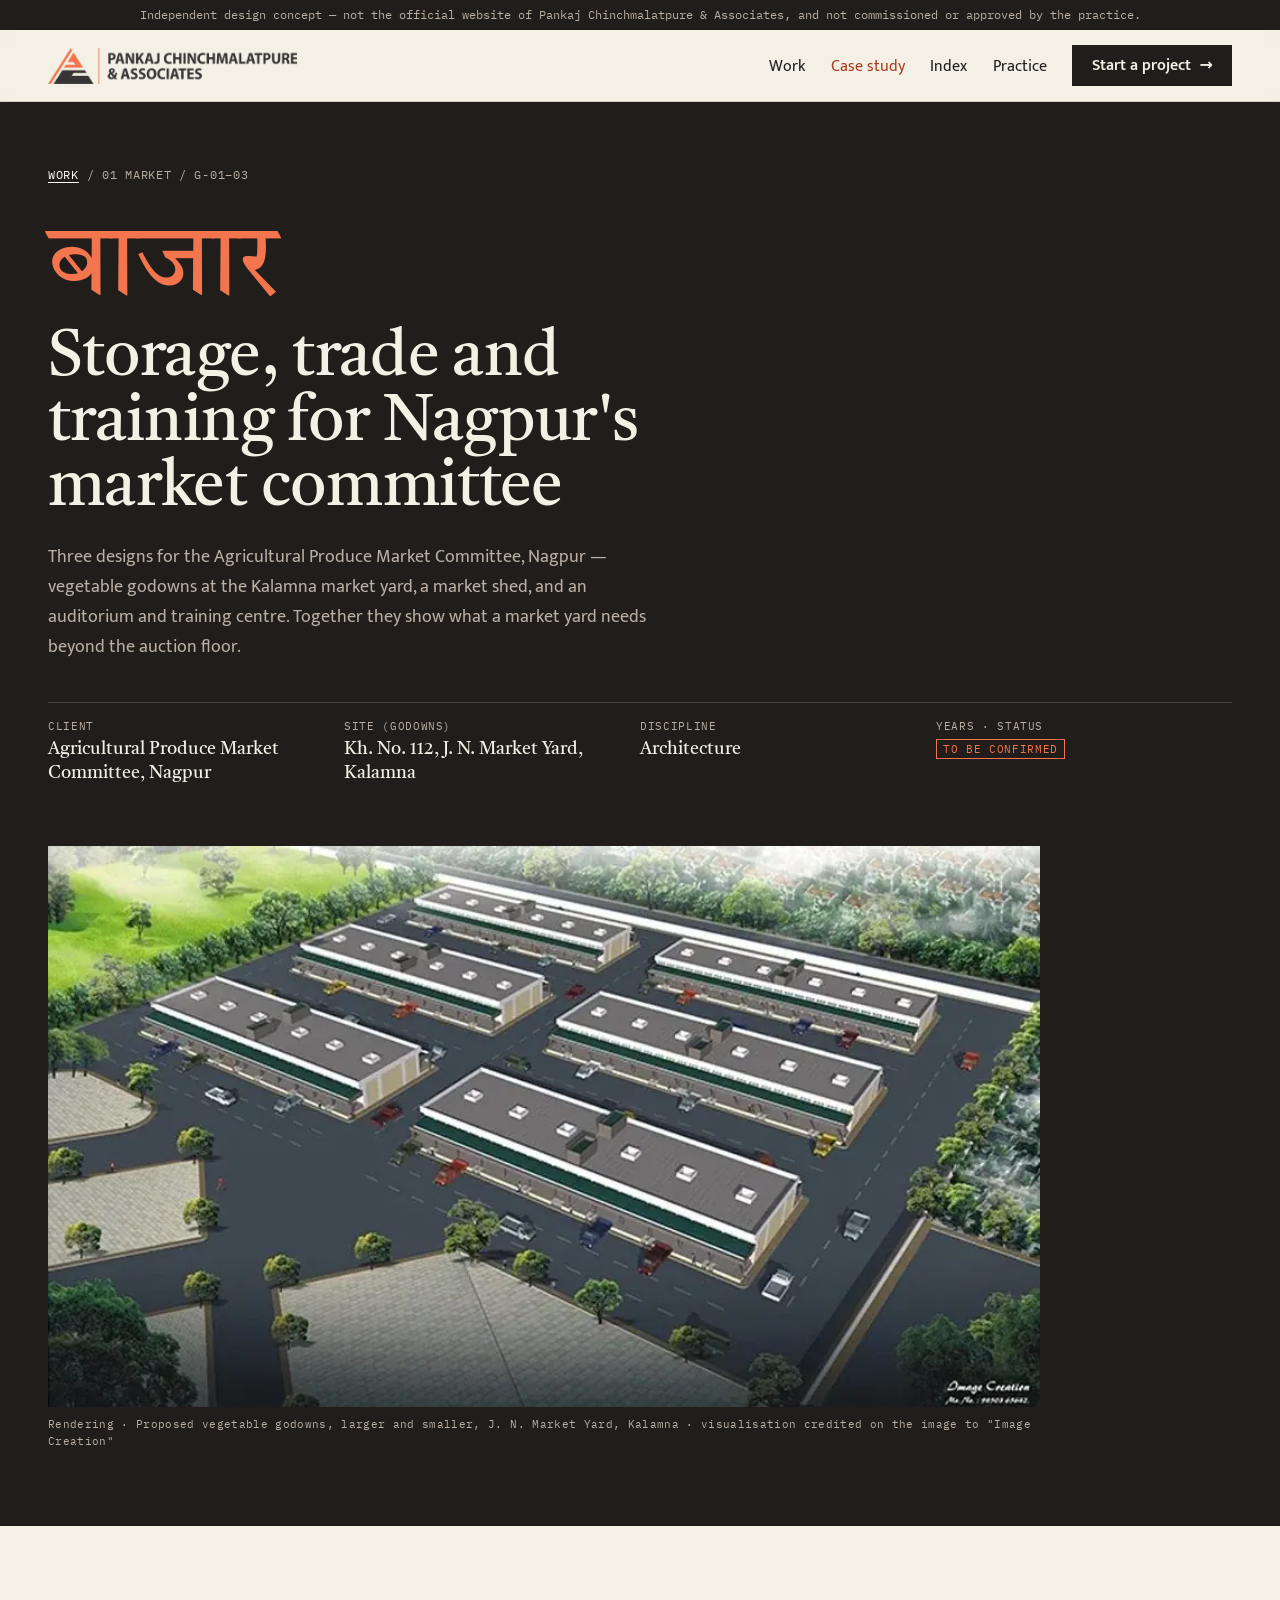
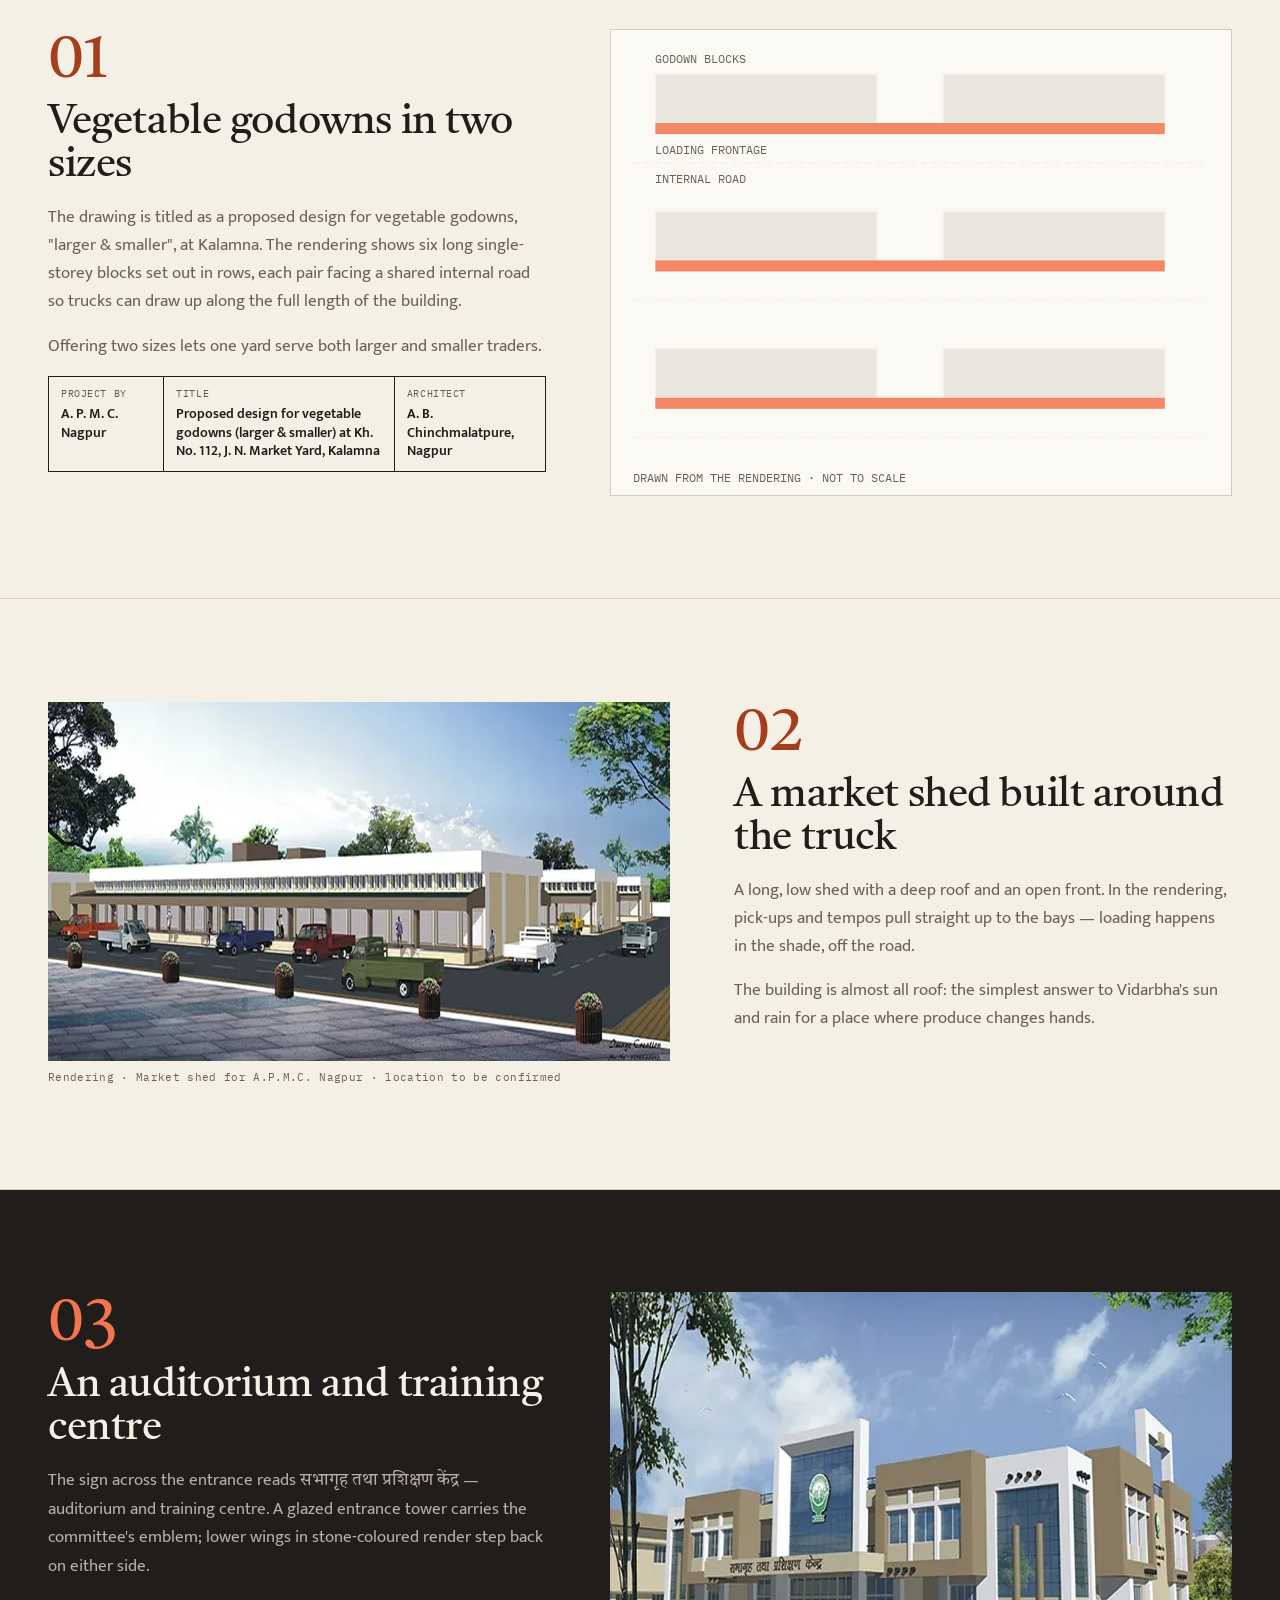
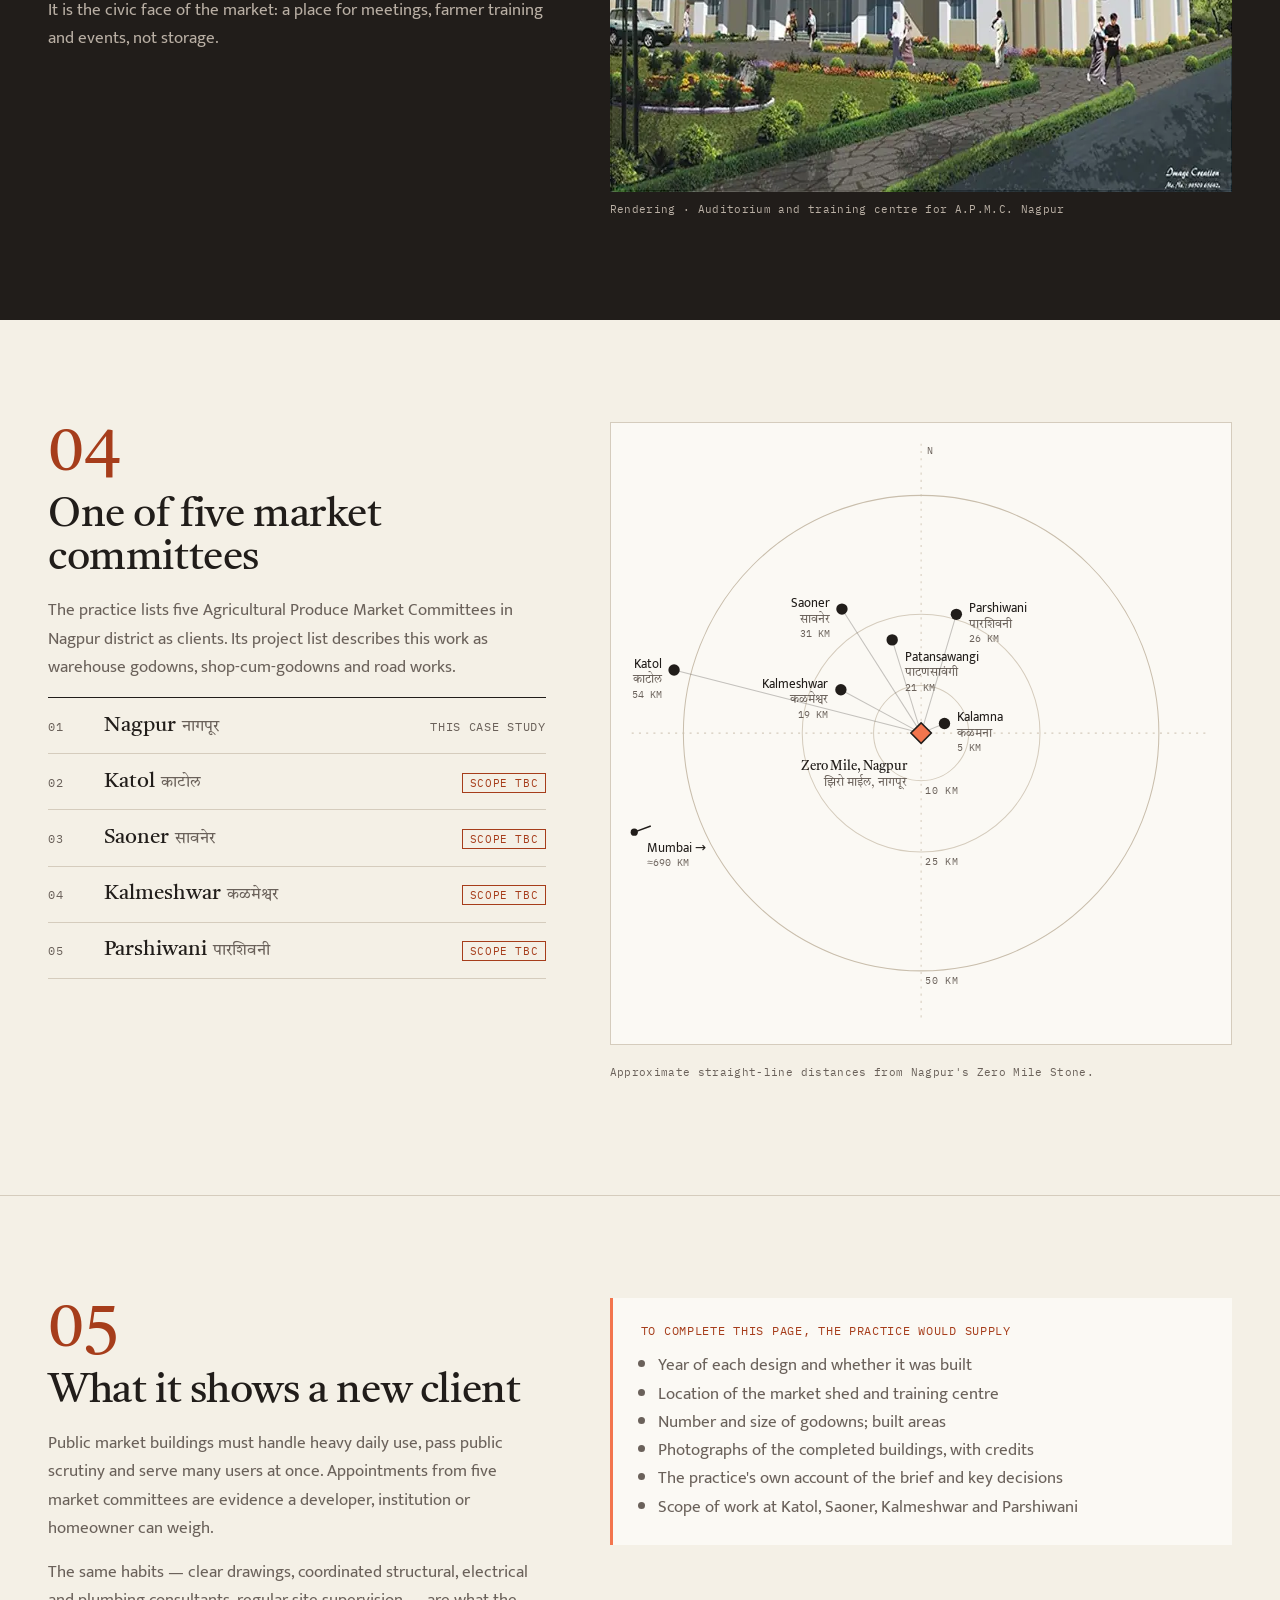
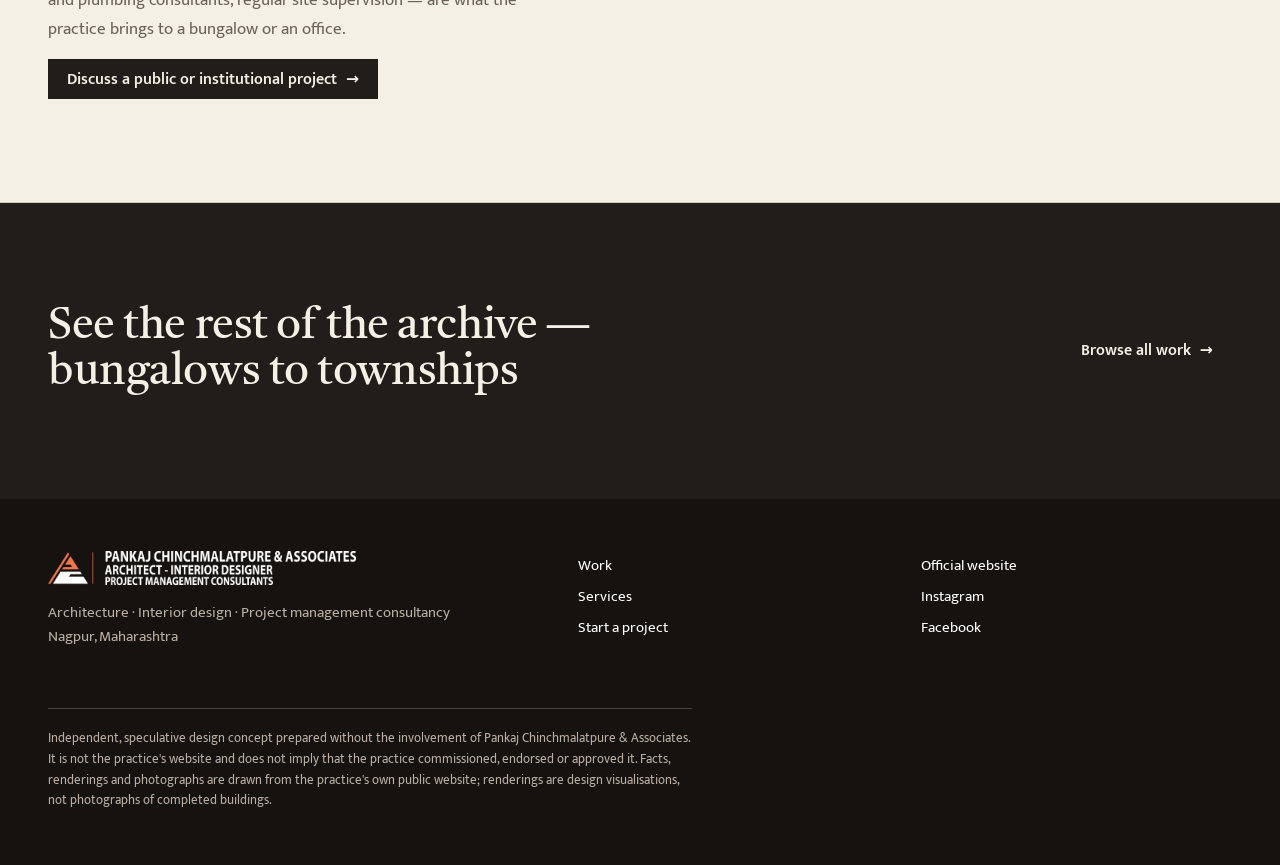
==== commit 47cf2371: "UI/UX review pass: tighter City chapter, readable map readout, consistent maps, form and alignment f" ====
--- a/case-study-apmc.html
+++ b/case-study-apmc.html
@@ -82,8 +82,8 @@
           </g>
           <g stroke="#F4F0E6" stroke-dasharray="5 5" fill="none"><path d="M20 120 H540 M20 244 H540 M20 368 H540"/></g>
           <text x="40" y="30">GODOWN BLOCKS</text>
-          <text x="40" y="114">LOADING FRONTAGE</text>
-          <text x="330" y="136">INTERNAL ROAD</text>
+          <text x="40" y="112">LOADING FRONTAGE</text>
+          <text x="40" y="138">INTERNAL ROAD</text>
           <text x="20" y="408">DRAWN FROM THE RENDERING · NOT TO SCALE</text>
         </svg>
       </div>
@@ -133,16 +133,32 @@
             <li><span class="mono">05</span><b>Parshiwani<span class="mr" lang="mr">पारशिवनी</span></b><span class="tbc">Scope TBC</span></li>
           </ol>
         </div>
-        <svg class="diagram" viewBox="0 0 420 380" role="img" aria-labelledby="mp-t mp-d">
-          <title id="mp-t">Schematic of the five towns relative to Nagpur</title>
-          <desc id="mp-d">Katol lies north-west of Nagpur, Kalmeshwar west-north-west, Saoner north-north-west and Parshiwani north-north-east. Schematic, not to scale.</desc>
-          <g stroke="#D6CFC4" stroke-dasharray="2 4" fill="none"><circle cx="260" cy="270" r="70"/><circle cx="260" cy="270" r="140"/><circle cx="260" cy="270" r="210"/></g>
-          <g stroke="#F4F0E6"><line x1="260" y1="270" x2="110" y2="150"/><line x1="260" y1="270" x2="170" y2="210"/><line x1="260" y1="270" x2="215" y2="150"/><line x1="260" y1="270" x2="300" y2="140"/></g>
-          <path d="M260 258 l10 18 h-20 z" fill="#F3754D"/>
-          <g fill="#F4F0E6"><circle cx="110" cy="150" r="5"/><circle cx="170" cy="210" r="5"/><circle cx="215" cy="150" r="5"/><circle cx="300" cy="140" r="5"/></g>
-          <text x="276" y="292">NAGPUR</text><text x="58" y="138">KATOL</text><text x="92" y="228">KALMESHWAR</text><text x="170" y="138">SAONER</text><text x="308" y="132">PARSHIWANI</text>
-          <text x="16" y="368">SCHEMATIC · NOT TO SCALE · N ↑</text>
-        </svg>
+        <div class="cs-map"><svg class="zmap" viewBox="0 0 600 600" role="img" aria-labelledby="cs-zm-t cs-zm-d">
+<title id="cs-zm-t">Map: where the practice has worked, measured from Zero Mile, Nagpur</title>
+<desc id="cs-zm-d">A radial map centred on the Zero Mile Stone in Nagpur with rings at 10, 25 and 50 km. Positions are approximate.</desc>
+<line class="axis" x1="300" y1="20" x2="300" y2="580"/><line class="axis" x1="20" y1="300" x2="580" y2="300"/>
+<circle class="ring" cx="300" cy="300" r="46.0"/>
+<text class="ring-l" x="304" y="359.0">10 KM</text>
+<circle class="ring" cx="300" cy="300" r="115.0"/>
+<text class="ring-l" x="304" y="428.0">25 KM</text>
+<circle class="ring major" cx="300" cy="300" r="230.0"/>
+<text class="ring-l" x="304" y="543.0">50 KM</text>
+<text class="ring-l" x="306" y="30">N</text>
+<line class="ray" data-for="kalamna" x1="300" y1="300" x2="322.6" y2="290.7"/>
+<g class="pt" data-id="kalamna" style="animation-delay:0.60s"><circle class="hit" cx="322.6" cy="290.7" r="16"/><circle class="halo" cx="322.6" cy="290.7" r="13"/><circle class="dot" cx="322.6" cy="290.7" r="5.5"/><text x="334.6" y="288.7" text-anchor="start">Kalamna</text><text class="mr" lang="mr" x="334.6" y="303.7" text-anchor="start">कळमना</text><text class="km" x="334.6" y="317.7" text-anchor="start">5 KM</text></g>
+<line class="ray" data-for="kalmeshwar" x1="300" y1="300" x2="222.4" y2="258.1"/>
+<g class="pt" data-id="kalmeshwar" style="animation-delay:0.72s"><circle class="hit" cx="222.4" cy="258.1" r="16"/><circle class="halo" cx="222.4" cy="258.1" r="13"/><circle class="dot" cx="222.4" cy="258.1" r="5.5"/><text x="210.4" y="256.1" text-anchor="end">Kalmeshwar</text><text class="mr" lang="mr" x="210.4" y="271.1" text-anchor="end">कळमेश्वर</text><text class="km" x="210.4" y="285.1" text-anchor="end">19 KM</text></g>
+<line class="ray" data-for="patansawangi" x1="300" y1="300" x2="272.0" y2="209.8"/>
+<g class="pt" data-id="patansawangi" style="animation-delay:0.84s"><circle class="hit" cx="272.0" cy="209.8" r="16"/><circle class="halo" cx="272.0" cy="209.8" r="13"/><circle class="dot" cx="272.0" cy="209.8" r="5.5"/><text x="284.0" y="229.8" text-anchor="start">Patansawangi</text><text class="mr" lang="mr" x="284.0" y="244.8" text-anchor="start">पाटणसावंगी</text><text class="km" x="284.0" y="258.8" text-anchor="start">21 KM</text></g>
+<line class="ray" data-for="saoner" x1="300" y1="300" x2="223.4" y2="180.0"/>
+<g class="pt" data-id="saoner" style="animation-delay:0.96s"><circle class="hit" cx="223.4" cy="180.0" r="16"/><circle class="halo" cx="223.4" cy="180.0" r="13"/><circle class="dot" cx="223.4" cy="180.0" r="5.5"/><text x="211.4" y="178.0" text-anchor="end">Saoner</text><text class="mr" lang="mr" x="211.4" y="193.0" text-anchor="end">सावनेर</text><text class="km" x="211.4" y="207.0" text-anchor="end">31 KM</text></g>
+<line class="ray" data-for="parseoni" x1="300" y1="300" x2="334.1" y2="185.1"/>
+<g class="pt" data-id="parseoni" style="animation-delay:1.08s"><circle class="hit" cx="334.1" cy="185.1" r="16"/><circle class="halo" cx="334.1" cy="185.1" r="13"/><circle class="dot" cx="334.1" cy="185.1" r="5.5"/><text x="346.1" y="183.1" text-anchor="start">Parshiwani</text><text class="mr" lang="mr" x="346.1" y="198.1" text-anchor="start">पारशिवनी</text><text class="km" x="346.1" y="212.1" text-anchor="start">26 KM</text></g>
+<line class="ray" data-for="katol" x1="300" y1="300" x2="61.0" y2="238.9"/>
+<g class="pt" data-id="katol" style="animation-delay:1.20s"><circle class="hit" cx="61.0" cy="238.9" r="16"/><circle class="halo" cx="61.0" cy="238.9" r="13"/><circle class="dot" cx="61.0" cy="238.9" r="5.5"/><text x="49.0" y="236.9" text-anchor="end">Katol</text><text class="mr" lang="mr" x="49.0" y="251.9" text-anchor="end">काटोल</text><text class="km" x="49.0" y="265.9" text-anchor="end">54 KM</text></g>
+<g class="pt" data-id="mumbai" style="animation-delay:1.5s"><circle class="hit" cx="30.5" cy="392.8" r="16"/><circle class="halo" cx="30.5" cy="392.8" r="13"/><path d="M38.5 389.8 L22.5 395.8" stroke="#211D1A" stroke-width="1.5"/><circle class="dot" cx="22.5" cy="395.8" r="3.5"/><text x="34.5" y="414.8" text-anchor="start">Mumbai →</text><text class="km" x="34.5" y="428.8">≈690 KM</text></g>
+<g class="pt centre" data-id="nagpur"><circle class="hit" cx="300" cy="300" r="20"/><circle class="halo" cx="300" cy="300" r="16"/><rect x="293" y="293" width="14" height="14" fill="#F3754D" stroke="#211D1A" stroke-width="1.5" transform="rotate(45 300 300)"/><text x="286" y="336" text-anchor="end">Zero Mile, Nagpur</text><text class="mr" lang="mr" x="286" y="351" text-anchor="end">झिरो माईल, नागपूर</text></g>
+</svg><p class="cap">Approximate straight-line distances from Nagpur's Zero Mile Stone.</p></div>
       </div>
     </section>
 
--- a/css/site.css
+++ b/css/site.css
@@ -8,7 +8,7 @@
 @font-face{font-family:"Tiro";src:url(../fonts/tiro-devanagari-marathi-devanagari-400-normal.woff2) format("woff2");font-display:swap;unicode-range:U+0900-097F,U+1CD0-1CFF,U+200C-200D,U+25CC,U+A8E0-A8FF}
 @font-face{font-family:"Mukta";src:url(../fonts/mukta-latin-400-normal.woff2) format("woff2");font-weight:400;font-display:swap;unicode-range:U+0000-024F,U+2000-206F,U+20B9,U+2190-21FF}
 @font-face{font-family:"Mukta";src:url(../fonts/mukta-latin-600-normal.woff2) format("woff2");font-weight:600;font-display:swap;unicode-range:U+0000-024F,U+2000-206F,U+2190-21FF}
-@font-face{font-family:"Mukta";src:url(../fonts/mukta-devanagari-400-normal.woff2) format("woff2");font-weight:400 600;font-display:swap;unicode-range:U+0900-097F,U+200C-200D,U+25CC}
+@font-face{font-family:"Mukta";src:url(../fonts/mukta-devanagari-400-normal.woff2) format("woff2");font-weight:400;font-display:swap;unicode-range:U+0900-097F,U+200C-200D,U+25CC}
 @font-face{font-family:"Plex Mono";src:url(../fonts/ibm-plex-mono-latin-400-normal.woff2) format("woff2");font-display:swap}
 
 :root{
@@ -65,17 +65,48 @@
   .nav li .btn{margin-top:1rem;justify-content:center;border:0}
 }
 
-/* Hero: Zero Mile */
-.hero{padding:clamp(2rem,4vw,3.5rem) 0 clamp(2.5rem,5vw,4rem);border-bottom:1px solid var(--rule)}
-.hero-grid{display:grid;grid-template-columns:minmax(0,.95fr) minmax(0,1.05fr);gap:clamp(1.5rem,4vw,4rem);align-items:center}
-.eyebrow{display:flex;gap:.75rem;align-items:center;color:var(--coral-ink);margin:0 0 1.5rem}
-.eyebrow .dot{width:9px;height:9px;border-radius:50%;background:var(--coral);box-shadow:0 0 0 4px rgba(243,117,77,.25)}
-.hero h1{font-size:clamp(2.7rem,5.6vw,5rem);line-height:1;letter-spacing:-.02em}
+/* Hero: a giant Devanagari नागपूर set behind one of the practice's buildings (sky cut out of its rendering),
+   with the positioning line and a case-study card in front. */
+.hero{background:var(--cotton);overflow:hidden;border-bottom:1px solid var(--rule)}
+.hero-stage{position:relative;min-height:min(calc(100vh - 6.4rem),56rem);display:grid;grid-template-columns:minmax(0,1fr) minmax(0,1.1fr);grid-template-rows:1fr auto;align-items:end;padding-top:clamp(1.5rem,3vw,2.5rem);padding-bottom:clamp(1.5rem,3vw,2.5rem)}
+.hero-word{position:absolute;left:50%;top:clamp(.5rem,2vw,2rem);transform:translateX(-50%);margin:0;font:400 clamp(7rem,24vw,23rem)/1 var(--serif);color:var(--coral);letter-spacing:-.01em;white-space:nowrap;pointer-events:none;user-select:none}
+.coord{position:absolute;left:var(--g);top:clamp(1rem,2vw,1.75rem);display:flex;flex-direction:column;color:var(--muted);margin:0}
+.est{position:absolute;right:var(--g);top:clamp(1rem,2vw,1.75rem);color:var(--muted);margin:0}
+.hero-building{grid-column:1/3;grid-row:1/3;align-self:end;justify-self:end;position:relative;z-index:2;margin:0 clamp(0rem,3vw,3rem) clamp(4.5rem,7vw,6rem) 0;width:min(54%,48rem)}
+.hero-building img{width:100%;height:auto;filter:drop-shadow(0 30px 30px rgba(33,29,26,.12))}
+.hero-building figcaption{position:absolute;right:0;bottom:-1.6rem;color:var(--muted)}
+.hero-copy{grid-column:1;grid-row:2;position:relative;z-index:3;padding-bottom:.25rem;max-width:34rem}
+.eyebrow{color:var(--coral-ink);margin:0 0 1rem}
+.hero h1{font-size:clamp(2.2rem,3.8vw,3.6rem);line-height:1.04;letter-spacing:-.015em}
 .hero h1 em{font-style:italic;color:var(--coral-ink)}
-.hero .lede{font-size:clamp(1.08rem,1.4vw,1.25rem);color:var(--muted);max-width:44ch;margin:1.5rem 0 2rem}
+.hero .lede{font-size:clamp(1rem,1.2vw,1.12rem);color:var(--muted);margin:1rem 0 1.5rem;max-width:40ch}
 .hero .actions{display:flex;flex-wrap:wrap;gap:.75rem}
-@media (max-width:980px){.hero-grid{grid-template-columns:1fr}}
-
+.hero-card{grid-column:2;grid-row:2;justify-self:end;position:relative;z-index:3;display:grid;grid-template-columns:5.5rem 1fr;gap:.85rem;align-items:center;width:min(100%,21rem);padding:.6rem .9rem .6rem .6rem;background:var(--white);box-shadow:0 12px 30px rgba(33,29,26,.12);text-decoration:none;transition:transform .3s var(--ease),box-shadow .3s}
+.hero-card:hover{transform:translateY(-3px);box-shadow:0 18px 36px rgba(33,29,26,.16);color:inherit}
+.hero-card img{width:100%;height:auto;aspect-ratio:1;object-fit:cover}
+.hero-card b{display:block;font:400 .98rem/1.25 var(--serif);margin:.15rem 0 .25rem}
+.hero-card .mono{color:var(--coral-ink)}
+.hero-card .go{font-size:.85rem;font-weight:600}
+@media (prefers-reduced-motion:no-preference){
+  .js .hero-word{animation:wordIn 1.1s var(--ease) both}
+  .js .hero-building{animation:bldIn 1.1s .15s var(--ease) both}
+  @keyframes wordIn{from{opacity:0;transform:translate(-50%,12px)}}
+  @keyframes bldIn{from{opacity:0;transform:translateY(24px)}}
+}
+@media (max-width:900px){
+  .hero-stage{display:flex;flex-direction:column;align-items:stretch;min-height:0;padding-top:4.5rem}
+  .hero-word{position:relative;left:auto;transform:none;text-align:center;font-size:27vw;line-height:.9;order:0}
+  .js .hero-word{animation:none}
+  .hero-building{order:1;margin:-14vw 0 2.25rem;width:100%;align-self:center}
+  .hero-copy{order:2}
+  .hero-card{order:3;margin-top:1.75rem;justify-self:stretch;width:100%}
+  .coord{top:1rem}.est{top:1rem}
+}
+
+/* Market towns map (inside the Market chapter) */
+.towns{display:grid;grid-template-columns:minmax(0,.85fr) minmax(0,1.15fr);gap:clamp(2rem,5vw,4rem);align-items:center;margin-top:clamp(3.5rem,7vw,6rem);padding-top:clamp(2.5rem,5vw,4rem);border-top:1px solid var(--rule)}
+.towns h3{font-size:clamp(1.7rem,2.8vw,2.4rem);line-height:1.08;margin-bottom:1rem}
+@media (max-width:900px){.towns{grid-template-columns:1fr}}
 .map-wrap{position:relative}
 .zmap{width:100%;height:auto;display:block;overflow:visible}
 .zmap .ring{fill:none;stroke:var(--rule);stroke-width:1}
@@ -105,8 +136,8 @@
 .readout{border-top:1.5px solid var(--soil);margin-top:.5rem;padding-top:.9rem;min-height:7.5rem;display:grid;grid-template-columns:auto 1fr;gap:.25rem 1.25rem}
 .readout .km{font:400 clamp(2rem,3.4vw,2.8rem)/1 var(--serif);grid-row:span 3;color:var(--coral-ink);min-width:4.5ch}
 .readout .km small{font:400 .75rem var(--mono);color:var(--muted);display:block;margin-top:.35rem}
-.readout h2{font-size:1.4rem;line-height:1.15}
-.readout h2 .mr{color:var(--muted);font-size:1rem;margin-left:.35rem}
+.readout h4{font:400 1.4rem/1.15 var(--serif);margin:0}
+.readout h4 .mr{color:var(--muted);font-size:1rem;margin-left:.35rem}
 .readout p{margin:0;color:var(--muted);font-size:.95rem}
 .readout .chips{display:flex;flex-wrap:wrap;gap:.35rem;margin-top:.35rem}
 .chip{font:400 .68rem var(--mono);letter-spacing:.05em;text-transform:uppercase;border:1px solid var(--rule);padding:.2rem .45rem;color:var(--soil);text-decoration:none;background:var(--white)}
@@ -158,7 +189,8 @@
 .titleblock dt{font:400 .6rem var(--mono);letter-spacing:.06em;text-transform:uppercase;opacity:.7}
 .titleblock dd{margin:.3rem 0 0;font:600 .9rem/1.3 var(--sans)}
 @media (max-width:560px){.titleblock{grid-template-columns:1fr}.titleblock div{border-right:0;border-bottom:1px solid currentColor}.titleblock div:last-child{border-bottom:0}}
-@media (max-width:900px){.market{grid-template-columns:1fr}}
+@media (max-width:1100px){.market{grid-template-columns:1fr}.market .side{display:grid;grid-template-columns:1fr 1fr;gap:1.25rem;align-items:start}.market .side .titleblock{grid-column:1/-1}}
+@media (max-width:640px){.market .side{display:flex}}
 
 /* Mill chapter: cotton chain diagram */
 .mill{display:grid;grid-template-columns:minmax(0,1.25fr) minmax(0,1fr);gap:clamp(2rem,5vw,4rem);align-items:start}
@@ -390,3 +422,31 @@
 .idx-more{display:flex;justify-content:center;margin-top:1.5rem}
 .cs-hero .ch-mr,.cs-hero .tbc{color:var(--coral)}
 .cs-hero .cap{color:var(--muted-dk)}
+.pair img{height:auto}
+.market .big button,.township figure > button,.school .stack button{width:100%!important}
+.township figure > button img{height:100%}
+.township > figure:first-child{aspect-ratio:887/500}
+.township > figure:first-child > button,.township > figure:first-child img{height:100%}
+@media (max-width:760px){.township .t-side figure{aspect-ratio:16/10}}
+@media (min-width:761px){.township .t-side figure{overflow:hidden}.township .t-side img{position:absolute;inset:0;height:100%}}
+
+/* ---- Review fixes (senior UI pass) ---- */
+.hero h1{max-width:14ch}
+.ch-no{margin-bottom:.9rem}
+.ch-mr{padding-top:.15em}
+.school .stack img,.series img,.rail img,.pair img{height:auto}
+.series{grid-template-columns:repeat(8,1fr);gap:.5rem}
+.series img{aspect-ratio:3/5}
+.ushakaal{grid-template-columns:minmax(0,1fr) minmax(0,2.4fr)}
+@media (max-width:900px){.series{display:flex;overflow-x:auto;scroll-snap-type:x mandatory;gap:.5rem;padding-bottom:.5rem;scrollbar-width:thin}.series li{flex:0 0 38%;scroll-snap-align:start}}
+.rail{margin:0 calc(var(--g)*-1) 0 0;padding-left:0;padding-right:var(--g);scroll-padding-left:0}
+.readout .chips{flex-direction:column;align-items:flex-start;gap:0}
+.readout .chip{font:400 .92rem/1.35 var(--sans);letter-spacing:0;text-transform:none;border:0;background:none;padding:.3rem 0;border-bottom:1px solid var(--rule);width:100%}
+.readout a.chip{display:inline-block;width:auto;border:0;color:var(--coral-ink);font-weight:600;margin-right:1rem}
+.readout .chips .links{display:flex;flex-wrap:wrap;gap:.25rem 1rem;margin-top:.5rem}
+.row3{display:grid;grid-template-columns:1fr 1fr 1fr;gap:0 1rem}
+@media (max-width:760px){.row3{grid-template-columns:1fr}}
+@media (max-width:760px){.chain{position:sticky}.chain ol{-webkit-mask-image:linear-gradient(90deg,#000 85%,transparent);mask-image:linear-gradient(90deg,#000 85%,transparent);padding-right:3rem}}
+.cs-map .zmap .pt{cursor:default}
+.cs-map .zmap{background:var(--white);border:1px solid var(--rule)}
+.cs-map .zmap .pt text.mr,.cs-map .zmap .pt .km{display:inline}
